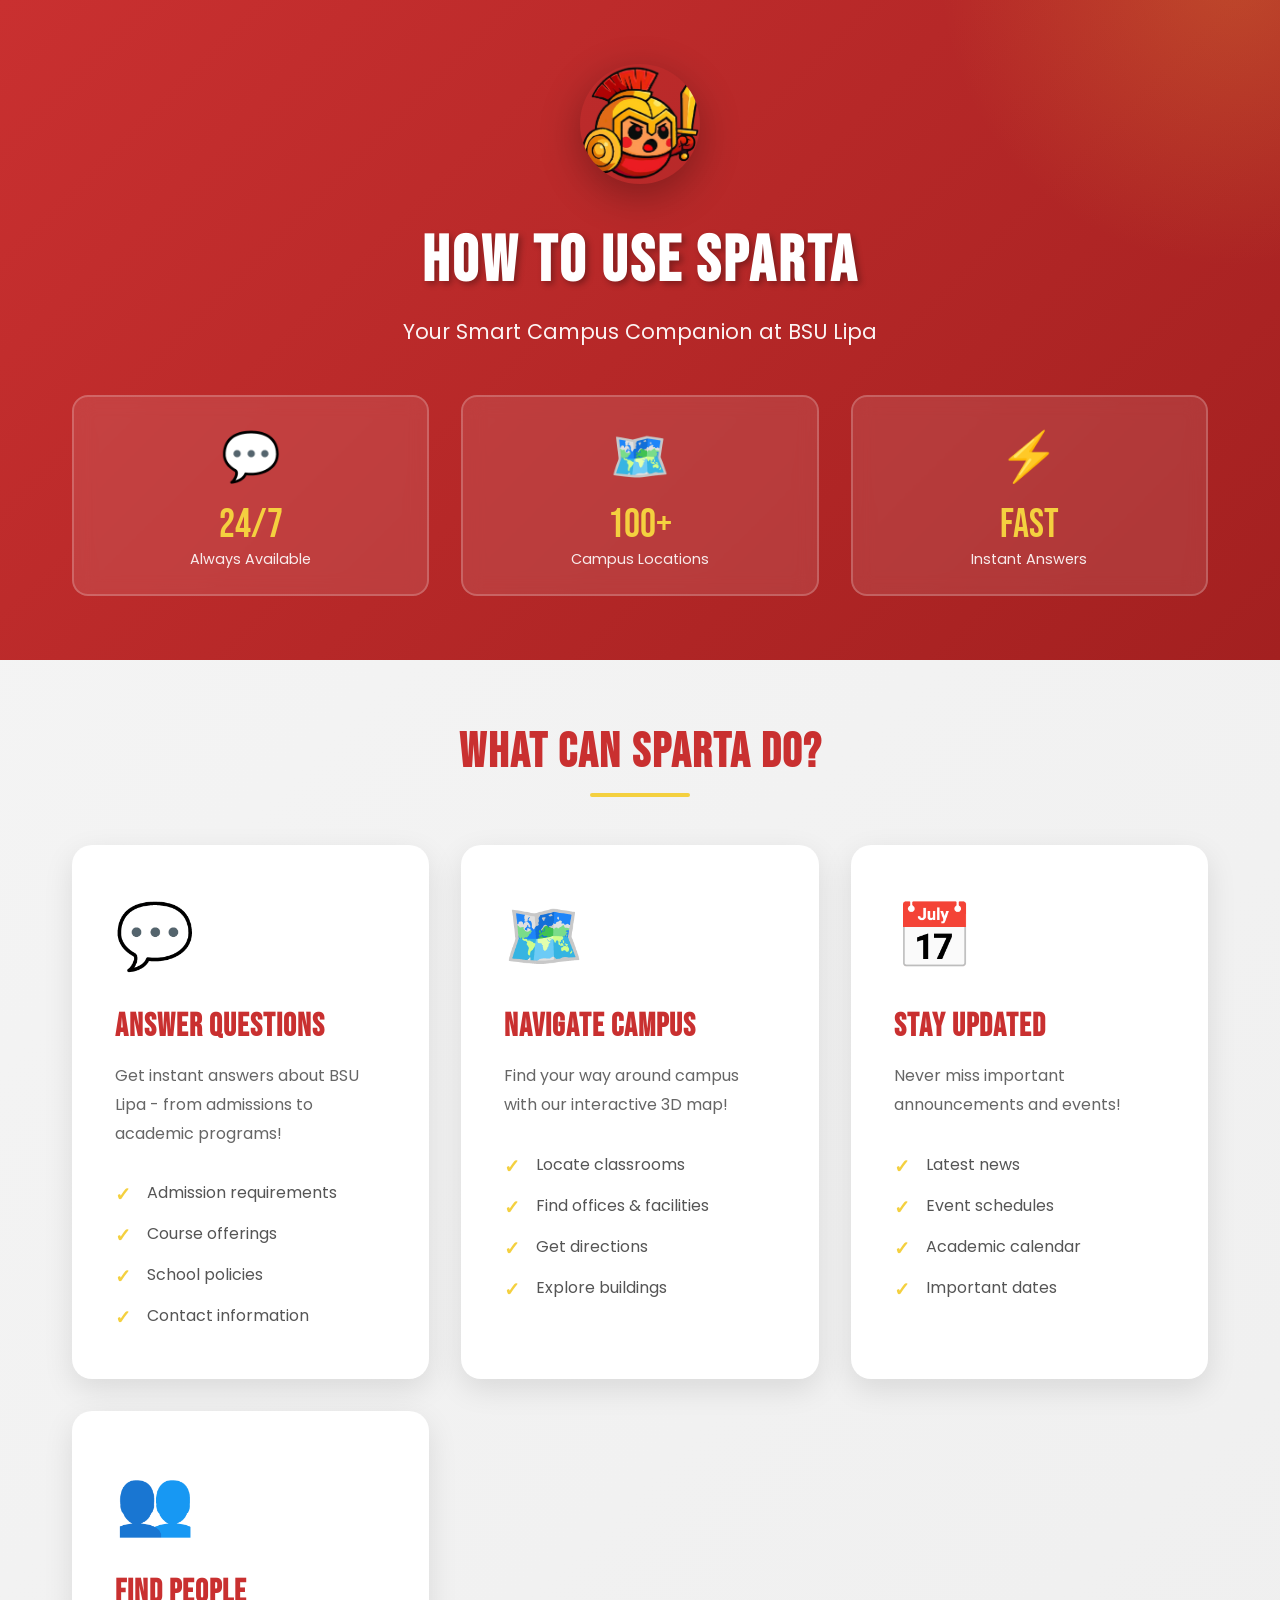
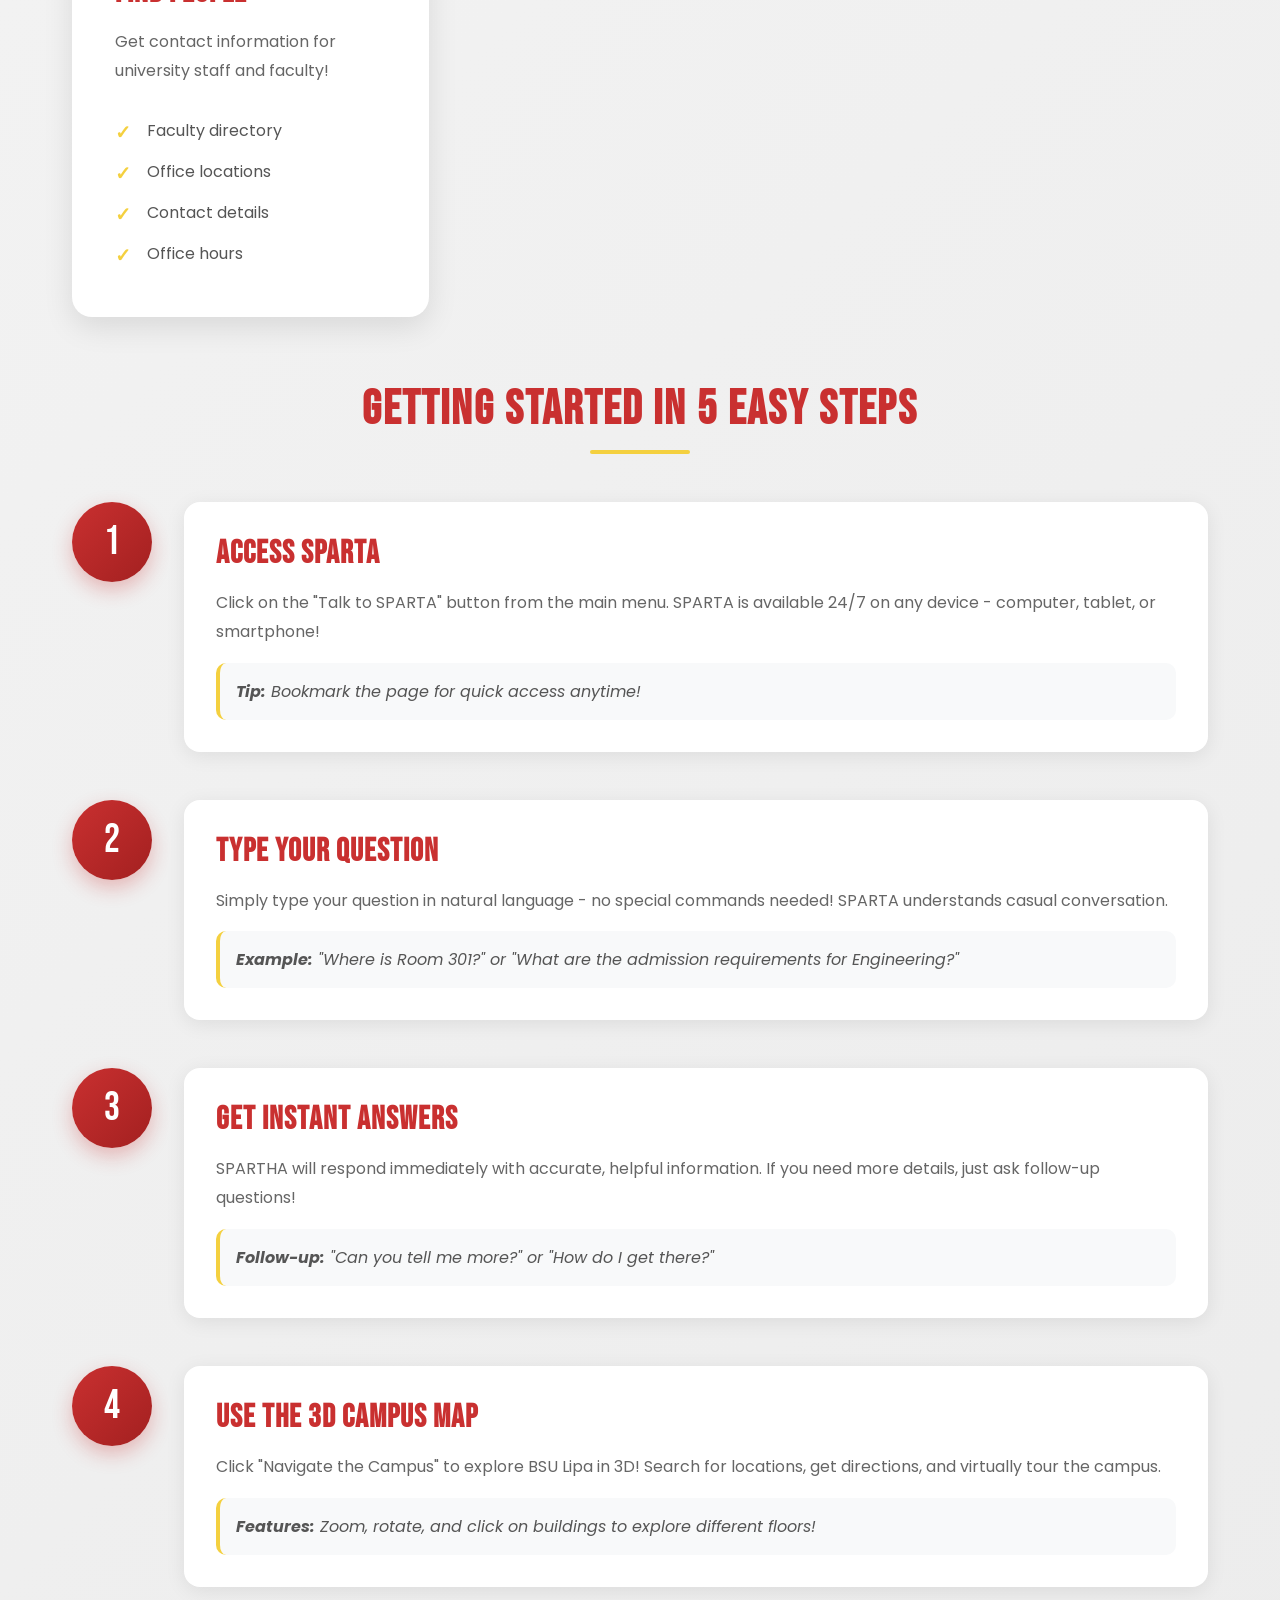
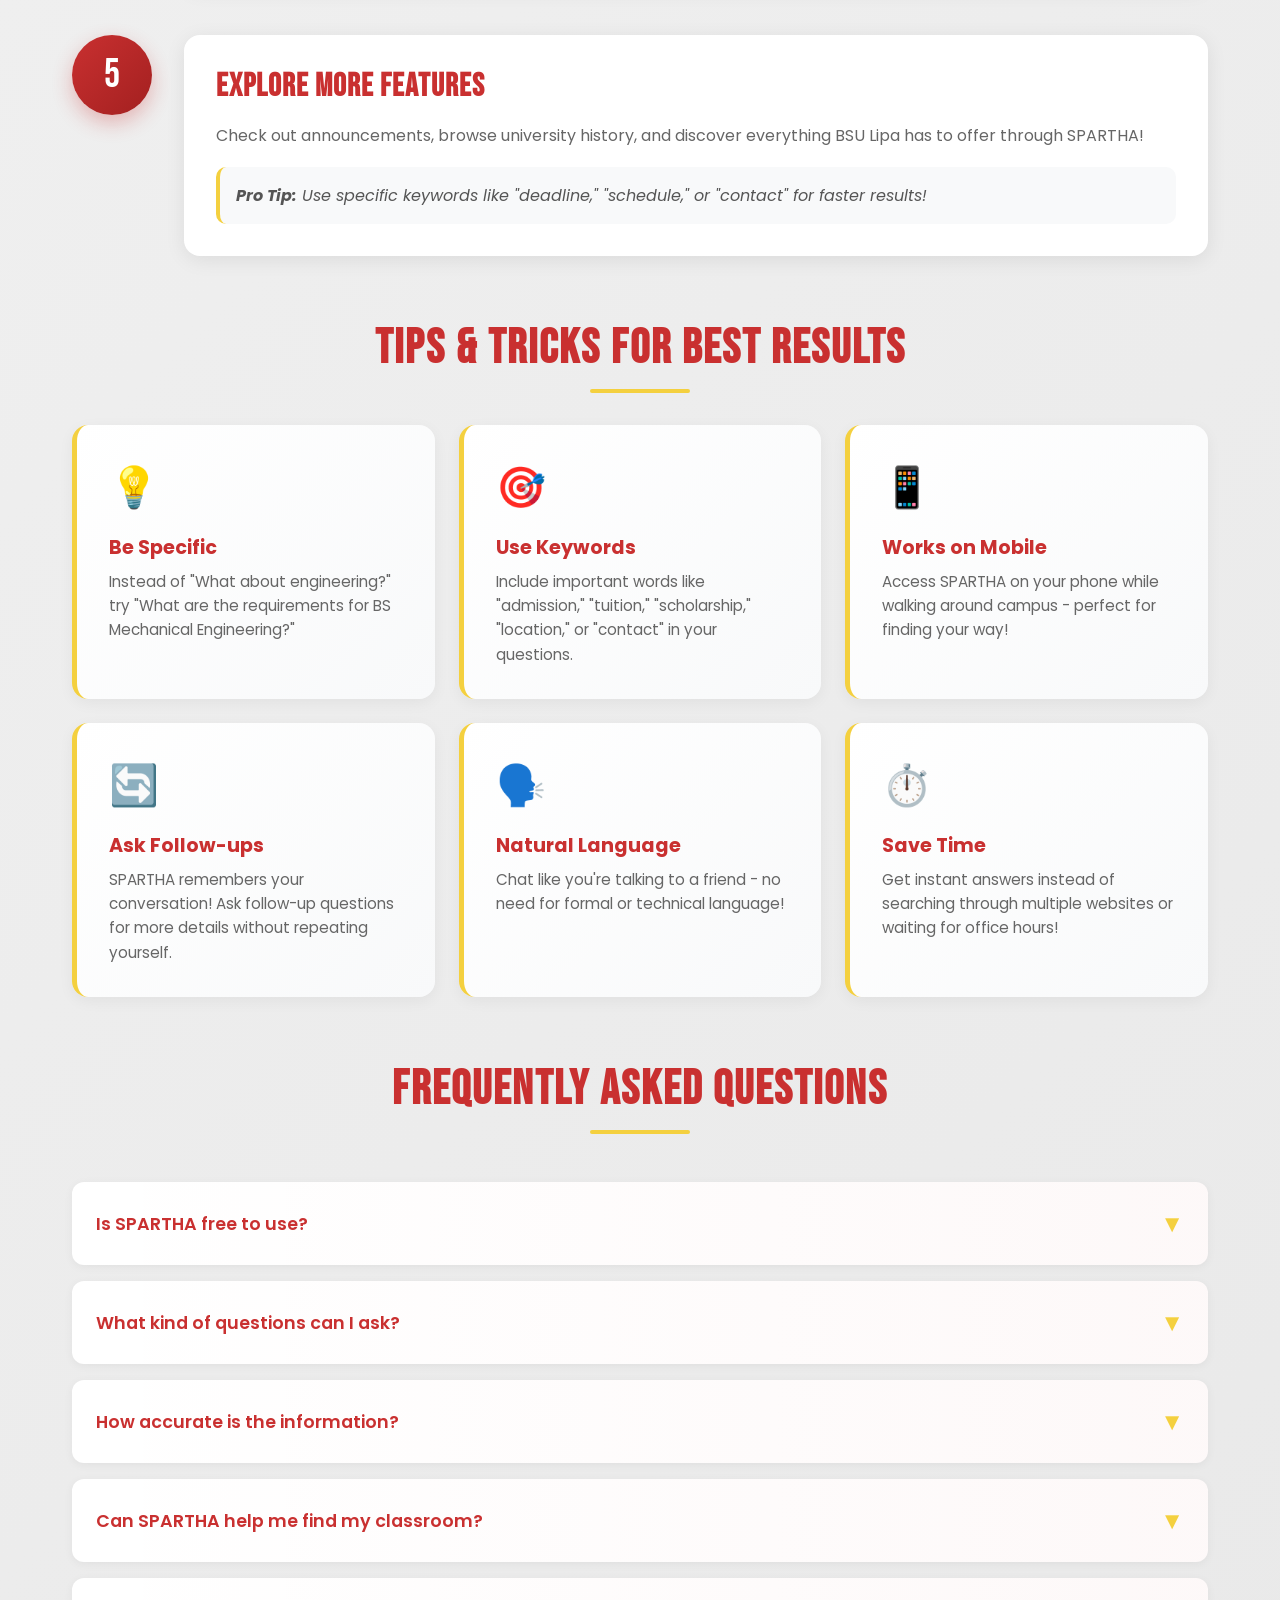
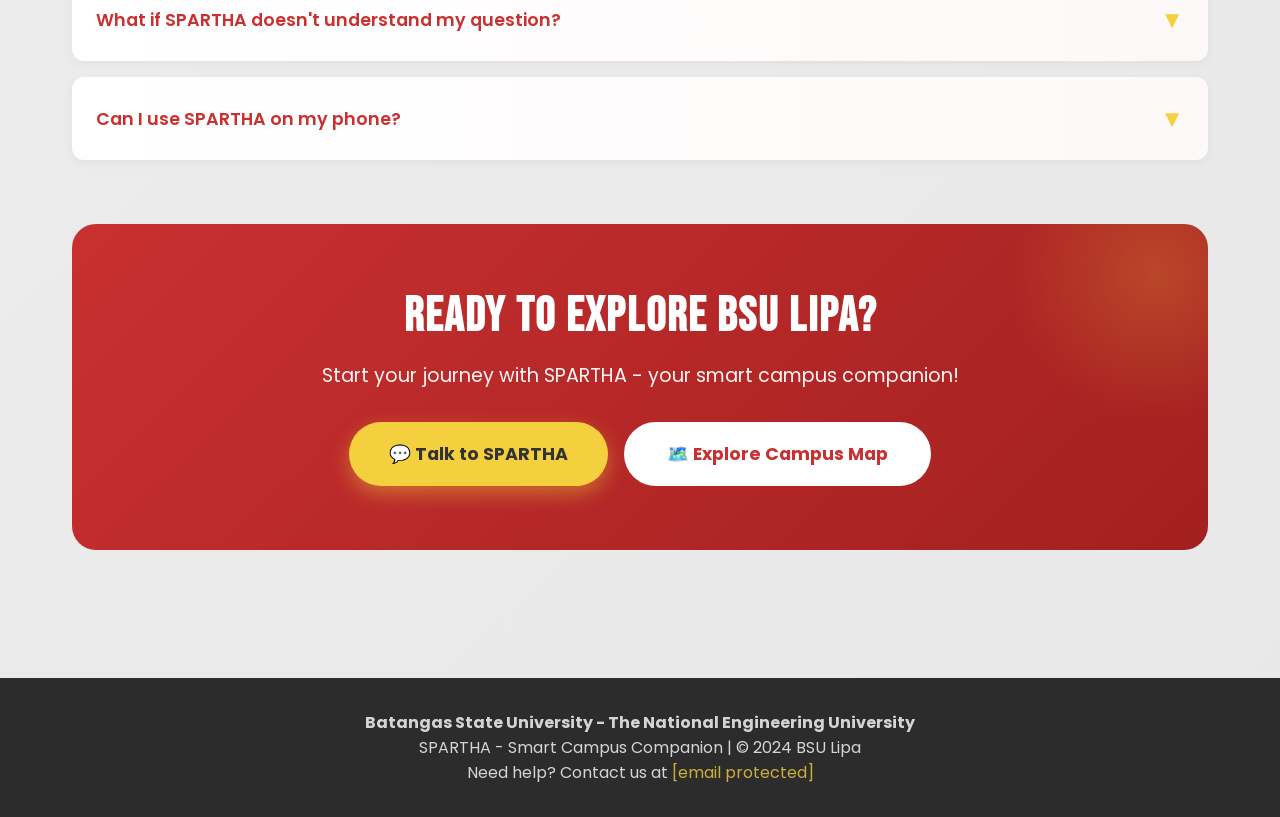
==== frontend/how_to_use.html @ 50ba56aa "Initial SPARTHA commit" ====
<!DOCTYPE html>
<html lang="en">
<head>
    <meta charset="UTF-8">
    <meta name="viewport" content="width=device-width, initial-scale=1.0">
    <title>How to Use SPARTA - Your Smart Campus Companion</title>
    <link href="https://fonts.googleapis.com/css2?family=Bebas+Neue&family=Poppins:wght@400;500;600;700;800&display=swap" rel="stylesheet">
    <style>
        :root {
            --spartha-red: #C93030;
            --spartha-dark-red: #A32020;
            --spartha-gold: #F4D03F;
            --spartha-dark-gold: #D4B030;
        }

        * {
            margin: 0;
            padding: 0;
            box-sizing: border-box;
        }

        body {
            font-family: 'Poppins', sans-serif;
            background: linear-gradient(135deg, #f5f5f5 0%, #e8e8e8 100%);
            color: #333;
            overflow-x: hidden;
        }

        /* Hero Section */
        .hero {
            background: linear-gradient(135deg, var(--spartha-red) 0%, var(--spartha-dark-red) 100%);
            color: white;
            padding: 4rem 2rem;
            text-align: center;
            position: relative;
            overflow: hidden;
        }

        .hero::before {
            content: '';
            position: absolute;
            top: -50%;
            right: -20%;
            width: 600px;
            height: 600px;
            background: radial-gradient(circle, rgba(244, 208, 63, 0.2) 0%, transparent 70%);
            border-radius: 50%;
            animation: float 6s ease-in-out infinite;
        }

        @keyframes float {
            0%, 100% { transform: translate(0, 0); }
            50% { transform: translate(-30px, -30px); }
        }

        .hero-content {
            position: relative;
            z-index: 1;
            max-width: 800px;
            margin: 0 auto;
        }

        .logo-hero {
            width: 120px;
            height: 120px;
            margin: 0 auto 2rem;
            border-radius: 50%;
            box-shadow: 0 12px 40px rgba(0, 0, 0, 0.3);
            animation: pulse 2s ease-in-out infinite;
        }

        .hero h1 {
            font-family: 'Bebas Neue', sans-serif;
            font-size: 4rem;
            letter-spacing: 3px;
            margin-bottom: 1rem;
            text-shadow: 3px 3px 6px rgba(0, 0, 0, 0.3);
            animation: slideDown 0.8s ease-out;
        }

        .hero p {
            font-size: 1.3rem;
            opacity: 0.95;
            margin-bottom: 2rem;
            animation: slideUp 0.8s ease-out;
        }

        @keyframes slideDown {
            from { opacity: 0; transform: translateY(-30px); }
            to { opacity: 1; transform: translateY(0); }
        }

        @keyframes slideUp {
            from { opacity: 0; transform: translateY(30px); }
            to { opacity: 1; transform: translateY(0); }
        }

        .quick-stats {
            display: grid;
            grid-template-columns: repeat(auto-fit, minmax(200px, 1fr));
            gap: 2rem;
            max-width: 1200px;
            margin: 3rem auto 0;
            padding: 0 2rem;
        }

        .stat-card {
            background: rgba(255, 255, 255, 0.1);
            backdrop-filter: blur(10px);
            padding: 1.5rem;
            border-radius: 16px;
            border: 2px solid rgba(255, 255, 255, 0.2);
            text-align: center;
            transition: all 0.3s ease;
        }

        .stat-card:hover {
            transform: translateY(-5px);
            background: rgba(255, 255, 255, 0.15);
        }

        .stat-icon {
            font-size: 3rem;
            margin-bottom: 0.5rem;
        }

        .stat-number {
            font-family: 'Bebas Neue', sans-serif;
            font-size: 2.5rem;
            color: var(--spartha-gold);
        }

        .stat-label {
            font-size: 0.9rem;
            opacity: 0.9;
        }

        /* Main Content */
        .container {
            max-width: 1200px;
            margin: 0 auto;
            padding: 4rem 2rem;
        }

        .section {
            margin-bottom: 4rem;
        }

        .section-title {
            font-family: 'Bebas Neue', sans-serif;
            font-size: 3rem;
            color: var(--spartha-red);
            margin-bottom: 2rem;
            text-align: center;
            letter-spacing: 2px;
            position: relative;
            padding-bottom: 1rem;
        }

        .section-title::after {
            content: '';
            position: absolute;
            bottom: 0;
            left: 50%;
            transform: translateX(-50%);
            width: 100px;
            height: 4px;
            background: var(--spartha-gold);
            border-radius: 2px;
        }

        /* Feature Cards */
        .features-grid {
            display: grid;
            grid-template-columns: repeat(auto-fit, minmax(300px, 1fr));
            gap: 2rem;
            margin-top: 3rem;
        }

        .feature-card {
            background: white;
            border-radius: 20px;
            padding: 2.5rem;
            box-shadow: 0 10px 30px rgba(0, 0, 0, 0.1);
            transition: all 0.4s cubic-bezier(0.4, 0, 0.2, 1);
            border: 3px solid transparent;
            position: relative;
            overflow: hidden;
        }

        .feature-card::before {
            content: '';
            position: absolute;
            top: 0;
            left: 0;
            width: 100%;
            height: 6px;
            background: linear-gradient(90deg, var(--spartha-red), var(--spartha-gold));
            transform: scaleX(0);
            transform-origin: left;
            transition: transform 0.4s ease;
        }

        .feature-card:hover::before {
            transform: scaleX(1);
        }

        .feature-card:hover {
            transform: translateY(-10px) scale(1.02);
            box-shadow: 0 20px 50px rgba(201, 48, 48, 0.2);
            border-color: var(--spartha-red);
        }

        .feature-icon {
            font-size: 4rem;
            margin-bottom: 1.5rem;
            display: inline-block;
            animation: bounce 2s ease-in-out infinite;
        }

        @keyframes bounce {
            0%, 100% { transform: translateY(0); }
            50% { transform: translateY(-10px); }
        }

        .feature-card h3 {
            font-family: 'Bebas Neue', sans-serif;
            font-size: 2rem;
            color: var(--spartha-red);
            margin-bottom: 1rem;
            letter-spacing: 1px;
        }

        .feature-card p {
            color: #666;
            line-height: 1.8;
            margin-bottom: 1.5rem;
        }

        .feature-card ul {
            list-style: none;
            margin-top: 1rem;
        }

        .feature-card li {
            padding: 0.5rem 0;
            padding-left: 2rem;
            position: relative;
            color: #555;
        }

        .feature-card li::before {
            content: '✓';
            position: absolute;
            left: 0;
            color: var(--spartha-gold);
            font-weight: bold;
            font-size: 1.2rem;
        }

        /* Step-by-Step Guide */
        .steps-container {
            margin-top: 3rem;
        }

        .step {
            display: flex;
            gap: 2rem;
            margin-bottom: 3rem;
            opacity: 0;
            animation: fadeInLeft 0.8s ease-out forwards;
        }

        .step:nth-child(1) { animation-delay: 0.1s; }
        .step:nth-child(2) { animation-delay: 0.2s; }
        .step:nth-child(3) { animation-delay: 0.3s; }
        .step:nth-child(4) { animation-delay: 0.4s; }
        .step:nth-child(5) { animation-delay: 0.5s; }

        @keyframes fadeInLeft {
            from { opacity: 0; transform: translateX(-50px); }
            to { opacity: 1; transform: translateX(0); }
        }

        .step-number {
            flex-shrink: 0;
            width: 80px;
            height: 80px;
            background: linear-gradient(135deg, var(--spartha-red), var(--spartha-dark-red));
            color: white;
            border-radius: 50%;
            display: flex;
            align-items: center;
            justify-content: center;
            font-family: 'Bebas Neue', sans-serif;
            font-size: 2.5rem;
            box-shadow: 0 8px 20px rgba(201, 48, 48, 0.3);
            position: relative;
        }

        .step-number::after {
            content: '';
            position: absolute;
            width: 120%;
            height: 120%;
            border: 3px solid var(--spartha-gold);
            border-radius: 50%;
            opacity: 0;
            animation: ripple 2s ease-out infinite;
        }

        @keyframes ripple {
            0% { transform: scale(0.8); opacity: 1; }
            100% { transform: scale(1.2); opacity: 0; }
        }

        .step-content {
            flex: 1;
            background: white;
            padding: 2rem;
            border-radius: 16px;
            box-shadow: 0 4px 20px rgba(0, 0, 0, 0.08);
        }

        .step-content h3 {
            font-family: 'Bebas Neue', sans-serif;
            font-size: 2rem;
            color: var(--spartha-red);
            margin-bottom: 1rem;
            letter-spacing: 1px;
        }

        .step-content p {
            color: #666;
            line-height: 1.8;
            margin-bottom: 1rem;
        }

        .step-example {
            background: #f8f9fa;
            padding: 1rem;
            border-radius: 10px;
            border-left: 4px solid var(--spartha-gold);
            margin-top: 1rem;
            font-style: italic;
            color: #555;
        }

        /* Tips Section */
        .tips-grid {
            display: grid;
            grid-template-columns: repeat(auto-fit, minmax(280px, 1fr));
            gap: 1.5rem;
            margin-top: 2rem;
        }

        .tip-card {
            background: linear-gradient(135deg, #fff 0%, #f8f9fa 100%);
            padding: 2rem;
            border-radius: 16px;
            border-left: 5px solid var(--spartha-gold);
            box-shadow: 0 4px 15px rgba(0, 0, 0, 0.05);
            transition: all 0.3s ease;
        }

        .tip-card:hover {
            transform: translateX(10px);
            box-shadow: 0 8px 25px rgba(201, 48, 48, 0.15);
        }

        .tip-icon {
            font-size: 2.5rem;
            margin-bottom: 1rem;
        }

        .tip-card h4 {
            color: var(--spartha-red);
            font-weight: 700;
            margin-bottom: 0.5rem;
            font-size: 1.2rem;
        }

        .tip-card p {
            color: #666;
            line-height: 1.6;
            font-size: 0.95rem;
        }

        /* CTA Section */
        .cta-section {
            background: linear-gradient(135deg, var(--spartha-red) 0%, var(--spartha-dark-red) 100%);
            color: white;
            padding: 4rem 2rem;
            border-radius: 24px;
            text-align: center;
            margin-top: 4rem;
            position: relative;
            overflow: hidden;
        }

        .cta-section::before {
            content: '';
            position: absolute;
            top: -100px;
            right: -100px;
            width: 300px;
            height: 300px;
            background: radial-gradient(circle, rgba(244, 208, 63, 0.2) 0%, transparent 70%);
            border-radius: 50%;
        }

        .cta-section h2 {
            font-family: 'Bebas Neue', sans-serif;
            font-size: 3rem;
            margin-bottom: 1rem;
            letter-spacing: 2px;
            position: relative;
            z-index: 1;
        }

        .cta-section p {
            font-size: 1.2rem;
            margin-bottom: 2rem;
            opacity: 0.95;
            position: relative;
            z-index: 1;
        }

        .cta-buttons {
            display: flex;
            gap: 1rem;
            justify-content: center;
            flex-wrap: wrap;
            position: relative;
            z-index: 1;
        }

        .btn {
            padding: 1rem 2.5rem;
            border-radius: 50px;
            font-weight: 700;
            font-size: 1.1rem;
            text-decoration: none;
            transition: all 0.3s ease;
            display: inline-flex;
            align-items: center;
            gap: 0.5rem;
            cursor: pointer;
            border: none;
            font-family: 'Poppins', sans-serif;
        }

        .btn-primary {
            background: var(--spartha-gold);
            color: #333;
            box-shadow: 0 8px 20px rgba(244, 208, 63, 0.4);
        }

        .btn-primary:hover {
            transform: translateY(-3px);
            box-shadow: 0 12px 30px rgba(244, 208, 63, 0.6);
            background: var(--spartha-dark-gold);
        }

        .btn-secondary {
            background: white;
            color: var(--spartha-red);
            border: 3px solid white;
        }

        .btn-secondary:hover {
            background: transparent;
            color: white;
            transform: translateY(-3px);
        }

        /* FAQ Section */
        .faq-container {
            margin-top: 3rem;
        }

        .faq-item {
            background: white;
            border-radius: 12px;
            margin-bottom: 1rem;
            overflow: hidden;
            box-shadow: 0 2px 10px rgba(0, 0, 0, 0.05);
            transition: all 0.3s ease;
        }

        .faq-item:hover {
            box-shadow: 0 4px 20px rgba(201, 48, 48, 0.1);
        }

        .faq-question {
            padding: 1.5rem;
            cursor: pointer;
            display: flex;
            justify-content: space-between;
            align-items: center;
            background: linear-gradient(90deg, transparent, rgba(201, 48, 48, 0.03));
            transition: background 0.3s ease;
        }

        .faq-question:hover {
            background: rgba(201, 48, 48, 0.05);
        }

        .faq-question h4 {
            color: var(--spartha-red);
            font-weight: 600;
            font-size: 1.1rem;
        }

        .faq-icon {
            font-size: 1.5rem;
            color: var(--spartha-gold);
            transition: transform 0.3s ease;
        }

        .faq-item.active .faq-icon {
            transform: rotate(180deg);
        }

        .faq-answer {
            max-height: 0;
            overflow: hidden;
            transition: max-height 0.3s ease, padding 0.3s ease;
            padding: 0 1.5rem;
        }

        .faq-item.active .faq-answer {
            max-height: 500px;
            padding: 0 1.5rem 1.5rem;
        }

        .faq-answer p {
            color: #666;
            line-height: 1.8;
        }

        /* Footer */
        .footer {
            background: #2c2c2c;
            color: white;
            padding: 2rem;
            text-align: center;
            margin-top: 4rem;
        }

        .footer p {
            opacity: 0.8;
        }

        .footer a {
            color: var(--spartha-gold);
            text-decoration: none;
        }

        /* Responsive */
        @media (max-width: 768px) {
            .hero h1 {
                font-size: 2.5rem;
            }

            .hero p {
                font-size: 1.1rem;
            }

            .section-title {
                font-size: 2rem;
            }

            .step {
                flex-direction: column;
                align-items: center;
                text-align: center;
            }

            .step-number {
                margin-bottom: 1rem;
            }

            .cta-section h2 {
                font-size: 2rem;
            }

            .cta-buttons {
                flex-direction: column;
            }

            .btn {
                width: 100%;
                justify-content: center;
            }
        }
    </style>
</head>
<body>
    <!-- Hero Section -->
    <div class="hero">
        <div class="hero-content">
            <img src="/images/logo.png" alt="SPARTHA Logo" class="logo-hero">
            <h1>HOW TO USE SPARTA</h1>
            <p>Your Smart Campus Companion at BSU Lipa</p>
        </div>

        <div class="quick-stats">
            <div class="stat-card">
                <div class="stat-icon">💬</div>
                <div class="stat-number">24/7</div>
                <div class="stat-label">Always Available</div>
            </div>
            <div class="stat-card">
                <div class="stat-icon">🗺️</div>
                <div class="stat-number">100+</div>
                <div class="stat-label">Campus Locations</div>
            </div>
            <div class="stat-card">
                <div class="stat-icon">⚡</div>
                <div class="stat-number">Fast</div>
                <div class="stat-label">Instant Answers</div>
            </div>
        </div>
    </div>

    <!-- Main Content -->
    <div class="container">
        <!-- What Can SPARTHA Do? -->
        <section class="section">
            <h2 class="section-title">What Can SPARTA Do?</h2>
            
            <div class="features-grid">
                <div class="feature-card">
                    <div class="feature-icon">💬</div>
                    <h3>Answer Questions</h3>
                    <p>Get instant answers about BSU Lipa - from admissions to academic programs!</p>
                    <ul>
                        <li>Admission requirements</li>
                        <li>Course offerings</li>
                        <li>School policies</li>
                        <li>Contact information</li>
                    </ul>
                </div>

                <div class="feature-card">
                    <div class="feature-icon">🗺️</div>
                    <h3>Navigate Campus</h3>
                    <p>Find your way around campus with our interactive 3D map!</p>
                    <ul>
                        <li>Locate classrooms</li>
                        <li>Find offices & facilities</li>
                        <li>Get directions</li>
                        <li>Explore buildings</li>
                    </ul>
                </div>

                <div class="feature-card">
                    <div class="feature-icon">📅</div>
                    <h3>Stay Updated</h3>
                    <p>Never miss important announcements and events!</p>
                    <ul>
                        <li>Latest news</li>
                        <li>Event schedules</li>
                        <li>Academic calendar</li>
                        <li>Important dates</li>
                    </ul>
                </div>

                <div class="feature-card">
                    <div class="feature-icon">👥</div>
                    <h3>Find People</h3>
                    <p>Get contact information for university staff and faculty!</p>
                    <ul>
                        <li>Faculty directory</li>
                        <li>Office locations</li>
                        <li>Contact details</li>
                        <li>Office hours</li>
                    </ul>
                </div>
            </div>
        </section>

        <!-- Step-by-Step Guide -->
        <section class="section">
            <h2 class="section-title">Getting Started in 5 Easy Steps</h2>
            
            <div class="steps-container">
                <div class="step">
                    <div class="step-number">1</div>
                    <div class="step-content">
                        <h3>Access SPARTA</h3>
                        <p>Click on the "Talk to SPARTA" button from the main menu. SPARTA is available 24/7 on any device - computer, tablet, or smartphone!</p>
                        <div class="step-example">
                            <strong>Tip:</strong> Bookmark the page for quick access anytime!
                        </div>
                    </div>
                </div>

                <div class="step">
                    <div class="step-number">2</div>
                    <div class="step-content">
                        <h3>Type Your Question</h3>
                        <p>Simply type your question in natural language - no special commands needed! SPARTA understands casual conversation.</p>
                        <div class="step-example">
                            <strong>Example:</strong> "Where is Room 301?" or "What are the admission requirements for Engineering?"
                        </div>
                    </div>
                </div>

                <div class="step">
                    <div class="step-number">3</div>
                    <div class="step-content">
                        <h3>Get Instant Answers</h3>
                        <p>SPARTHA will respond immediately with accurate, helpful information. If you need more details, just ask follow-up questions!</p>
                        <div class="step-example">
                            <strong>Follow-up:</strong> "Can you tell me more?" or "How do I get there?"
                        </div>
                    </div>
                </div>

                <div class="step">
                    <div class="step-number">4</div>
                    <div class="step-content">
                        <h3>Use the 3D Campus Map</h3>
                        <p>Click "Navigate the Campus" to explore BSU Lipa in 3D! Search for locations, get directions, and virtually tour the campus.</p>
                        <div class="step-example">
                            <strong>Features:</strong> Zoom, rotate, and click on buildings to explore different floors!
                        </div>
                    </div>
                </div>

                <div class="step">
                    <div class="step-number">5</div>
                    <div class="step-content">
                        <h3>Explore More Features</h3>
                        <p>Check out announcements, browse university history, and discover everything BSU Lipa has to offer through SPARTHA!</p>
                        <div class="step-example">
                            <strong>Pro Tip:</strong> Use specific keywords like "deadline," "schedule," or "contact" for faster results!
                        </div>
                    </div>
                </div>
            </div>
        </section>

        <!-- Tips & Tricks -->
        <section class="section">
            <h2 class="section-title">Tips & Tricks for Best Results</h2>
            
            <div class="tips-grid">
                <div class="tip-card">
                    <div class="tip-icon">💡</div>
                    <h4>Be Specific</h4>
                    <p>Instead of "What about engineering?" try "What are the requirements for BS Mechanical Engineering?"</p>
                </div>

                <div class="tip-card">
                    <div class="tip-icon">🎯</div>
                    <h4>Use Keywords</h4>
                    <p>Include important words like "admission," "tuition," "scholarship," "location," or "contact" in your questions.</p>
                </div>

                <div class="tip-card">
                    <div class="tip-icon">📱</div>
                    <h4>Works on Mobile</h4>
                    <p>Access SPARTHA on your phone while walking around campus - perfect for finding your way!</p>
                </div>

                <div class="tip-card">
                    <div class="tip-icon">🔄</div>
                    <h4>Ask Follow-ups</h4>
                    <p>SPARTHA remembers your conversation! Ask follow-up questions for more details without repeating yourself.</p>
                </div>

                <div class="tip-card">
                    <div class="tip-icon">🗣️</div>
                    <h4>Natural Language</h4>
                    <p>Chat like you're talking to a friend - no need for formal or technical language!</p>
                </div>

                <div class="tip-card">
                    <div class="tip-icon">⏱️</div>
                    <h4>Save Time</h4>
                    <p>Get instant answers instead of searching through multiple websites or waiting for office hours!</p>
                </div>
            </div>
        </section>

        <!-- FAQ Section -->
        <section class="section">
            <h2 class="section-title">Frequently Asked Questions</h2>
            
            <div class="faq-container">
                <div class="faq-item" onclick="toggleFAQ(this)">
                    <div class="faq-question">
                        <h4>Is SPARTHA free to use?</h4>
                        <span class="faq-icon">▼</span>
                    </div>
                    <div class="faq-answer">
                        <p>Yes! SPARTHA is completely free for all BSU Lipa students, faculty, staff, and visitors. No registration or login required!</p>
                    </div>
                </div>

                <div class="faq-item" onclick="toggleFAQ(this)">
                    <div class="faq-question">
                        <h4>What kind of questions can I ask?</h4>
                        <span class="faq-icon">▼</span>
                    </div>
                    <div class="faq-answer">
                        <p>You can ask about admissions, academic programs, campus locations, faculty contacts, events, schedules, university history, facilities, and much more! If it's related to BSU Lipa, SPARTHA can help!</p>
                    </div>
                </div>

                <div class="faq-item" onclick="toggleFAQ(this)">
                    <div class="faq-question">
                        <h4>How accurate is the information?</h4>
                        <span class="faq-icon">▼</span>
                    </div>
                    <div class="faq-answer">
                        <p>SPARTHA's information is regularly updated by university administrators to ensure accuracy. However, for official transactions, always verify with the relevant office.</p>
                    </div>
                </div>

                <div class="faq-item" onclick="toggleFAQ(this)">
                    <div class="faq-question">
                        <h4>Can SPARTHA help me find my classroom?</h4>
                        <span class="faq-icon">▼</span>
                    </div>
                    <div class="faq-answer">
                        <p>Absolutely! Use the "Navigate the Campus" feature to search for any room, building, or facility. The 3D map will show you exactly where it is and how to get there!</p>
                    </div>
                </div>

                <div class="faq-item" onclick="toggleFAQ(this)">
                    <div class="faq-question">
                        <h4>What if SPARTHA doesn't understand my question?</h4>
                        <span class="faq-icon">▼</span>
                    </div>
                    <div class="faq-answer">
                        <p>Try rephrasing your question or being more specific. If SPARTHA still can't help, you can contact the university directly - SPARTHA can provide you with the right contact information!</p>
                    </div>
                </div>

                <div class="faq-item" onclick="toggleFAQ(this)">
                    <div class="faq-question">
                        <h4>Can I use SPARTHA on my phone?</h4>
                        <span class="faq-icon">▼</span>
                    </div>
                    <div class="faq-answer">
                        <p>Yes! SPARTHA works perfectly on smartphones, tablets, and computers. The interface automatically adapts to your screen size for the best experience.</p>
                    </div>
                </div>
            </div>
        </section>

        <!-- CTA Section -->
        <div class="cta-section">
            <h2>Ready to Explore BSU Lipa?</h2>
            <p>Start your journey with SPARTHA - your smart campus companion!</p>
            <div class="cta-buttons">
                <a href="chatbot.html" class="btn btn-primary">
                    💬 Talk to SPARTHA
                </a>
                <a href="campus-navigator.html" class="btn btn-secondary">
                    🗺️ Explore Campus Map
                </a>
            </div>
        </div>
    </div>

    <!-- Footer -->
    <div class="footer">
        <p><strong>Batangas State University - The National Engineering University</strong></p>
        <p>SPARTHA - Smart Campus Companion | © 2024 BSU Lipa</p>
        <p>Need help? Contact us at <a href="/cdn-cgi/l/email-protection#a3d0d3c2d1d7cbc2e3c1d0d68dc6c7d68dd3cb"><span class="__cf_email__" data-cfemail="89faf9e8fbfde1e8c9ebfafca7ecedfca7f9e1">[email&#160;protected]</span></a></p>
    </div>

    <script data-cfasync="false" src="/cdn-cgi/scripts/5c5dd728/cloudflare-static/email-decode.min.js"></script><script>
        function toggleFAQ(element) {
            // Close all other FAQs
            document.querySelectorAll('.faq-item').forEach(item => {
                if (item !== element && item.classList.contains('active')) {
                    item.classList.remove('active');
                }
            });
            
            // Toggle current FAQ
            element.classList.toggle('active');
        }

        // Scroll animations
        const observerOptions = {
            threshold: 0.1,
            rootMargin: '0px 0px -100px 0px'
        };

        const observer = new IntersectionObserver((entries) => {
            entries.forEach(entry => {
                if (entry.isIntersecting) {
                    entry.target.style.opacity = '1';
                    entry.target.style.transform = 'translateY(0)';
                }
            });
        }, observerOptions);

        document.querySelectorAll('.feature-card, .tip-card').forEach(card => {
            card.style.opacity = '0';
            card.style.transform = 'translateY(30px)';
            observer.observe(card);
        });
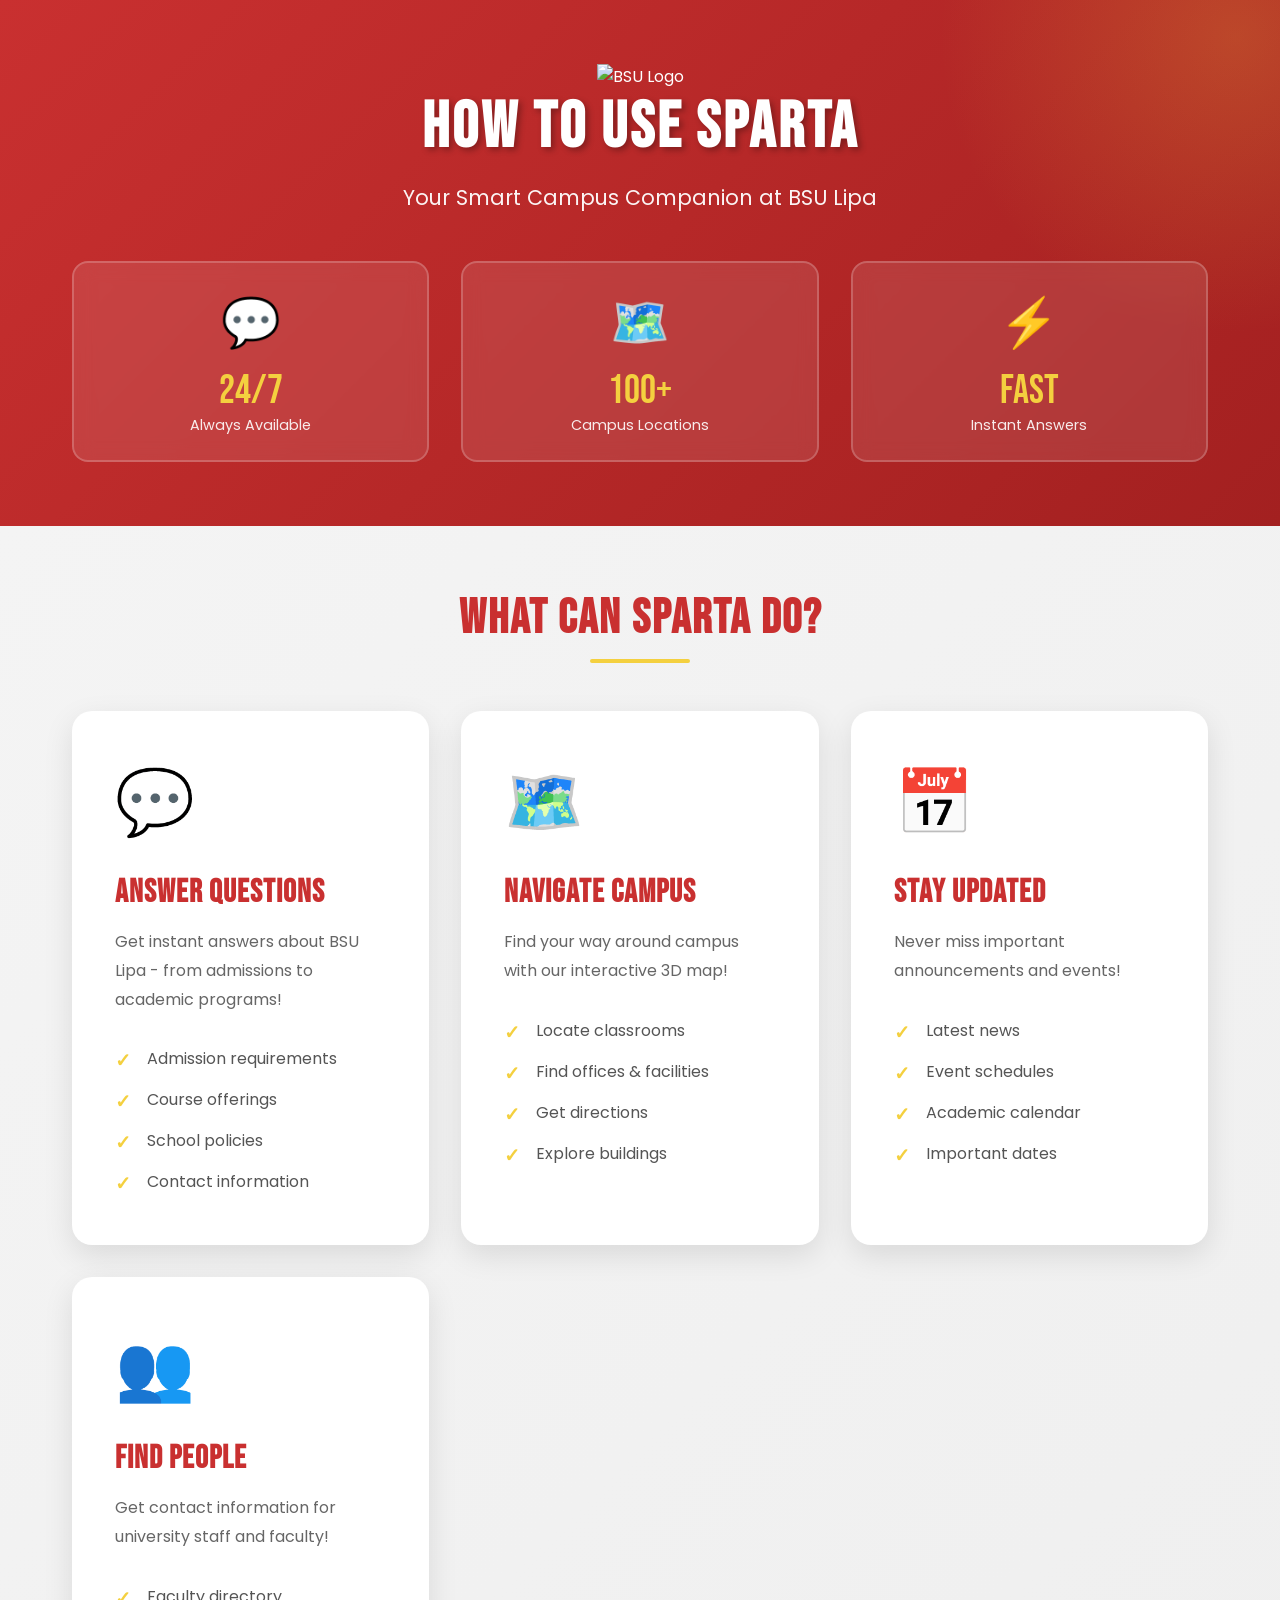
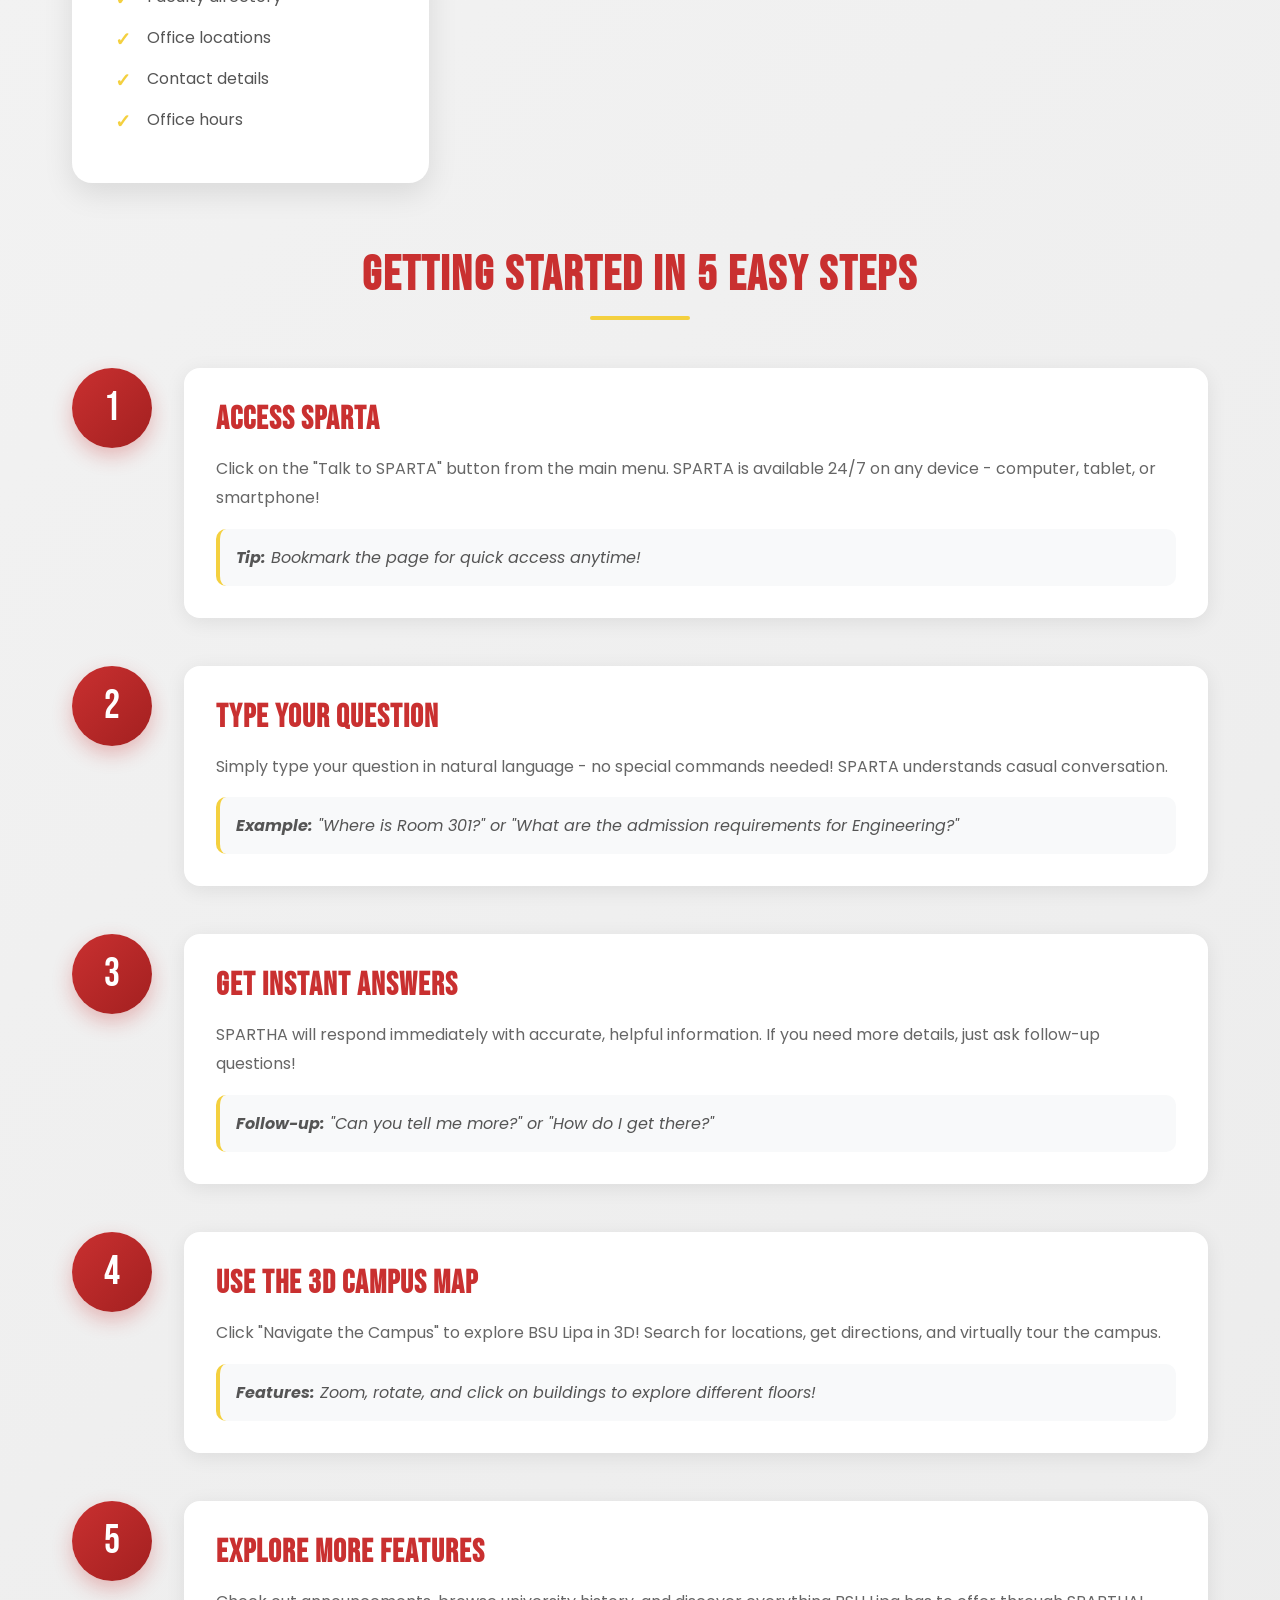
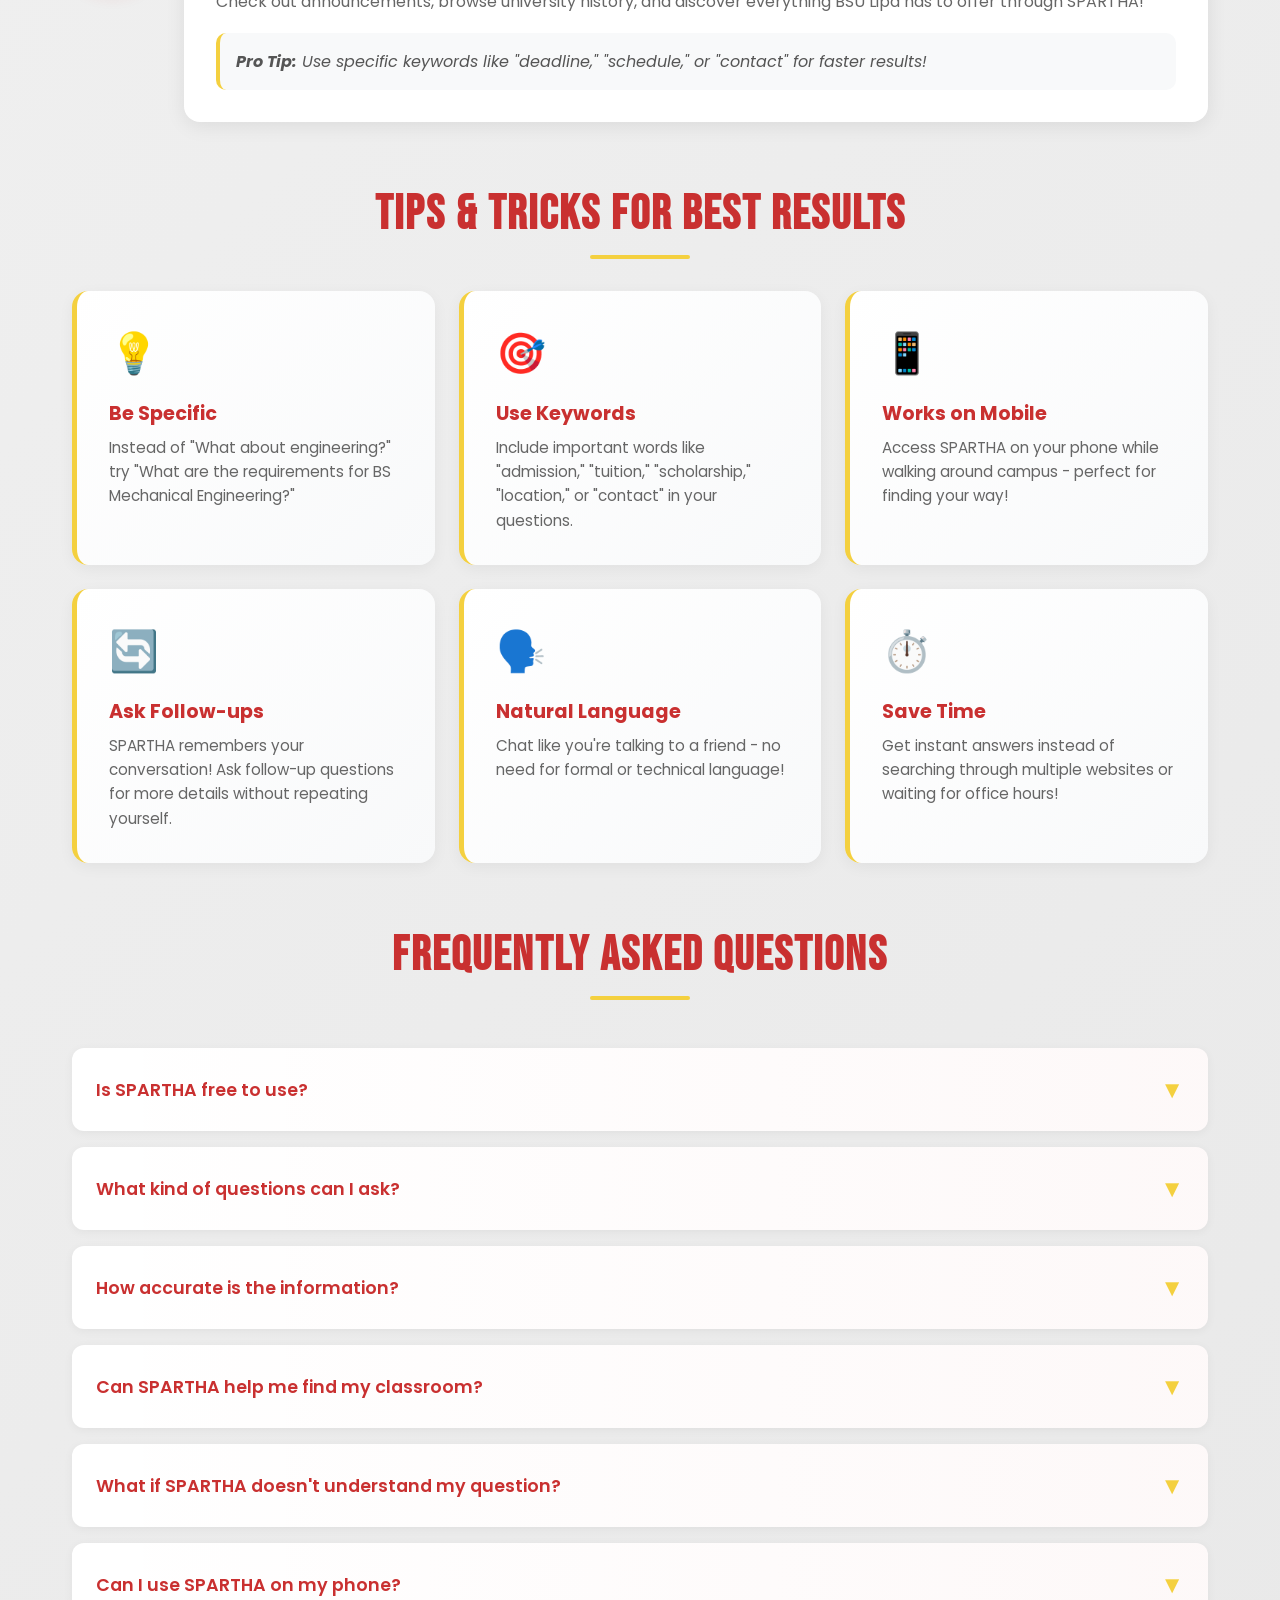
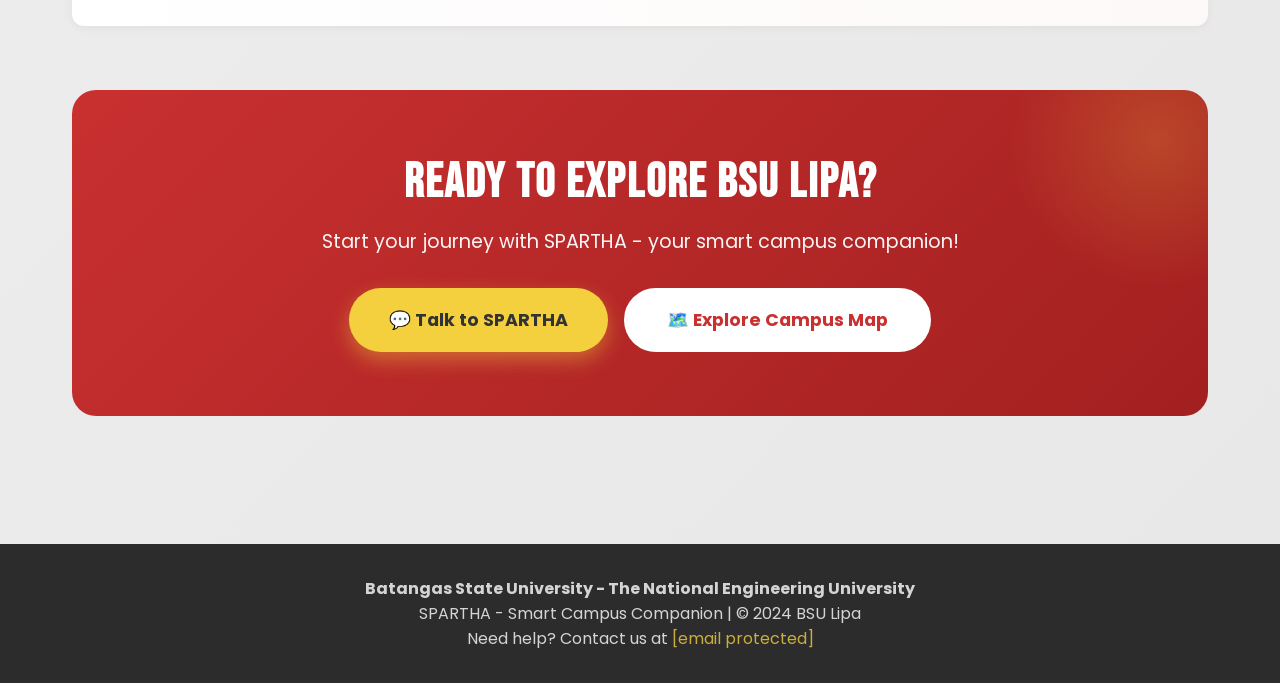
==== commit 286fe3ef: "fix: use Railway URL for background image" ====
--- a/frontend/how_to_use.html
+++ b/frontend/how_to_use.html
@@ -600,7 +600,7 @@
     <!-- Hero Section -->
     <div class="hero">
         <div class="hero-content">
-            <img src="/images/logo.png" alt="SPARTHA Logo" class="logo-hero">
+            <img src="https://sparta-production-0acb.up.railway.app/images/logo.png" alt="BSU Logo">
             <h1>HOW TO USE SPARTA</h1>
             <p>Your Smart Campus Companion at BSU Lipa</p>
         </div>
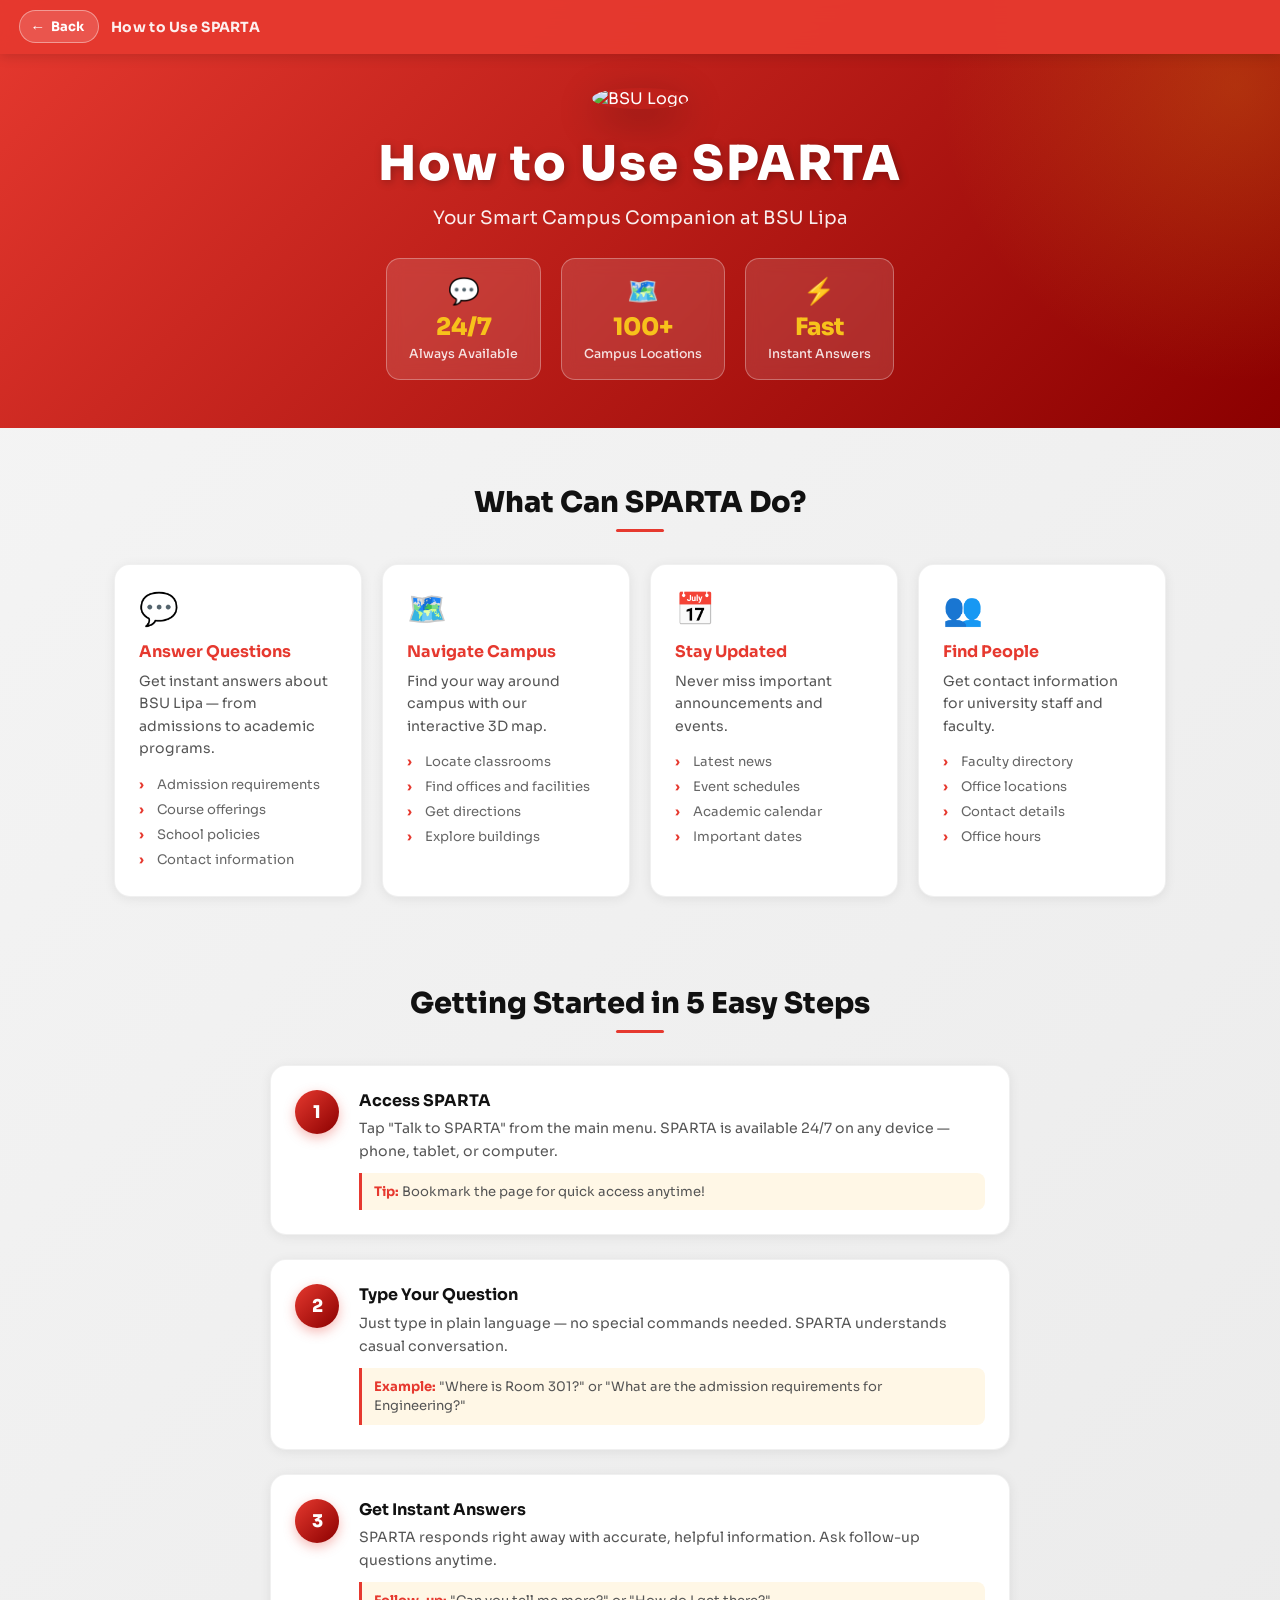
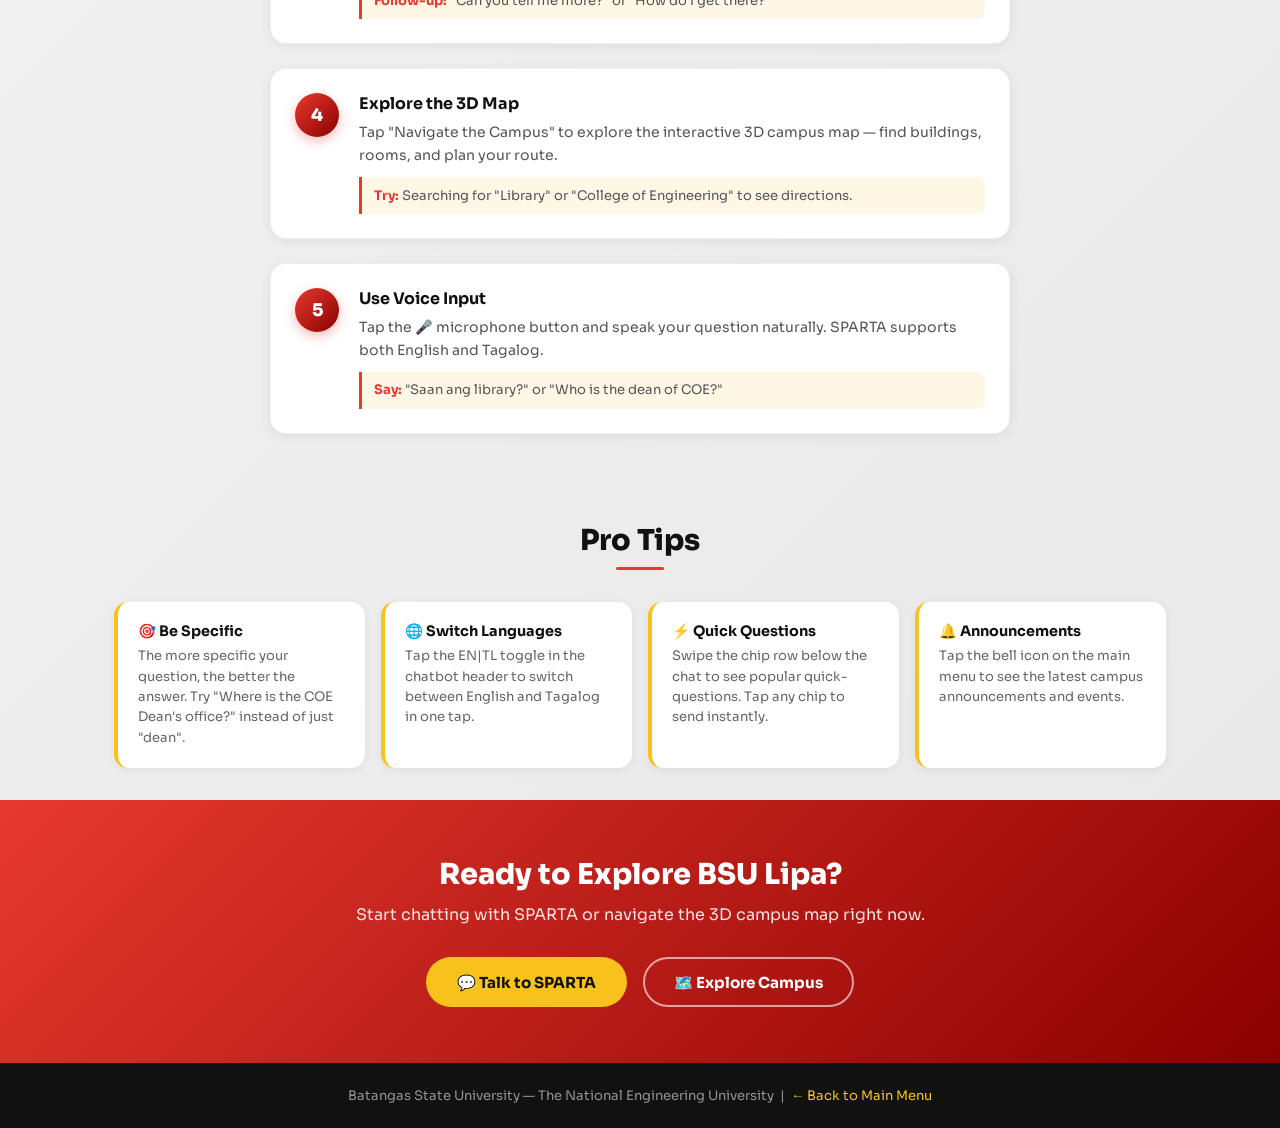
==== commit a1693084: "ui improvements" ====
--- a/frontend/how_to_use.html
+++ b/frontend/how_to_use.html
@@ -3,34 +3,79 @@
 <head>
     <meta charset="UTF-8">
     <meta name="viewport" content="width=device-width, initial-scale=1.0">
-    <title>How to Use SPARTA - Your Smart Campus Companion</title>
-    <link href="https://fonts.googleapis.com/css2?family=Bebas+Neue&family=Poppins:wght@400;500;600;700;800&display=swap" rel="stylesheet">
+    <title>How to Use SPARTA - BSU Lipa</title>
+    <link rel="icon" type="image/png" href="https://sparta-production-0acb.up.railway.app/images/logo.png">
+    <link rel="apple-touch-icon" href="https://sparta-production-0acb.up.railway.app/images/logo.png">
+    <link href="https://fonts.googleapis.com/css2?family=Sora:wght@400;500;600;700;800&display=swap" rel="stylesheet">
     <style>
         :root {
-            --spartha-red: #C93030;
-            --spartha-dark-red: #A32020;
-            --spartha-gold: #F4D03F;
-            --spartha-dark-gold: #D4B030;
-        }
-
-        * {
-            margin: 0;
-            padding: 0;
-            box-sizing: border-box;
-        }
+            --sparta-red:      #E6392F;
+            --sparta-deep-red: #8B0000;
+            --sparta-gold:     #F7C21B;
+            --sparta-cream:    #FFF7E6;
+            --sparta-black:    #111111;
+            --sparta-success:  #2ECC71;
+        }
+
+        * { margin: 0; padding: 0; box-sizing: border-box; }
+
+        html { opacity: 0; transition: opacity 0.22s ease; }
+        html.page-ready { opacity: 1; }
 
         body {
-            font-family: 'Poppins', sans-serif;
+            font-family: 'Sora', sans-serif;
             background: linear-gradient(135deg, #f5f5f5 0%, #e8e8e8 100%);
-            color: #333;
+            color: var(--sparta-black);
             overflow-x: hidden;
         }
 
-        /* Hero Section */
+        /* ── Back button ── */
+        .back-bar {
+            position: fixed;
+            top: 0; left: 0; right: 0;
+            z-index: 100;
+            padding: 0.65rem 1.2rem;
+            padding-top: max(0.65rem, env(safe-area-inset-top, 0px));
+            background: rgba(230,57,47,0.97);
+            backdrop-filter: blur(12px);
+            -webkit-backdrop-filter: blur(12px);
+            display: flex;
+            align-items: center;
+            gap: 0.75rem;
+            box-shadow: 0 2px 12px rgba(0,0,0,0.15);
+        }
+
+        .back-btn {
+            display: inline-flex;
+            align-items: center;
+            gap: 6px;
+            padding: 6px 14px 6px 10px;
+            background: rgba(255,255,255,0.15);
+            border: 1.5px solid rgba(255,255,255,0.4);
+            border-radius: 50px;
+            text-decoration: none;
+            color: #fff;
+            font-size: 13px;
+            font-weight: 700;
+            font-family: 'Sora', sans-serif;
+            transition: background 0.18s, transform 0.18s;
+            cursor: pointer;
+        }
+        .back-btn:hover { background: rgba(255,255,255,0.25); transform: translateX(-2px); }
+        .back-btn-arrow { font-size: 15px; }
+
+        .back-bar-title {
+            font-size: 14px;
+            font-weight: 700;
+            color: rgba(255,255,255,0.92);
+            letter-spacing: 0.02em;
+        }
+
+        /* ── Hero ── */
         .hero {
-            background: linear-gradient(135deg, var(--spartha-red) 0%, var(--spartha-dark-red) 100%);
+            background: linear-gradient(135deg, var(--sparta-red) 0%, var(--sparta-deep-red) 100%);
             color: white;
-            padding: 4rem 2rem;
+            padding: 5.5rem 2rem 3rem;
             text-align: center;
             position: relative;
             overflow: hidden;
@@ -39,602 +84,316 @@
         .hero::before {
             content: '';
             position: absolute;
-            top: -50%;
-            right: -20%;
-            width: 600px;
-            height: 600px;
-            background: radial-gradient(circle, rgba(244, 208, 63, 0.2) 0%, transparent 70%);
+            top: -50%; right: -20%;
+            width: 600px; height: 600px;
+            background: radial-gradient(circle, rgba(247,194,27,0.2) 0%, transparent 70%);
             border-radius: 50%;
             animation: float 6s ease-in-out infinite;
         }
-
-        @keyframes float {
-            0%, 100% { transform: translate(0, 0); }
-            50% { transform: translate(-30px, -30px); }
-        }
-
-        .hero-content {
-            position: relative;
-            z-index: 1;
-            max-width: 800px;
-            margin: 0 auto;
-        }
+        @keyframes float { 0%,100%{transform:translate(0,0)} 50%{transform:translate(-24px,-24px)} }
+
+        .hero-content { position: relative; z-index: 1; max-width: 760px; margin: 0 auto; }
 
         .logo-hero {
-            width: 120px;
-            height: 120px;
-            margin: 0 auto 2rem;
+            width: 110px; height: 110px;
+            margin: 0 auto 1.5rem;
             border-radius: 50%;
-            box-shadow: 0 12px 40px rgba(0, 0, 0, 0.3);
-            animation: pulse 2s ease-in-out infinite;
-        }
+            box-shadow: 0 12px 40px rgba(0,0,0,0.3);
+            animation: pulseLogo 2s ease-in-out infinite;
+        }
+        @keyframes pulseLogo { 0%,100%{transform:scale(1)} 50%{transform:scale(1.04)} }
 
         .hero h1 {
-            font-family: 'Bebas Neue', sans-serif;
-            font-size: 4rem;
-            letter-spacing: 3px;
-            margin-bottom: 1rem;
-            text-shadow: 3px 3px 6px rgba(0, 0, 0, 0.3);
-            animation: slideDown 0.8s ease-out;
-        }
-
-        .hero p {
-            font-size: 1.3rem;
-            opacity: 0.95;
-            margin-bottom: 2rem;
-            animation: slideUp 0.8s ease-out;
-        }
-
-        @keyframes slideDown {
-            from { opacity: 0; transform: translateY(-30px); }
-            to { opacity: 1; transform: translateY(0); }
-        }
-
-        @keyframes slideUp {
-            from { opacity: 0; transform: translateY(30px); }
-            to { opacity: 1; transform: translateY(0); }
-        }
-
+            font-family: 'Sora', sans-serif;
+            font-size: 3rem;
+            font-weight: 800;
+            letter-spacing: 0.04em;
+            margin-bottom: 0.75rem;
+            text-shadow: 2px 2px 8px rgba(0,0,0,0.25);
+            animation: slideDown 0.7s ease-out;
+        }
+        @keyframes slideDown { from{opacity:0;transform:translateY(-24px)} to{opacity:1;transform:translateY(0)} }
+
+        .hero p { font-size: 1.15rem; font-weight: 400; opacity: 0.92; margin-bottom: 1.8rem; animation: slideUp2 0.7s ease-out; }
+        @keyframes slideUp2 { from{opacity:0;transform:translateY(24px)} to{opacity:1;transform:translateY(0)} }
+
+        /* ── Stats row ── */
         .quick-stats {
-            display: grid;
-            grid-template-columns: repeat(auto-fit, minmax(200px, 1fr));
-            gap: 2rem;
-            max-width: 1200px;
-            margin: 3rem auto 0;
-            padding: 0 2rem;
+            display: flex;
+            justify-content: center;
+            gap: 1.2rem;
+            flex-wrap: wrap;
+            margin-top: 0;
         }
 
         .stat-card {
-            background: rgba(255, 255, 255, 0.1);
-            backdrop-filter: blur(10px);
-            padding: 1.5rem;
-            border-radius: 16px;
-            border: 2px solid rgba(255, 255, 255, 0.2);
+            background: rgba(255,255,255,0.12);
+            border: 1.5px solid rgba(255,255,255,0.3);
+            border-radius: 14px;
+            padding: 1rem 1.4rem;
+            backdrop-filter: blur(8px);
             text-align: center;
-            transition: all 0.3s ease;
-        }
-
-        .stat-card:hover {
-            transform: translateY(-5px);
-            background: rgba(255, 255, 255, 0.15);
-        }
-
-        .stat-icon {
-            font-size: 3rem;
-            margin-bottom: 0.5rem;
-        }
-
-        .stat-number {
-            font-family: 'Bebas Neue', sans-serif;
-            font-size: 2.5rem;
-            color: var(--spartha-gold);
-        }
-
-        .stat-label {
-            font-size: 0.9rem;
-            opacity: 0.9;
-        }
-
-        /* Main Content */
-        .container {
-            max-width: 1200px;
-            margin: 0 auto;
-            padding: 4rem 2rem;
-        }
+            min-width: 110px;
+        }
+        .stat-icon  { font-size: 1.6rem; margin-bottom: 0.3rem; }
+        .stat-number { font-size: 1.5rem; font-weight: 800; display: block; color: var(--sparta-gold); }
+        .stat-label  { font-size: 0.78rem; font-weight: 500; opacity: 0.85; }
+
+        /* ── Content sections ── */
+        .container { max-width: 1100px; margin: 0 auto; padding: 0 1.5rem; }
 
         .section {
-            margin-bottom: 4rem;
+            padding: 3.5rem 0 2rem;
         }
 
         .section-title {
-            font-family: 'Bebas Neue', sans-serif;
-            font-size: 3rem;
-            color: var(--spartha-red);
+            font-family: 'Sora', sans-serif;
+            font-size: 1.8rem;
+            font-weight: 800;
+            color: var(--sparta-black);
             margin-bottom: 2rem;
             text-align: center;
-            letter-spacing: 2px;
             position: relative;
-            padding-bottom: 1rem;
-        }
-
+            padding-bottom: 0.75rem;
+        }
         .section-title::after {
             content: '';
             position: absolute;
-            bottom: 0;
-            left: 50%;
+            bottom: 0; left: 50%;
             transform: translateX(-50%);
-            width: 100px;
-            height: 4px;
-            background: var(--spartha-gold);
-            border-radius: 2px;
-        }
-
-        /* Feature Cards */
+            width: 48px; height: 3px;
+            background: var(--sparta-red);
+            border-radius: 99px;
+        }
+
+        /* ── Features grid ── */
         .features-grid {
             display: grid;
-            grid-template-columns: repeat(auto-fit, minmax(300px, 1fr));
-            gap: 2rem;
-            margin-top: 3rem;
+            grid-template-columns: repeat(auto-fit, minmax(220px, 1fr));
+            gap: 1.25rem;
         }
 
         .feature-card {
             background: white;
-            border-radius: 20px;
-            padding: 2.5rem;
-            box-shadow: 0 10px 30px rgba(0, 0, 0, 0.1);
-            transition: all 0.4s cubic-bezier(0.4, 0, 0.2, 1);
-            border: 3px solid transparent;
+            border-radius: 16px;
+            padding: 1.5rem;
+            box-shadow: 0 2px 12px rgba(0,0,0,0.07);
+            border: 1px solid rgba(0,0,0,0.06);
+            transition: transform 0.22s, box-shadow 0.22s;
+        }
+        .feature-card:hover { transform: translateY(-4px); box-shadow: 0 8px 28px rgba(0,0,0,0.12); }
+
+        .feature-icon { font-size: 2rem; margin-bottom: 0.75rem; display: block; }
+        .feature-card h3 { font-size: 1rem; font-weight: 700; color: var(--sparta-red); margin-bottom: 0.5rem; }
+        .feature-card p  { font-size: 0.88rem; color: #555; line-height: 1.6; margin-bottom: 0.75rem; }
+        .feature-card ul { list-style: none; }
+        .feature-card ul li {
+            font-size: 0.82rem;
+            color: #666;
+            padding: 4px 0;
+            padding-left: 18px;
             position: relative;
-            overflow: hidden;
-        }
-
-        .feature-card::before {
-            content: '';
-            position: absolute;
-            top: 0;
-            left: 0;
-            width: 100%;
-            height: 6px;
-            background: linear-gradient(90deg, var(--spartha-red), var(--spartha-gold));
-            transform: scaleX(0);
-            transform-origin: left;
-            transition: transform 0.4s ease;
-        }
-
-        .feature-card:hover::before {
-            transform: scaleX(1);
-        }
-
-        .feature-card:hover {
-            transform: translateY(-10px) scale(1.02);
-            box-shadow: 0 20px 50px rgba(201, 48, 48, 0.2);
-            border-color: var(--spartha-red);
-        }
-
-        .feature-icon {
-            font-size: 4rem;
-            margin-bottom: 1.5rem;
-            display: inline-block;
-            animation: bounce 2s ease-in-out infinite;
-        }
-
-        @keyframes bounce {
-            0%, 100% { transform: translateY(0); }
-            50% { transform: translateY(-10px); }
-        }
-
-        .feature-card h3 {
-            font-family: 'Bebas Neue', sans-serif;
-            font-size: 2rem;
-            color: var(--spartha-red);
-            margin-bottom: 1rem;
-            letter-spacing: 1px;
-        }
-
-        .feature-card p {
-            color: #666;
-            line-height: 1.8;
-            margin-bottom: 1.5rem;
-        }
-
-        .feature-card ul {
-            list-style: none;
-            margin-top: 1rem;
-        }
-
-        .feature-card li {
-            padding: 0.5rem 0;
-            padding-left: 2rem;
-            position: relative;
-            color: #555;
-        }
-
-        .feature-card li::before {
-            content: '✓';
-            position: absolute;
-            left: 0;
-            color: var(--spartha-gold);
-            font-weight: bold;
-            font-size: 1.2rem;
-        }
-
-        /* Step-by-Step Guide */
-        .steps-container {
-            margin-top: 3rem;
-        }
+        }
+        .feature-card ul li::before { content:'›'; position:absolute; left:0; color:var(--sparta-red); font-weight:700; }
+
+        /* ── Steps ── */
+        .steps-container { display: flex; flex-direction: column; gap: 1.5rem; max-width: 740px; margin: 0 auto; }
 
         .step {
             display: flex;
-            gap: 2rem;
-            margin-bottom: 3rem;
-            opacity: 0;
-            animation: fadeInLeft 0.8s ease-out forwards;
-        }
-
-        .step:nth-child(1) { animation-delay: 0.1s; }
-        .step:nth-child(2) { animation-delay: 0.2s; }
-        .step:nth-child(3) { animation-delay: 0.3s; }
-        .step:nth-child(4) { animation-delay: 0.4s; }
-        .step:nth-child(5) { animation-delay: 0.5s; }
-
-        @keyframes fadeInLeft {
-            from { opacity: 0; transform: translateX(-50px); }
-            to { opacity: 1; transform: translateX(0); }
+            align-items: flex-start;
+            gap: 1.25rem;
+            background: white;
+            border-radius: 16px;
+            padding: 1.5rem;
+            box-shadow: 0 2px 12px rgba(0,0,0,0.07);
+            border: 1px solid rgba(0,0,0,0.06);
         }
 
         .step-number {
-            flex-shrink: 0;
-            width: 80px;
-            height: 80px;
-            background: linear-gradient(135deg, var(--spartha-red), var(--spartha-dark-red));
+            width: 44px; height: 44px;
+            border-radius: 50%;
+            background: linear-gradient(135deg, var(--sparta-red), var(--sparta-deep-red));
             color: white;
-            border-radius: 50%;
+            font-size: 1.1rem;
+            font-weight: 800;
             display: flex;
             align-items: center;
             justify-content: center;
-            font-family: 'Bebas Neue', sans-serif;
-            font-size: 2.5rem;
-            box-shadow: 0 8px 20px rgba(201, 48, 48, 0.3);
-            position: relative;
-        }
-
-        .step-number::after {
-            content: '';
-            position: absolute;
-            width: 120%;
-            height: 120%;
-            border: 3px solid var(--spartha-gold);
-            border-radius: 50%;
-            opacity: 0;
-            animation: ripple 2s ease-out infinite;
-        }
-
-        @keyframes ripple {
-            0% { transform: scale(0.8); opacity: 1; }
-            100% { transform: scale(1.2); opacity: 0; }
-        }
-
-        .step-content {
-            flex: 1;
-            background: white;
-            padding: 2rem;
-            border-radius: 16px;
-            box-shadow: 0 4px 20px rgba(0, 0, 0, 0.08);
-        }
-
-        .step-content h3 {
-            font-family: 'Bebas Neue', sans-serif;
-            font-size: 2rem;
-            color: var(--spartha-red);
-            margin-bottom: 1rem;
-            letter-spacing: 1px;
-        }
-
-        .step-content p {
-            color: #666;
-            line-height: 1.8;
-            margin-bottom: 1rem;
-        }
+            flex-shrink: 0;
+            box-shadow: 0 4px 12px rgba(230,57,47,0.35);
+        }
+
+        .step-content h3 { font-size: 1rem; font-weight: 700; color: var(--sparta-black); margin-bottom: 0.4rem; }
+        .step-content p  { font-size: 0.88rem; color: #555; line-height: 1.65; }
 
         .step-example {
-            background: #f8f9fa;
-            padding: 1rem;
-            border-radius: 10px;
-            border-left: 4px solid var(--spartha-gold);
-            margin-top: 1rem;
-            font-style: italic;
+            margin-top: 0.6rem;
+            background: var(--sparta-cream);
+            border-left: 3px solid var(--sparta-red);
+            border-radius: 0 8px 8px 0;
+            padding: 0.55rem 0.75rem;
+            font-size: 0.82rem;
             color: #555;
-        }
-
-        /* Tips Section */
+            line-height: 1.5;
+        }
+        .step-example strong { color: var(--sparta-red); }
+
+        /* ── Tips section ── */
         .tips-grid {
             display: grid;
-            grid-template-columns: repeat(auto-fit, minmax(280px, 1fr));
-            gap: 1.5rem;
-            margin-top: 2rem;
+            grid-template-columns: repeat(auto-fit, minmax(200px, 1fr));
+            gap: 1rem;
         }
 
         .tip-card {
-            background: linear-gradient(135deg, #fff 0%, #f8f9fa 100%);
-            padding: 2rem;
-            border-radius: 16px;
-            border-left: 5px solid var(--spartha-gold);
-            box-shadow: 0 4px 15px rgba(0, 0, 0, 0.05);
-            transition: all 0.3s ease;
-        }
-
-        .tip-card:hover {
-            transform: translateX(10px);
-            box-shadow: 0 8px 25px rgba(201, 48, 48, 0.15);
-        }
-
-        .tip-icon {
-            font-size: 2.5rem;
-            margin-bottom: 1rem;
-        }
-
-        .tip-card h4 {
-            color: var(--spartha-red);
-            font-weight: 700;
-            margin-bottom: 0.5rem;
-            font-size: 1.2rem;
-        }
-
-        .tip-card p {
-            color: #666;
-            line-height: 1.6;
-            font-size: 0.95rem;
-        }
-
-        /* CTA Section */
+            background: white;
+            border-radius: 14px;
+            padding: 1.25rem;
+            border-left: 4px solid var(--sparta-gold);
+            box-shadow: 0 2px 10px rgba(0,0,0,0.06);
+        }
+        .tip-card h4 { font-size: 0.9rem; font-weight: 700; color: var(--sparta-black); margin-bottom: 0.4rem; }
+        .tip-card p  { font-size: 0.82rem; color: #666; line-height: 1.55; }
+
+        /* ── CTA ── */
         .cta-section {
-            background: linear-gradient(135deg, var(--spartha-red) 0%, var(--spartha-dark-red) 100%);
+            background: linear-gradient(135deg, var(--sparta-red), var(--sparta-deep-red));
             color: white;
-            padding: 4rem 2rem;
-            border-radius: 24px;
+            padding: 3.5rem 2rem;
             text-align: center;
-            margin-top: 4rem;
-            position: relative;
-            overflow: hidden;
-        }
-
-        .cta-section::before {
-            content: '';
-            position: absolute;
-            top: -100px;
-            right: -100px;
-            width: 300px;
-            height: 300px;
-            background: radial-gradient(circle, rgba(244, 208, 63, 0.2) 0%, transparent 70%);
-            border-radius: 50%;
-        }
-
-        .cta-section h2 {
-            font-family: 'Bebas Neue', sans-serif;
-            font-size: 3rem;
-            margin-bottom: 1rem;
-            letter-spacing: 2px;
-            position: relative;
-            z-index: 1;
-        }
-
-        .cta-section p {
-            font-size: 1.2rem;
-            margin-bottom: 2rem;
-            opacity: 0.95;
-            position: relative;
-            z-index: 1;
-        }
-
-        .cta-buttons {
-            display: flex;
-            gap: 1rem;
-            justify-content: center;
-            flex-wrap: wrap;
-            position: relative;
-            z-index: 1;
-        }
+        }
+        .cta-section h2 { font-size: 1.8rem; font-weight: 800; margin-bottom: 0.75rem; }
+        .cta-section p  { font-size: 1rem; opacity: 0.88; margin-bottom: 2rem; }
+
+        .cta-buttons { display: flex; gap: 1rem; justify-content: center; flex-wrap: wrap; }
 
         .btn {
-            padding: 1rem 2.5rem;
-            border-radius: 50px;
-            font-weight: 700;
-            font-size: 1.1rem;
-            text-decoration: none;
-            transition: all 0.3s ease;
             display: inline-flex;
             align-items: center;
-            gap: 0.5rem;
+            gap: 8px;
+            padding: 0.85rem 1.8rem;
+            border-radius: 50px;
+            font-size: 0.95rem;
+            font-weight: 700;
+            font-family: 'Sora', sans-serif;
+            text-decoration: none;
             cursor: pointer;
-            border: none;
-            font-family: 'Poppins', sans-serif;
-        }
-
-        .btn-primary {
-            background: var(--spartha-gold);
-            color: #333;
-            box-shadow: 0 8px 20px rgba(244, 208, 63, 0.4);
-        }
-
-        .btn-primary:hover {
-            transform: translateY(-3px);
-            box-shadow: 0 12px 30px rgba(244, 208, 63, 0.6);
-            background: var(--spartha-dark-gold);
-        }
-
-        .btn-secondary {
-            background: white;
-            color: var(--spartha-red);
-            border: 3px solid white;
-        }
-
-        .btn-secondary:hover {
-            background: transparent;
-            color: white;
-            transform: translateY(-3px);
-        }
-
-        /* FAQ Section */
-        .faq-container {
-            margin-top: 3rem;
-        }
-
-        .faq-item {
-            background: white;
-            border-radius: 12px;
-            margin-bottom: 1rem;
-            overflow: hidden;
-            box-shadow: 0 2px 10px rgba(0, 0, 0, 0.05);
-            transition: all 0.3s ease;
-        }
-
-        .faq-item:hover {
-            box-shadow: 0 4px 20px rgba(201, 48, 48, 0.1);
-        }
-
-        .faq-question {
+            border: 2px solid transparent;
+            transition: all 0.22s ease;
+        }
+        .btn-primary { background: var(--sparta-gold); color: var(--sparta-black); }
+        .btn-primary:hover { background: #ffe040; transform: translateY(-2px); box-shadow: 0 6px 20px rgba(247,194,27,0.4); }
+        .btn-secondary { background: transparent; color: white; border-color: rgba(255,255,255,0.6); }
+        .btn-secondary:hover { background: rgba(255,255,255,0.15); border-color: white; }
+
+        /* ── Footer ── */
+        .page-footer {
+            background: var(--sparta-black);
+            color: rgba(255,255,255,0.55);
+            text-align: center;
             padding: 1.5rem;
-            cursor: pointer;
-            display: flex;
-            justify-content: space-between;
-            align-items: center;
-            background: linear-gradient(90deg, transparent, rgba(201, 48, 48, 0.03));
-            transition: background 0.3s ease;
-        }
-
-        .faq-question:hover {
-            background: rgba(201, 48, 48, 0.05);
-        }
-
-        .faq-question h4 {
-            color: var(--spartha-red);
-            font-weight: 600;
-            font-size: 1.1rem;
-        }
-
-        .faq-icon {
-            font-size: 1.5rem;
-            color: var(--spartha-gold);
-            transition: transform 0.3s ease;
-        }
-
-        .faq-item.active .faq-icon {
-            transform: rotate(180deg);
-        }
-
-        .faq-answer {
-            max-height: 0;
-            overflow: hidden;
-            transition: max-height 0.3s ease, padding 0.3s ease;
-            padding: 0 1.5rem;
-        }
-
-        .faq-item.active .faq-answer {
-            max-height: 500px;
-            padding: 0 1.5rem 1.5rem;
-        }
-
-        .faq-answer p {
-            color: #666;
-            line-height: 1.8;
-        }
-
-        /* Footer */
-        .footer {
-            background: #2c2c2c;
-            color: white;
-            padding: 2rem;
-            text-align: center;
-            margin-top: 4rem;
-        }
-
-        .footer p {
-            opacity: 0.8;
-        }
-
-        .footer a {
-            color: var(--spartha-gold);
-            text-decoration: none;
-        }
-
-        /* Responsive */
+            font-size: 0.82rem;
+        }
+        .page-footer a { color: var(--sparta-gold); text-decoration: none; }
+
+        /* ── Responsive: tablet ── */
         @media (max-width: 768px) {
-            .hero h1 {
-                font-size: 2.5rem;
-            }
-
-            .hero p {
-                font-size: 1.1rem;
-            }
-
-            .section-title {
-                font-size: 2rem;
-            }
-
-            .step {
-                flex-direction: column;
-                align-items: center;
-                text-align: center;
-            }
-
-            .step-number {
-                margin-bottom: 1rem;
-            }
-
-            .cta-section h2 {
-                font-size: 2rem;
-            }
-
-            .cta-buttons {
-                flex-direction: column;
-            }
-
-            .btn {
-                width: 100%;
-                justify-content: center;
-            }
+            .hero { padding: 5rem 1.25rem 2.5rem; }
+            .hero h1 { font-size: 2.2rem; }
+            .hero p  { font-size: 1rem; }
+            .section-title { font-size: 1.5rem; }
+            .section { padding: 2.5rem 0 1.5rem; }
+            .quick-stats { gap: 0.85rem; }
+            .stat-card { padding: 0.8rem 1rem; min-width: 90px; }
+            .stat-number { font-size: 1.25rem; }
+            .cta-section h2 { font-size: 1.5rem; }
+            .cta-buttons { flex-direction: column; align-items: center; }
+            .btn { width: 100%; max-width: 300px; justify-content: center; }
+        }
+
+        /* ── Responsive: large phone ── */
+        @media (max-width: 480px) {
+            .hero { padding: 4.5rem 1rem 2rem; }
+            .hero h1 { font-size: 1.8rem; letter-spacing: 0.02em; }
+            .hero p  { font-size: 0.92rem; }
+            .logo-hero { width: 88px; height: 88px; }
+            .stat-card { padding: 0.7rem 0.85rem; min-width: 80px; }
+            .stat-number { font-size: 1.1rem; }
+            .stat-label  { font-size: 0.7rem; }
+            .step { flex-direction: column; align-items: flex-start; }
+            .step-number { width: 38px; height: 38px; font-size: 1rem; }
+            .features-grid { grid-template-columns: 1fr; }
+            .tips-grid { grid-template-columns: 1fr; }
+            .back-btn { font-size: 12px; padding: 5px 11px 5px 8px; }
+            .back-bar-title { font-size: 13px; }
+            .section { padding: 2rem 0 1rem; }
+            .section-title { font-size: 1.3rem; }
+            .feature-card { padding: 1.2rem; }
+        }
+
+        /* ── Responsive: small phone ── */
+        @media (max-width: 360px) {
+            .hero h1 { font-size: 1.5rem; }
+            .logo-hero { width: 76px; height: 76px; }
+            .quick-stats { gap: 0.6rem; }
+            .stat-card { min-width: 70px; padding: 0.6rem 0.75rem; }
+            .section-title { font-size: 1.2rem; }
+            .step-content h3 { font-size: 0.92rem; }
+            .step-content p  { font-size: 0.82rem; }
+            .btn { font-size: 0.88rem; padding: 0.75rem 1.4rem; }
+            .back-bar { padding: 0.5rem 0.9rem; }
         }
     </style>
 </head>
 <body>
-    <!-- Hero Section -->
+
+    <!-- Fixed back bar -->
+    <div class="back-bar">
+        <a href="sparta_main_menu.html" class="back-btn" id="backBtn">
+            <span class="back-btn-arrow">←</span>
+            <span>Back</span>
+        </a>
+        <span class="back-bar-title">How to Use SPARTA</span>
+    </div>
+
+    <!-- Hero -->
     <div class="hero">
         <div class="hero-content">
-            <img src="https://sparta-production-0acb.up.railway.app/images/logo.png" alt="BSU Logo">
-            <h1>HOW TO USE SPARTA</h1>
+            <img src="https://sparta-production-0acb.up.railway.app/images/logo.png" alt="BSU Logo" class="logo-hero">
+            <h1>How to Use SPARTA</h1>
             <p>Your Smart Campus Companion at BSU Lipa</p>
         </div>
-
         <div class="quick-stats">
             <div class="stat-card">
                 <div class="stat-icon">💬</div>
-                <div class="stat-number">24/7</div>
-                <div class="stat-label">Always Available</div>
+                <span class="stat-number">24/7</span>
+                <span class="stat-label">Always Available</span>
             </div>
             <div class="stat-card">
                 <div class="stat-icon">🗺️</div>
-                <div class="stat-number">100+</div>
-                <div class="stat-label">Campus Locations</div>
+                <span class="stat-number">100+</span>
+                <span class="stat-label">Campus Locations</span>
             </div>
             <div class="stat-card">
                 <div class="stat-icon">⚡</div>
-                <div class="stat-number">Fast</div>
-                <div class="stat-label">Instant Answers</div>
+                <span class="stat-number">Fast</span>
+                <span class="stat-label">Instant Answers</span>
             </div>
         </div>
     </div>
 
     <!-- Main Content -->
     <div class="container">
-        <!-- What Can SPARTHA Do? -->
+
+        <!-- What Can SPARTA Do? -->
         <section class="section">
             <h2 class="section-title">What Can SPARTA Do?</h2>
-            
             <div class="features-grid">
                 <div class="feature-card">
-                    <div class="feature-icon">💬</div>
+                    <span class="feature-icon">💬</span>
                     <h3>Answer Questions</h3>
-                    <p>Get instant answers about BSU Lipa - from admissions to academic programs!</p>
+                    <p>Get instant answers about BSU Lipa — from admissions to academic programs.</p>
                     <ul>
                         <li>Admission requirements</li>
                         <li>Course offerings</li>
@@ -642,23 +401,21 @@
                         <li>Contact information</li>
                     </ul>
                 </div>
-
                 <div class="feature-card">
-                    <div class="feature-icon">🗺️</div>
+                    <span class="feature-icon">🗺️</span>
                     <h3>Navigate Campus</h3>
-                    <p>Find your way around campus with our interactive 3D map!</p>
+                    <p>Find your way around campus with our interactive 3D map.</p>
                     <ul>
                         <li>Locate classrooms</li>
-                        <li>Find offices & facilities</li>
+                        <li>Find offices and facilities</li>
                         <li>Get directions</li>
                         <li>Explore buildings</li>
                     </ul>
                 </div>
-
                 <div class="feature-card">
-                    <div class="feature-icon">📅</div>
+                    <span class="feature-icon">📅</span>
                     <h3>Stay Updated</h3>
-                    <p>Never miss important announcements and events!</p>
+                    <p>Never miss important announcements and events.</p>
                     <ul>
                         <li>Latest news</li>
                         <li>Event schedules</li>
@@ -666,11 +423,10 @@
                         <li>Important dates</li>
                     </ul>
                 </div>
-
                 <div class="feature-card">
-                    <div class="feature-icon">👥</div>
+                    <span class="feature-icon">👥</span>
                     <h3>Find People</h3>
-                    <p>Get contact information for university staff and faculty!</p>
+                    <p>Get contact information for university staff and faculty.</p>
                     <ul>
                         <li>Faculty directory</li>
                         <li>Office locations</li>
@@ -684,227 +440,106 @@
         <!-- Step-by-Step Guide -->
         <section class="section">
             <h2 class="section-title">Getting Started in 5 Easy Steps</h2>
-            
             <div class="steps-container">
                 <div class="step">
                     <div class="step-number">1</div>
                     <div class="step-content">
                         <h3>Access SPARTA</h3>
-                        <p>Click on the "Talk to SPARTA" button from the main menu. SPARTA is available 24/7 on any device - computer, tablet, or smartphone!</p>
-                        <div class="step-example">
-                            <strong>Tip:</strong> Bookmark the page for quick access anytime!
-                        </div>
+                        <p>Tap "Talk to SPARTA" from the main menu. SPARTA is available 24/7 on any device — phone, tablet, or computer.</p>
+                        <div class="step-example"><strong>Tip:</strong> Bookmark the page for quick access anytime!</div>
                     </div>
                 </div>
-
                 <div class="step">
                     <div class="step-number">2</div>
                     <div class="step-content">
                         <h3>Type Your Question</h3>
-                        <p>Simply type your question in natural language - no special commands needed! SPARTA understands casual conversation.</p>
-                        <div class="step-example">
-                            <strong>Example:</strong> "Where is Room 301?" or "What are the admission requirements for Engineering?"
-                        </div>
+                        <p>Just type in plain language — no special commands needed. SPARTA understands casual conversation.</p>
+                        <div class="step-example"><strong>Example:</strong> "Where is Room 301?" or "What are the admission requirements for Engineering?"</div>
                     </div>
                 </div>
-
                 <div class="step">
                     <div class="step-number">3</div>
                     <div class="step-content">
                         <h3>Get Instant Answers</h3>
-                        <p>SPARTHA will respond immediately with accurate, helpful information. If you need more details, just ask follow-up questions!</p>
-                        <div class="step-example">
-                            <strong>Follow-up:</strong> "Can you tell me more?" or "How do I get there?"
-                        </div>
+                        <p>SPARTA responds right away with accurate, helpful information. Ask follow-up questions anytime.</p>
+                        <div class="step-example"><strong>Follow-up:</strong> "Can you tell me more?" or "How do I get there?"</div>
                     </div>
                 </div>
-
                 <div class="step">
                     <div class="step-number">4</div>
                     <div class="step-content">
-                        <h3>Use the 3D Campus Map</h3>
-                        <p>Click "Navigate the Campus" to explore BSU Lipa in 3D! Search for locations, get directions, and virtually tour the campus.</p>
-                        <div class="step-example">
-                            <strong>Features:</strong> Zoom, rotate, and click on buildings to explore different floors!
-                        </div>
+                        <h3>Explore the 3D Map</h3>
+                        <p>Tap "Navigate the Campus" to explore the interactive 3D campus map — find buildings, rooms, and plan your route.</p>
+                        <div class="step-example"><strong>Try:</strong> Searching for "Library" or "College of Engineering" to see directions.</div>
                     </div>
                 </div>
-
                 <div class="step">
                     <div class="step-number">5</div>
                     <div class="step-content">
-                        <h3>Explore More Features</h3>
-                        <p>Check out announcements, browse university history, and discover everything BSU Lipa has to offer through SPARTHA!</p>
-                        <div class="step-example">
-                            <strong>Pro Tip:</strong> Use specific keywords like "deadline," "schedule," or "contact" for faster results!
-                        </div>
+                        <h3>Use Voice Input</h3>
+                        <p>Tap the 🎤 microphone button and speak your question naturally. SPARTA supports both English and Tagalog.</p>
+                        <div class="step-example"><strong>Say:</strong> "Saan ang library?" or "Who is the dean of COE?"</div>
                     </div>
                 </div>
             </div>
         </section>
 
-        <!-- Tips & Tricks -->
+        <!-- Pro Tips -->
         <section class="section">
-            <h2 class="section-title">Tips & Tricks for Best Results</h2>
-            
+            <h2 class="section-title">Pro Tips</h2>
             <div class="tips-grid">
                 <div class="tip-card">
-                    <div class="tip-icon">💡</div>
-                    <h4>Be Specific</h4>
-                    <p>Instead of "What about engineering?" try "What are the requirements for BS Mechanical Engineering?"</p>
-                </div>
-
+                    <h4>🎯 Be Specific</h4>
+                    <p>The more specific your question, the better the answer. Try "Where is the COE Dean's office?" instead of just "dean".</p>
+                </div>
                 <div class="tip-card">
-                    <div class="tip-icon">🎯</div>
-                    <h4>Use Keywords</h4>
-                    <p>Include important words like "admission," "tuition," "scholarship," "location," or "contact" in your questions.</p>
-                </div>
-
+                    <h4>🌐 Switch Languages</h4>
+                    <p>Tap the EN|TL toggle in the chatbot header to switch between English and Tagalog in one tap.</p>
+                </div>
                 <div class="tip-card">
-                    <div class="tip-icon">📱</div>
-                    <h4>Works on Mobile</h4>
-                    <p>Access SPARTHA on your phone while walking around campus - perfect for finding your way!</p>
-                </div>
-
+                    <h4>⚡ Quick Questions</h4>
+                    <p>Swipe the chip row below the chat to see popular quick-questions. Tap any chip to send instantly.</p>
+                </div>
                 <div class="tip-card">
-                    <div class="tip-icon">🔄</div>
-                    <h4>Ask Follow-ups</h4>
-                    <p>SPARTHA remembers your conversation! Ask follow-up questions for more details without repeating yourself.</p>
-                </div>
-
-                <div class="tip-card">
-                    <div class="tip-icon">🗣️</div>
-                    <h4>Natural Language</h4>
-                    <p>Chat like you're talking to a friend - no need for formal or technical language!</p>
-                </div>
-
-                <div class="tip-card">
-                    <div class="tip-icon">⏱️</div>
-                    <h4>Save Time</h4>
-                    <p>Get instant answers instead of searching through multiple websites or waiting for office hours!</p>
+                    <h4>🔔 Announcements</h4>
+                    <p>Tap the bell icon on the main menu to see the latest campus announcements and events.</p>
                 </div>
             </div>
         </section>
 
-        <!-- FAQ Section -->
-        <section class="section">
-            <h2 class="section-title">Frequently Asked Questions</h2>
-            
-            <div class="faq-container">
-                <div class="faq-item" onclick="toggleFAQ(this)">
-                    <div class="faq-question">
-                        <h4>Is SPARTHA free to use?</h4>
-                        <span class="faq-icon">▼</span>
-                    </div>
-                    <div class="faq-answer">
-                        <p>Yes! SPARTHA is completely free for all BSU Lipa students, faculty, staff, and visitors. No registration or login required!</p>
-                    </div>
-                </div>
-
-                <div class="faq-item" onclick="toggleFAQ(this)">
-                    <div class="faq-question">
-                        <h4>What kind of questions can I ask?</h4>
-                        <span class="faq-icon">▼</span>
-                    </div>
-                    <div class="faq-answer">
-                        <p>You can ask about admissions, academic programs, campus locations, faculty contacts, events, schedules, university history, facilities, and much more! If it's related to BSU Lipa, SPARTHA can help!</p>
-                    </div>
-                </div>
-
-                <div class="faq-item" onclick="toggleFAQ(this)">
-                    <div class="faq-question">
-                        <h4>How accurate is the information?</h4>
-                        <span class="faq-icon">▼</span>
-                    </div>
-                    <div class="faq-answer">
-                        <p>SPARTHA's information is regularly updated by university administrators to ensure accuracy. However, for official transactions, always verify with the relevant office.</p>
-                    </div>
-                </div>
-
-                <div class="faq-item" onclick="toggleFAQ(this)">
-                    <div class="faq-question">
-                        <h4>Can SPARTHA help me find my classroom?</h4>
-                        <span class="faq-icon">▼</span>
-                    </div>
-                    <div class="faq-answer">
-                        <p>Absolutely! Use the "Navigate the Campus" feature to search for any room, building, or facility. The 3D map will show you exactly where it is and how to get there!</p>
-                    </div>
-                </div>
-
-                <div class="faq-item" onclick="toggleFAQ(this)">
-                    <div class="faq-question">
-                        <h4>What if SPARTHA doesn't understand my question?</h4>
-                        <span class="faq-icon">▼</span>
-                    </div>
-                    <div class="faq-answer">
-                        <p>Try rephrasing your question or being more specific. If SPARTHA still can't help, you can contact the university directly - SPARTHA can provide you with the right contact information!</p>
-                    </div>
-                </div>
-
-                <div class="faq-item" onclick="toggleFAQ(this)">
-                    <div class="faq-question">
-                        <h4>Can I use SPARTHA on my phone?</h4>
-                        <span class="faq-icon">▼</span>
-                    </div>
-                    <div class="faq-answer">
-                        <p>Yes! SPARTHA works perfectly on smartphones, tablets, and computers. The interface automatically adapts to your screen size for the best experience.</p>
-                    </div>
-                </div>
-            </div>
-        </section>
-
-        <!-- CTA Section -->
-        <div class="cta-section">
-            <h2>Ready to Explore BSU Lipa?</h2>
-            <p>Start your journey with SPARTHA - your smart campus companion!</p>
-            <div class="cta-buttons">
-                <a href="chatbot.html" class="btn btn-primary">
-                    💬 Talk to SPARTHA
-                </a>
-                <a href="campus-navigator.html" class="btn btn-secondary">
-                    🗺️ Explore Campus Map
-                </a>
-            </div>
+    </div>
+
+    <!-- CTA -->
+    <div class="cta-section">
+        <h2>Ready to Explore BSU Lipa?</h2>
+        <p>Start chatting with SPARTA or navigate the 3D campus map right now.</p>
+        <div class="cta-buttons">
+            <a href="sparta_chatbot.html" class="btn btn-primary">💬 Talk to SPARTA</a>
+            <a href="sparta_campus-navigator.html" class="btn btn-secondary">🗺️ Explore Campus</a>
         </div>
     </div>
 
-    <!-- Footer -->
-    <div class="footer">
-        <p><strong>Batangas State University - The National Engineering University</strong></p>
-        <p>SPARTHA - Smart Campus Companion | © 2024 BSU Lipa</p>
-        <p>Need help? Contact us at <a href="/cdn-cgi/l/email-protection#a3d0d3c2d1d7cbc2e3c1d0d68dc6c7d68dd3cb"><span class="__cf_email__" data-cfemail="89faf9e8fbfde1e8c9ebfafca7ecedfca7f9e1">[email&#160;protected]</span></a></p>
+    <div class="page-footer">
+        Batangas State University — The National Engineering University &nbsp;|&nbsp;
+        <a href="sparta_main_menu.html">← Back to Main Menu</a>
     </div>
 
-    <script data-cfasync="false" src="/cdn-cgi/scripts/5c5dd728/cloudflare-static/email-decode.min.js"></script><script>
-        function toggleFAQ(element) {
-            // Close all other FAQs
-            document.querySelectorAll('.faq-item').forEach(item => {
-                if (item !== element && item.classList.contains('active')) {
-                    item.classList.remove('active');
+    <script>
+        // Page transition
+        (function(){
+            window.addEventListener('DOMContentLoaded', function(){
+                document.documentElement.classList.add('page-ready');
+            });
+            document.addEventListener('click', function(e){
+                var a = e.target.closest('a[href]');
+                if(a && !a.target && !e.ctrlKey && !e.metaKey && a.hostname === location.hostname){
+                    e.preventDefault();
+                    var href = a.href;
+                    document.documentElement.style.opacity = '0';
+                    setTimeout(function(){ location.href = href; }, 220);
                 }
             });
-            
-            // Toggle current FAQ
-            element.classList.toggle('active');
-        }
-
-        // Scroll animations
-        const observerOptions = {
-            threshold: 0.1,
-            rootMargin: '0px 0px -100px 0px'
-        };
-
-        const observer = new IntersectionObserver((entries) => {
-            entries.forEach(entry => {
-                if (entry.isIntersecting) {
-                    entry.target.style.opacity = '1';
-                    entry.target.style.transform = 'translateY(0)';
-                }
-            });
-        }, observerOptions);
-
-        document.querySelectorAll('.feature-card, .tip-card').forEach(card => {
-            card.style.opacity = '0';
-            card.style.transform = 'translateY(30px)';
-            observer.observe(card);
-        });+        })();
+    </script>
+</body>
+</html>
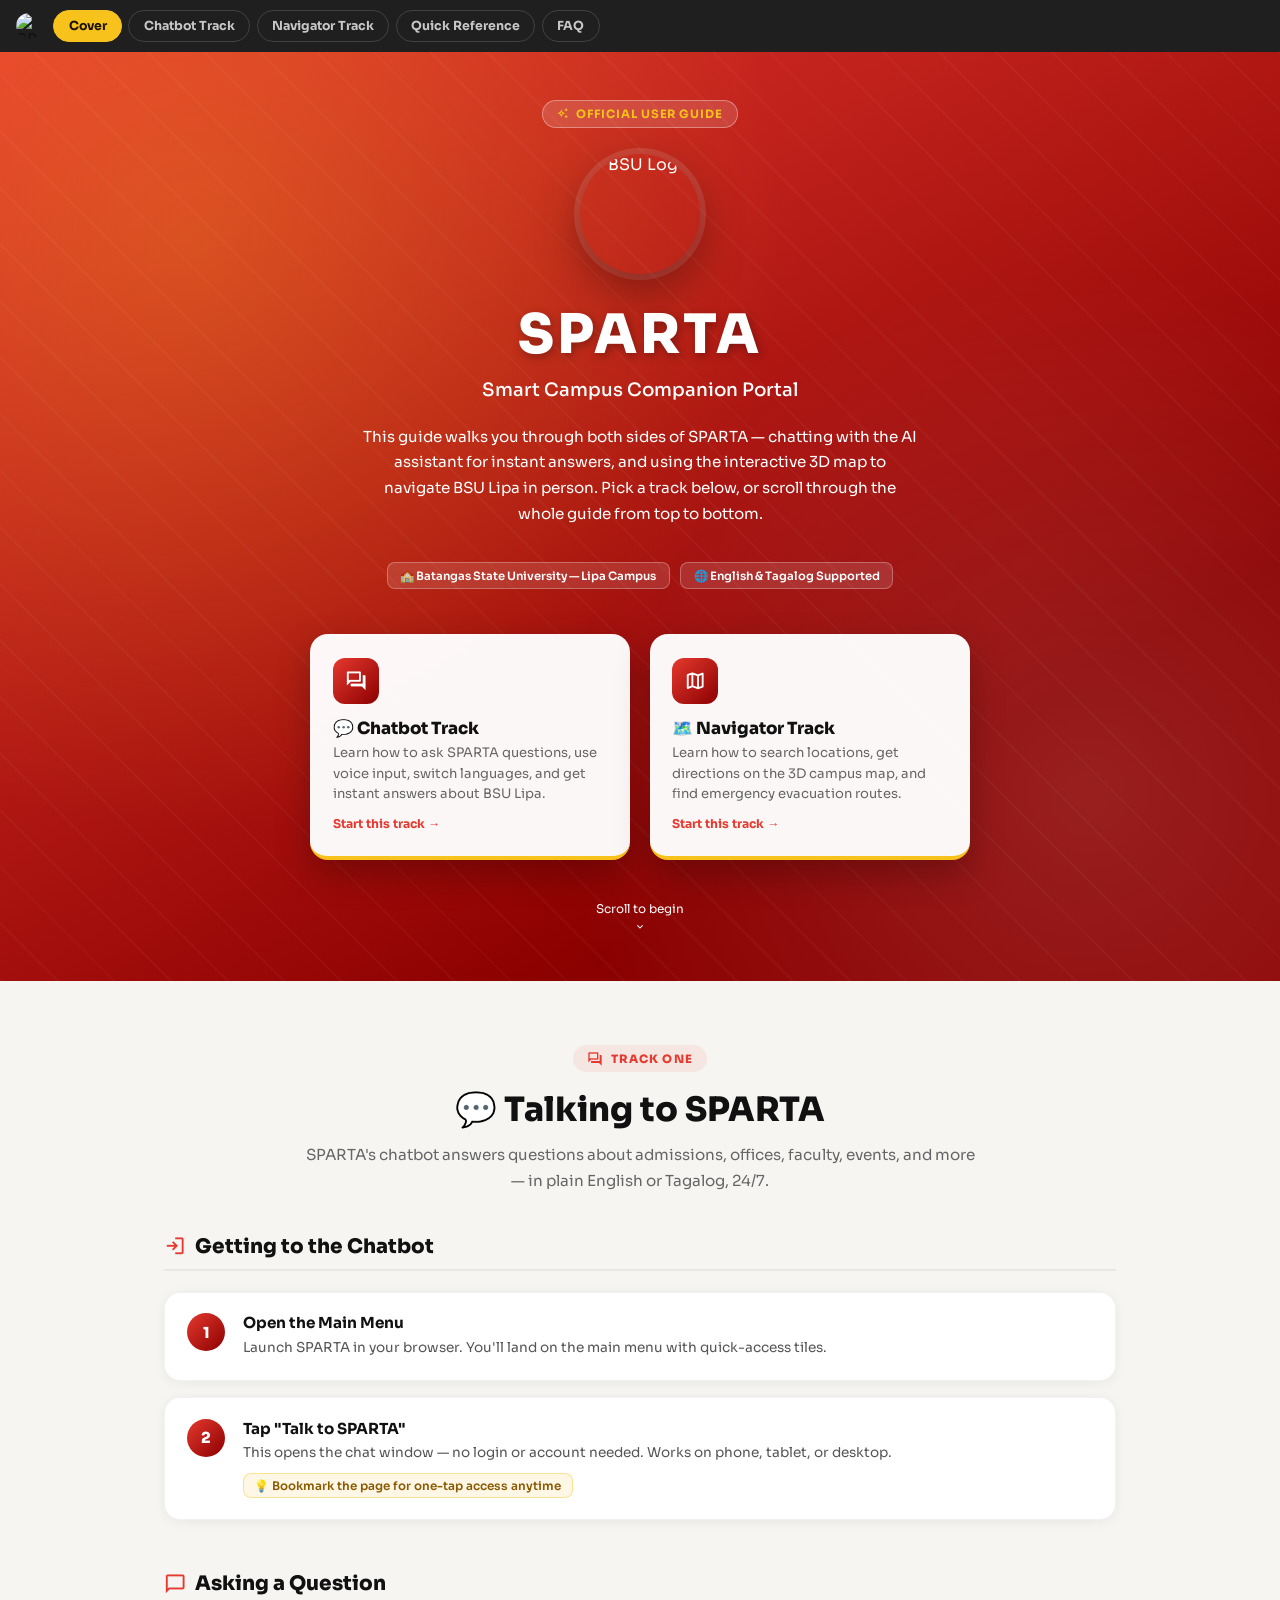
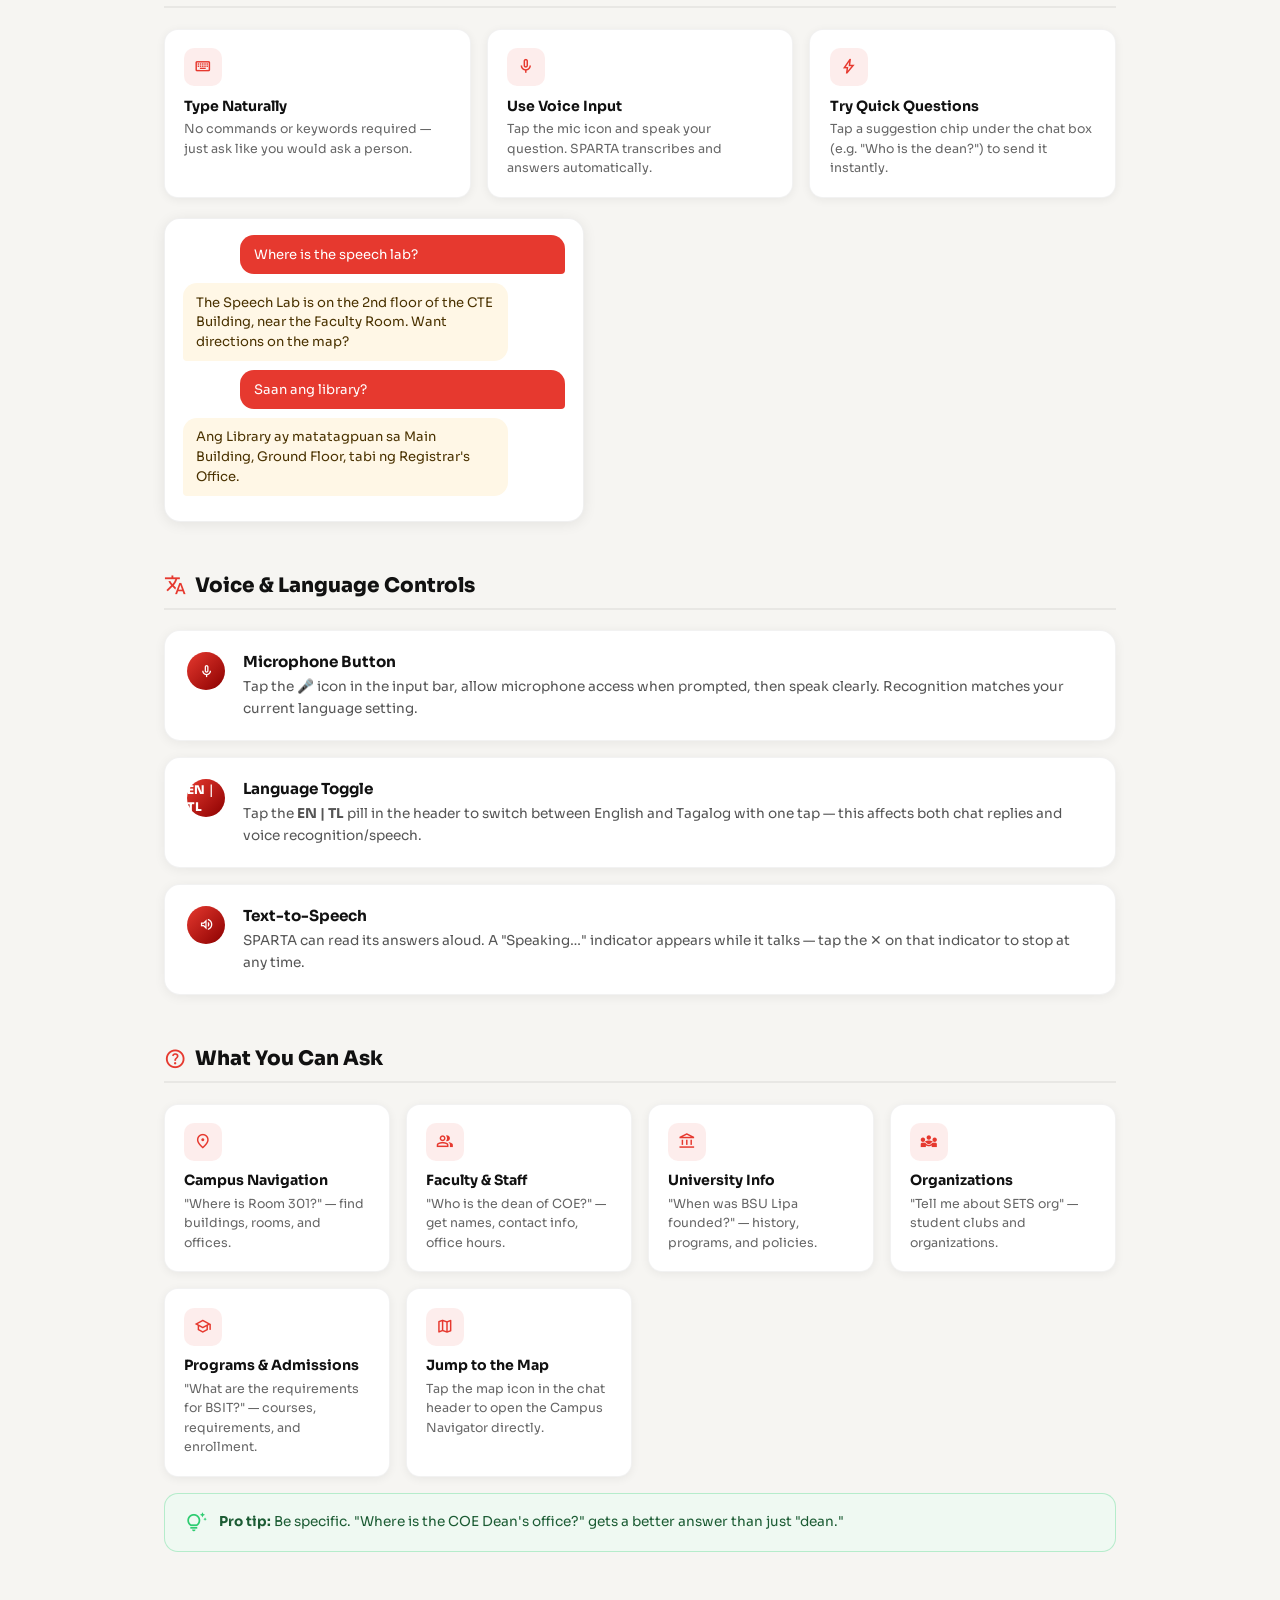
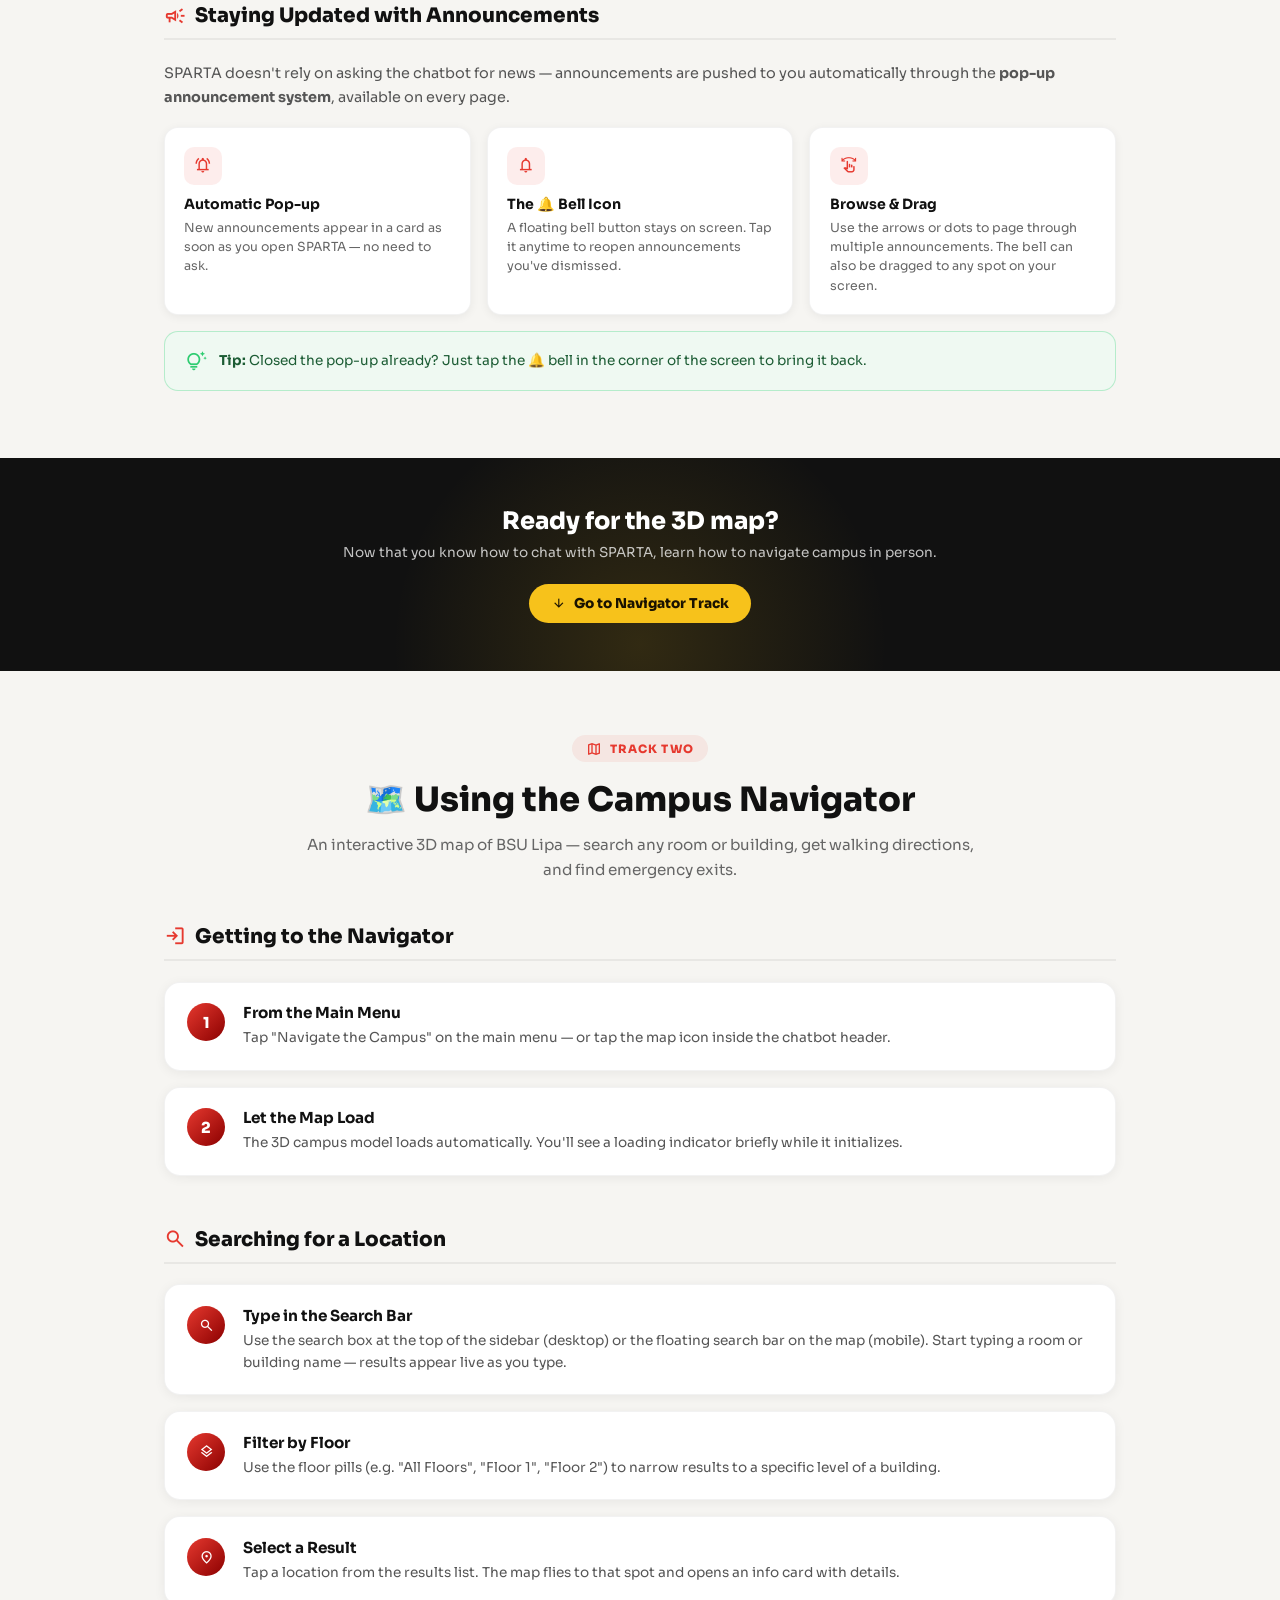
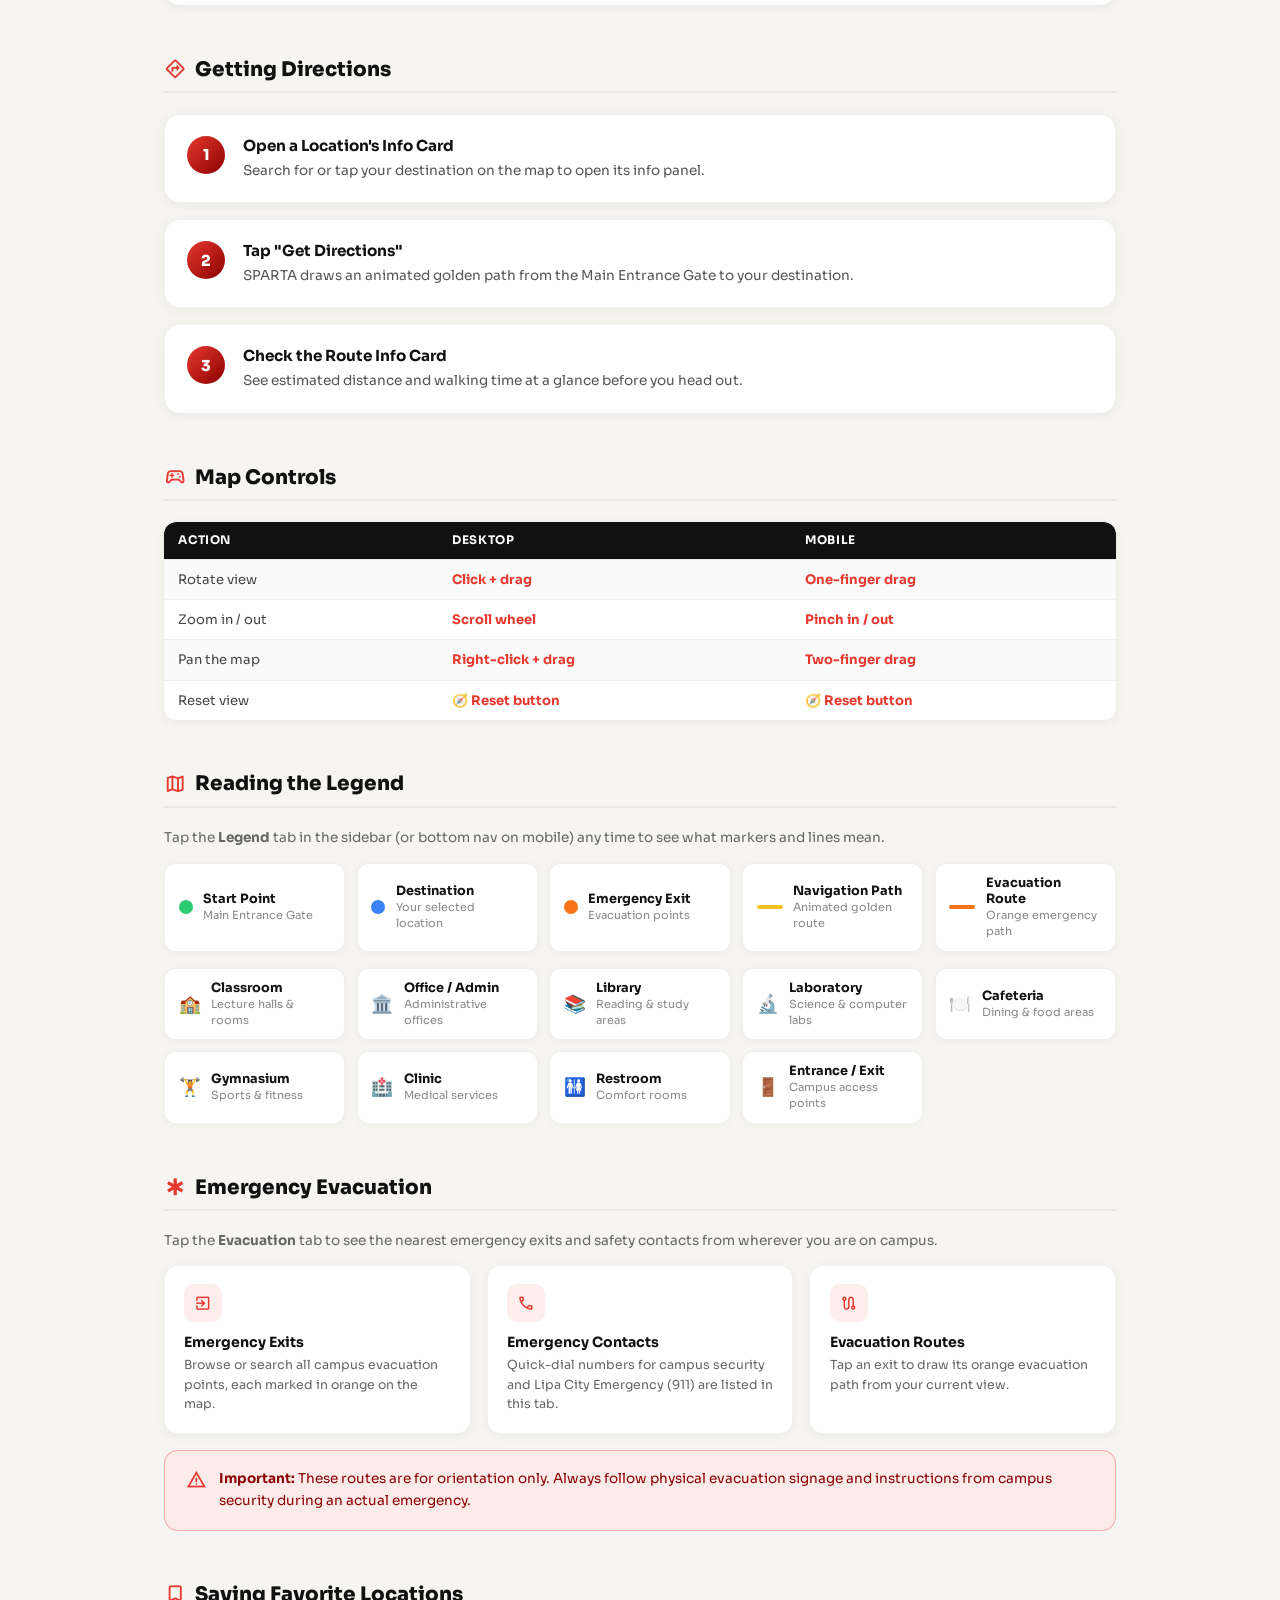
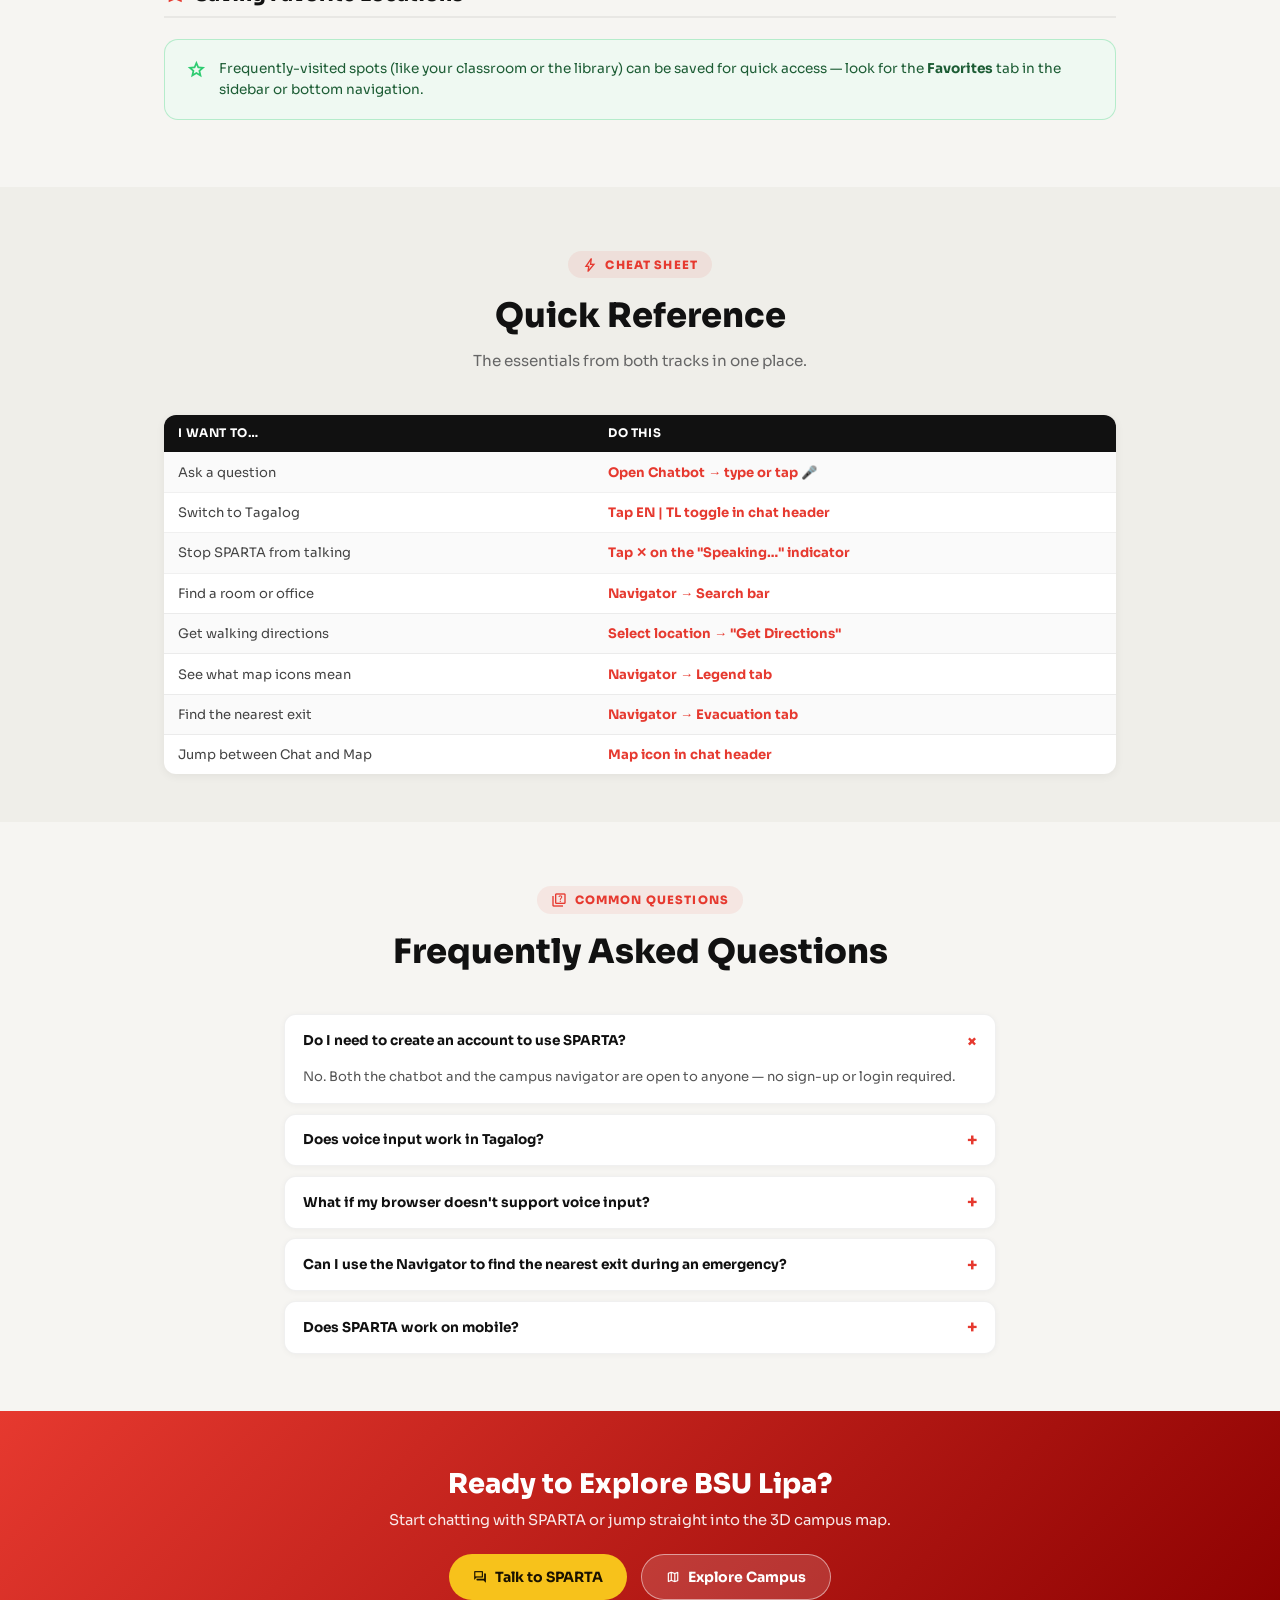
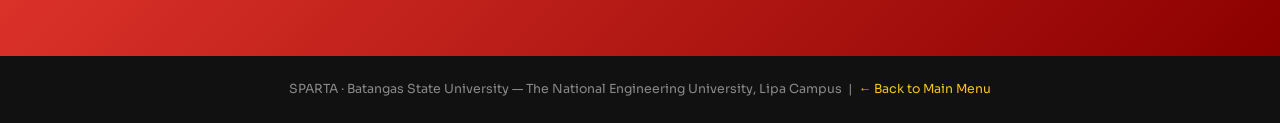
==== commit 167b7a71: "fic nav, admin scr, remove render yml" ====
--- a/frontend/how_to_use.html
+++ b/frontend/how_to_use.html
@@ -1,545 +1,849 @@
 <!DOCTYPE html>
 <html lang="en">
 <head>
-    <meta charset="UTF-8">
-    <meta name="viewport" content="width=device-width, initial-scale=1.0">
-    <title>How to Use SPARTA - BSU Lipa</title>
-    <link rel="icon" type="image/png" href="https://sparta-production-0acb.up.railway.app/images/logo.png">
-    <link rel="apple-touch-icon" href="https://sparta-production-0acb.up.railway.app/images/logo.png">
-    <link href="https://fonts.googleapis.com/css2?family=Sora:wght@400;500;600;700;800&display=swap" rel="stylesheet">
-    <style>
-        :root {
-            --sparta-red:      #E6392F;
-            --sparta-deep-red: #8B0000;
-            --sparta-gold:     #F7C21B;
-            --sparta-cream:    #FFF7E6;
-            --sparta-black:    #111111;
-            --sparta-success:  #2ECC71;
-        }
-
-        * { margin: 0; padding: 0; box-sizing: border-box; }
-
-        html { opacity: 0; transition: opacity 0.22s ease; }
-        html.page-ready { opacity: 1; }
-
-        body {
-            font-family: 'Sora', sans-serif;
-            background: linear-gradient(135deg, #f5f5f5 0%, #e8e8e8 100%);
-            color: var(--sparta-black);
-            overflow-x: hidden;
-        }
-
-        /* ── Back button ── */
-        .back-bar {
-            position: fixed;
-            top: 0; left: 0; right: 0;
-            z-index: 100;
-            padding: 0.65rem 1.2rem;
-            padding-top: max(0.65rem, env(safe-area-inset-top, 0px));
-            background: rgba(230,57,47,0.97);
-            backdrop-filter: blur(12px);
-            -webkit-backdrop-filter: blur(12px);
-            display: flex;
-            align-items: center;
-            gap: 0.75rem;
-            box-shadow: 0 2px 12px rgba(0,0,0,0.15);
-        }
-
-        .back-btn {
-            display: inline-flex;
-            align-items: center;
-            gap: 6px;
-            padding: 6px 14px 6px 10px;
-            background: rgba(255,255,255,0.15);
-            border: 1.5px solid rgba(255,255,255,0.4);
-            border-radius: 50px;
-            text-decoration: none;
-            color: #fff;
-            font-size: 13px;
-            font-weight: 700;
-            font-family: 'Sora', sans-serif;
-            transition: background 0.18s, transform 0.18s;
-            cursor: pointer;
-        }
-        .back-btn:hover { background: rgba(255,255,255,0.25); transform: translateX(-2px); }
-        .back-btn-arrow { font-size: 15px; }
-
-        .back-bar-title {
-            font-size: 14px;
-            font-weight: 700;
-            color: rgba(255,255,255,0.92);
-            letter-spacing: 0.02em;
-        }
-
-        /* ── Hero ── */
-        .hero {
-            background: linear-gradient(135deg, var(--sparta-red) 0%, var(--sparta-deep-red) 100%);
-            color: white;
-            padding: 5.5rem 2rem 3rem;
-            text-align: center;
-            position: relative;
-            overflow: hidden;
-        }
-
-        .hero::before {
-            content: '';
-            position: absolute;
-            top: -50%; right: -20%;
-            width: 600px; height: 600px;
-            background: radial-gradient(circle, rgba(247,194,27,0.2) 0%, transparent 70%);
-            border-radius: 50%;
-            animation: float 6s ease-in-out infinite;
-        }
-        @keyframes float { 0%,100%{transform:translate(0,0)} 50%{transform:translate(-24px,-24px)} }
-
-        .hero-content { position: relative; z-index: 1; max-width: 760px; margin: 0 auto; }
-
-        .logo-hero {
-            width: 110px; height: 110px;
-            margin: 0 auto 1.5rem;
-            border-radius: 50%;
-            box-shadow: 0 12px 40px rgba(0,0,0,0.3);
-            animation: pulseLogo 2s ease-in-out infinite;
-        }
-        @keyframes pulseLogo { 0%,100%{transform:scale(1)} 50%{transform:scale(1.04)} }
-
-        .hero h1 {
-            font-family: 'Sora', sans-serif;
-            font-size: 3rem;
-            font-weight: 800;
-            letter-spacing: 0.04em;
-            margin-bottom: 0.75rem;
-            text-shadow: 2px 2px 8px rgba(0,0,0,0.25);
-            animation: slideDown 0.7s ease-out;
-        }
-        @keyframes slideDown { from{opacity:0;transform:translateY(-24px)} to{opacity:1;transform:translateY(0)} }
-
-        .hero p { font-size: 1.15rem; font-weight: 400; opacity: 0.92; margin-bottom: 1.8rem; animation: slideUp2 0.7s ease-out; }
-        @keyframes slideUp2 { from{opacity:0;transform:translateY(24px)} to{opacity:1;transform:translateY(0)} }
-
-        /* ── Stats row ── */
-        .quick-stats {
-            display: flex;
-            justify-content: center;
-            gap: 1.2rem;
-            flex-wrap: wrap;
-            margin-top: 0;
-        }
-
-        .stat-card {
-            background: rgba(255,255,255,0.12);
-            border: 1.5px solid rgba(255,255,255,0.3);
-            border-radius: 14px;
-            padding: 1rem 1.4rem;
-            backdrop-filter: blur(8px);
-            text-align: center;
-            min-width: 110px;
-        }
-        .stat-icon  { font-size: 1.6rem; margin-bottom: 0.3rem; }
-        .stat-number { font-size: 1.5rem; font-weight: 800; display: block; color: var(--sparta-gold); }
-        .stat-label  { font-size: 0.78rem; font-weight: 500; opacity: 0.85; }
-
-        /* ── Content sections ── */
-        .container { max-width: 1100px; margin: 0 auto; padding: 0 1.5rem; }
-
-        .section {
-            padding: 3.5rem 0 2rem;
-        }
-
-        .section-title {
-            font-family: 'Sora', sans-serif;
-            font-size: 1.8rem;
-            font-weight: 800;
-            color: var(--sparta-black);
-            margin-bottom: 2rem;
-            text-align: center;
-            position: relative;
-            padding-bottom: 0.75rem;
-        }
-        .section-title::after {
-            content: '';
-            position: absolute;
-            bottom: 0; left: 50%;
-            transform: translateX(-50%);
-            width: 48px; height: 3px;
-            background: var(--sparta-red);
-            border-radius: 99px;
-        }
-
-        /* ── Features grid ── */
-        .features-grid {
-            display: grid;
-            grid-template-columns: repeat(auto-fit, minmax(220px, 1fr));
-            gap: 1.25rem;
-        }
-
-        .feature-card {
-            background: white;
-            border-radius: 16px;
-            padding: 1.5rem;
-            box-shadow: 0 2px 12px rgba(0,0,0,0.07);
-            border: 1px solid rgba(0,0,0,0.06);
-            transition: transform 0.22s, box-shadow 0.22s;
-        }
-        .feature-card:hover { transform: translateY(-4px); box-shadow: 0 8px 28px rgba(0,0,0,0.12); }
-
-        .feature-icon { font-size: 2rem; margin-bottom: 0.75rem; display: block; }
-        .feature-card h3 { font-size: 1rem; font-weight: 700; color: var(--sparta-red); margin-bottom: 0.5rem; }
-        .feature-card p  { font-size: 0.88rem; color: #555; line-height: 1.6; margin-bottom: 0.75rem; }
-        .feature-card ul { list-style: none; }
-        .feature-card ul li {
-            font-size: 0.82rem;
-            color: #666;
-            padding: 4px 0;
-            padding-left: 18px;
-            position: relative;
-        }
-        .feature-card ul li::before { content:'›'; position:absolute; left:0; color:var(--sparta-red); font-weight:700; }
-
-        /* ── Steps ── */
-        .steps-container { display: flex; flex-direction: column; gap: 1.5rem; max-width: 740px; margin: 0 auto; }
-
-        .step {
-            display: flex;
-            align-items: flex-start;
-            gap: 1.25rem;
-            background: white;
-            border-radius: 16px;
-            padding: 1.5rem;
-            box-shadow: 0 2px 12px rgba(0,0,0,0.07);
-            border: 1px solid rgba(0,0,0,0.06);
-        }
-
-        .step-number {
-            width: 44px; height: 44px;
-            border-radius: 50%;
-            background: linear-gradient(135deg, var(--sparta-red), var(--sparta-deep-red));
-            color: white;
-            font-size: 1.1rem;
-            font-weight: 800;
-            display: flex;
-            align-items: center;
-            justify-content: center;
-            flex-shrink: 0;
-            box-shadow: 0 4px 12px rgba(230,57,47,0.35);
-        }
-
-        .step-content h3 { font-size: 1rem; font-weight: 700; color: var(--sparta-black); margin-bottom: 0.4rem; }
-        .step-content p  { font-size: 0.88rem; color: #555; line-height: 1.65; }
-
-        .step-example {
-            margin-top: 0.6rem;
-            background: var(--sparta-cream);
-            border-left: 3px solid var(--sparta-red);
-            border-radius: 0 8px 8px 0;
-            padding: 0.55rem 0.75rem;
-            font-size: 0.82rem;
-            color: #555;
-            line-height: 1.5;
-        }
-        .step-example strong { color: var(--sparta-red); }
-
-        /* ── Tips section ── */
-        .tips-grid {
-            display: grid;
-            grid-template-columns: repeat(auto-fit, minmax(200px, 1fr));
-            gap: 1rem;
-        }
-
-        .tip-card {
-            background: white;
-            border-radius: 14px;
-            padding: 1.25rem;
-            border-left: 4px solid var(--sparta-gold);
-            box-shadow: 0 2px 10px rgba(0,0,0,0.06);
-        }
-        .tip-card h4 { font-size: 0.9rem; font-weight: 700; color: var(--sparta-black); margin-bottom: 0.4rem; }
-        .tip-card p  { font-size: 0.82rem; color: #666; line-height: 1.55; }
-
-        /* ── CTA ── */
-        .cta-section {
-            background: linear-gradient(135deg, var(--sparta-red), var(--sparta-deep-red));
-            color: white;
-            padding: 3.5rem 2rem;
-            text-align: center;
-        }
-        .cta-section h2 { font-size: 1.8rem; font-weight: 800; margin-bottom: 0.75rem; }
-        .cta-section p  { font-size: 1rem; opacity: 0.88; margin-bottom: 2rem; }
-
-        .cta-buttons { display: flex; gap: 1rem; justify-content: center; flex-wrap: wrap; }
-
-        .btn {
-            display: inline-flex;
-            align-items: center;
-            gap: 8px;
-            padding: 0.85rem 1.8rem;
-            border-radius: 50px;
-            font-size: 0.95rem;
-            font-weight: 700;
-            font-family: 'Sora', sans-serif;
-            text-decoration: none;
-            cursor: pointer;
-            border: 2px solid transparent;
-            transition: all 0.22s ease;
-        }
-        .btn-primary { background: var(--sparta-gold); color: var(--sparta-black); }
-        .btn-primary:hover { background: #ffe040; transform: translateY(-2px); box-shadow: 0 6px 20px rgba(247,194,27,0.4); }
-        .btn-secondary { background: transparent; color: white; border-color: rgba(255,255,255,0.6); }
-        .btn-secondary:hover { background: rgba(255,255,255,0.15); border-color: white; }
-
-        /* ── Footer ── */
-        .page-footer {
-            background: var(--sparta-black);
-            color: rgba(255,255,255,0.55);
-            text-align: center;
-            padding: 1.5rem;
-            font-size: 0.82rem;
-        }
-        .page-footer a { color: var(--sparta-gold); text-decoration: none; }
-
-        /* ── Responsive: tablet ── */
-        @media (max-width: 768px) {
-            .hero { padding: 5rem 1.25rem 2.5rem; }
-            .hero h1 { font-size: 2.2rem; }
-            .hero p  { font-size: 1rem; }
-            .section-title { font-size: 1.5rem; }
-            .section { padding: 2.5rem 0 1.5rem; }
-            .quick-stats { gap: 0.85rem; }
-            .stat-card { padding: 0.8rem 1rem; min-width: 90px; }
-            .stat-number { font-size: 1.25rem; }
-            .cta-section h2 { font-size: 1.5rem; }
-            .cta-buttons { flex-direction: column; align-items: center; }
-            .btn { width: 100%; max-width: 300px; justify-content: center; }
-        }
-
-        /* ── Responsive: large phone ── */
-        @media (max-width: 480px) {
-            .hero { padding: 4.5rem 1rem 2rem; }
-            .hero h1 { font-size: 1.8rem; letter-spacing: 0.02em; }
-            .hero p  { font-size: 0.92rem; }
-            .logo-hero { width: 88px; height: 88px; }
-            .stat-card { padding: 0.7rem 0.85rem; min-width: 80px; }
-            .stat-number { font-size: 1.1rem; }
-            .stat-label  { font-size: 0.7rem; }
-            .step { flex-direction: column; align-items: flex-start; }
-            .step-number { width: 38px; height: 38px; font-size: 1rem; }
-            .features-grid { grid-template-columns: 1fr; }
-            .tips-grid { grid-template-columns: 1fr; }
-            .back-btn { font-size: 12px; padding: 5px 11px 5px 8px; }
-            .back-bar-title { font-size: 13px; }
-            .section { padding: 2rem 0 1rem; }
-            .section-title { font-size: 1.3rem; }
-            .feature-card { padding: 1.2rem; }
-        }
-
-        /* ── Responsive: small phone ── */
-        @media (max-width: 360px) {
-            .hero h1 { font-size: 1.5rem; }
-            .logo-hero { width: 76px; height: 76px; }
-            .quick-stats { gap: 0.6rem; }
-            .stat-card { min-width: 70px; padding: 0.6rem 0.75rem; }
-            .section-title { font-size: 1.2rem; }
-            .step-content h3 { font-size: 0.92rem; }
-            .step-content p  { font-size: 0.82rem; }
-            .btn { font-size: 0.88rem; padding: 0.75rem 1.4rem; }
-            .back-bar { padding: 0.5rem 0.9rem; }
-        }
-    </style>
+<meta charset="UTF-8">
+<meta name="viewport" content="width=device-width, initial-scale=1.0, viewport-fit=cover">
+<meta name="theme-color" content="#E6392F">
+<title>SPARTA User Guide - BSU Lipa</title>
+<link rel="icon" type="image/png" href="https://sparta-production-0acb.up.railway.app/images/logo.png">
+<link rel="apple-touch-icon" href="https://sparta-production-0acb.up.railway.app/images/logo.png">
+<link href="https://fonts.googleapis.com/css2?family=Sora:wght@400;500;600;700;800&display=swap" rel="stylesheet">
+<link href="https://fonts.googleapis.com/css2?family=Material+Symbols+Outlined:opsz,wght,FILL,GRAD@24,300,0,0" rel="stylesheet">
+<style>
+:root{
+  --sparta-red:#E6392F;
+  --sparta-deep-red:#8B0000;
+  --sparta-gold:#F7C21B;
+  --sparta-cream:#FFF7E6;
+  --sparta-black:#111111;
+  --ink:#3a3a3a;
+}
+*{margin:0;padding:0;box-sizing:border-box;}
+html{scroll-behavior:smooth;}
+body{font-family:'Sora',sans-serif;color:var(--sparta-black);background:#f6f5f2;overflow-x:hidden;}
+.ms{font-family:"Material Symbols Outlined";font-variation-settings:'FILL' 0,'wght' 400,'GRAD' 0,'opsz' 24;vertical-align:-4px;line-height:1;display:inline-block;}
+
+/* ============ TOP NAV (sticky, jump between tracks) ============ */
+.guide-nav{
+  position:sticky; top:0; z-index:200;
+  background:rgba(17,17,17,0.94);
+  backdrop-filter:blur(10px);
+  display:flex; align-items:center; gap:.4rem;
+  padding:.6rem 1rem;
+  overflow-x:auto;
+  scrollbar-width:none;
+}
+.guide-nav::-webkit-scrollbar{display:none;}
+.guide-nav a{
+  flex-shrink:0;
+  color:rgba(255,255,255,0.75);
+  text-decoration:none;
+  font-size:.78rem; font-weight:700;
+  padding:.45rem .9rem;
+  border-radius:99px;
+  border:1px solid rgba(255,255,255,0.15);
+  transition:.18s;
+  white-space:nowrap;
+}
+.guide-nav a:hover, .guide-nav a.active{
+  background:var(--sparta-gold); color:#1a1200; border-color:var(--sparta-gold);
+}
+.guide-nav .gn-logo{
+  width:26px;height:26px;border-radius:50%;flex-shrink:0;margin-right:.3rem;
+}
+
+/* ============ COVER ============ */
+.cover{
+  position:relative;
+  min-height:92vh;
+  display:flex; flex-direction:column; align-items:center; justify-content:center;
+  text-align:center;
+  background:
+    radial-gradient(circle at 15% 20%, rgba(247,194,27,0.25) 0%, transparent 45%),
+    radial-gradient(circle at 85% 80%, rgba(255,255,255,0.12) 0%, transparent 40%),
+    linear-gradient(150deg, var(--sparta-red) 0%, var(--sparta-deep-red) 75%);
+  color:#fff;
+  padding:3rem 1.5rem;
+  overflow:hidden;
+}
+.cover::before{
+  content:'';
+  position:absolute; inset:0;
+  background-image:
+    repeating-linear-gradient(45deg, rgba(255,255,255,0.03) 0 2px, transparent 2px 40px);
+  pointer-events:none;
+}
+.cover-badge{
+  display:inline-flex; align-items:center; gap:.4rem;
+  background:rgba(255,255,255,0.14); border:1px solid rgba(255,255,255,0.35);
+  padding:.4rem .9rem; border-radius:99px;
+  font-size:.72rem; font-weight:700; letter-spacing:.08em; text-transform:uppercase;
+  margin-bottom:1.6rem; color:var(--sparta-gold);
+  animation:fadeDown .6s ease;
+}
+.cover-logo{
+  width:120px;height:120px;border-radius:50%;
+  box-shadow:0 16px 46px rgba(0,0,0,0.35), 0 0 0 6px rgba(255,255,255,0.12);
+  margin-bottom:1.6rem;
+  animation:pulseLogo 2.6s ease-in-out infinite;
+}
+@keyframes pulseLogo{0%,100%{transform:scale(1)}50%{transform:scale(1.045)}}
+@keyframes fadeDown{from{opacity:0;transform:translateY(-14px)}to{opacity:1;transform:none}}
+@keyframes fadeUp{from{opacity:0;transform:translateY(18px)}to{opacity:1;transform:none}}
+
+.cover h1{
+  font-size:3.4rem; font-weight:800; letter-spacing:.06em;
+  text-shadow:2px 3px 10px rgba(0,0,0,0.3);
+  animation:fadeUp .7s ease .1s both;
+}
+.cover .subtitle{
+  font-size:1.15rem; font-weight:500; opacity:.94; margin-top:.6rem;
+  animation:fadeUp .7s ease .2s both;
+}
+.cover .desc{
+  max-width:560px; margin:1.4rem auto 0; font-size:.95rem; line-height:1.7; opacity:.88;
+  animation:fadeUp .7s ease .3s both;
+}
+.cover-meta{
+  margin-top:2.2rem; display:flex; gap:.6rem; flex-wrap:wrap; justify-content:center;
+  animation:fadeUp .7s ease .4s both;
+}
+.cover-meta span{
+  background:rgba(255,255,255,0.12); border:1px solid rgba(255,255,255,0.28);
+  padding:.35rem .8rem; border-radius:8px; font-size:.72rem; font-weight:600;
+}
+
+/* Track picker cards */
+.track-picker{
+  position:relative; z-index:1;
+  display:flex; gap:1.2rem; flex-wrap:wrap; justify-content:center;
+  margin-top:2.8rem; max-width:780px;
+  animation:fadeUp .7s ease .5s both;
+}
+.track-card{
+  background:rgba(255,255,255,0.97); color:var(--sparta-black);
+  border-radius:18px; padding:1.5rem 1.4rem;
+  width:320px; text-align:left;
+  text-decoration:none;
+  box-shadow:0 14px 34px rgba(0,0,0,0.25);
+  border-bottom:4px solid var(--sparta-gold);
+  transition:transform .2s, box-shadow .2s;
+  display:block;
+}
+.track-card:hover{transform:translateY(-5px); box-shadow:0 20px 44px rgba(0,0,0,0.3);}
+.track-card .tc-icon{
+  width:46px;height:46px;border-radius:12px;
+  background:linear-gradient(135deg,var(--sparta-red),var(--sparta-deep-red));
+  display:flex;align-items:center;justify-content:center;color:#fff;font-size:1.4rem;
+  margin-bottom:.85rem;
+}
+.track-card h3{font-size:1.05rem;font-weight:800;margin-bottom:.3rem;}
+.track-card p{font-size:.82rem;color:#666;line-height:1.55;}
+.track-card .tc-go{margin-top:.7rem;font-size:.76rem;font-weight:700;color:var(--sparta-red);}
+
+.scroll-hint{
+  position:relative; z-index:1;
+  margin-top:2.6rem; font-size:.75rem; opacity:.75;
+  display:flex; flex-direction:column; align-items:center; gap:.3rem;
+  animation:fadeUp .7s ease .6s both;
+}
+.scroll-hint .arrow{animation:bounce 1.6s infinite;}
+@keyframes bounce{0%,100%{transform:translateY(0)}50%{transform:translateY(6px)}}
+
+/* ============ SECTION SCAFFOLDING ============ */
+.track{padding:4rem 0 1rem;}
+.track-header{
+  text-align:center; max-width:720px; margin:0 auto 2.6rem; padding:0 1.5rem;
+}
+.track-eyebrow{
+  display:inline-flex; align-items:center; gap:.4rem;
+  font-size:.72rem; font-weight:800; letter-spacing:.1em; text-transform:uppercase;
+  color:var(--sparta-red); background:rgba(230,57,47,0.08);
+  padding:.35rem .85rem; border-radius:99px; margin-bottom:1rem;
+}
+.track-header h2{font-size:2.1rem; font-weight:800; margin-bottom:.7rem;}
+.track-header p{font-size:.95rem; color:#666; line-height:1.65;}
+
+.container{max-width:1000px; margin:0 auto; padding:0 1.5rem;}
+
+.section-block{margin-bottom:3.2rem;}
+.section-block h3.blk-title{
+  font-size:1.25rem; font-weight:800; margin-bottom:1.3rem;
+  display:flex; align-items:center; gap:.55rem;
+  padding-bottom:.6rem;
+  border-bottom:2px solid rgba(0,0,0,0.06);
+}
+.section-block h3.blk-title .ms{color:var(--sparta-red); font-size:1.4rem;}
+
+/* Step list */
+.steps{display:flex; flex-direction:column; gap:1rem;}
+.step{
+  display:flex; gap:1.1rem; background:#fff; border-radius:16px; padding:1.3rem 1.4rem;
+  box-shadow:0 2px 12px rgba(0,0,0,0.06); border:1px solid rgba(0,0,0,0.05);
+}
+.step-num{
+  flex-shrink:0; width:38px;height:38px;border-radius:50%;
+  background:linear-gradient(135deg,var(--sparta-red),var(--sparta-deep-red));
+  color:#fff; display:flex; align-items:center; justify-content:center;
+  font-weight:800; font-size:.95rem;
+}
+.step-body h4{font-size:.95rem; font-weight:700; margin-bottom:.3rem;}
+.step-body p{font-size:.85rem; color:#555; line-height:1.6;}
+.step-tag{
+  display:inline-block; margin-top:.55rem; font-size:.74rem; font-weight:600;
+  background:var(--sparta-cream); color:#8a5a00; padding:.3rem .65rem; border-radius:8px;
+  border:1px solid rgba(247,194,27,0.4);
+}
+
+/* Feature grid */
+.feat-grid{display:grid; grid-template-columns:repeat(auto-fit,minmax(210px,1fr)); gap:1rem;}
+.feat-card{
+  background:#fff; border-radius:14px; padding:1.15rem 1.2rem;
+  box-shadow:0 2px 10px rgba(0,0,0,0.06); border:1px solid rgba(0,0,0,0.05);
+}
+.feat-card .fc-icon{
+  width:38px;height:38px;border-radius:10px; margin-bottom:.65rem;
+  background:rgba(230,57,47,0.09); color:var(--sparta-red);
+  display:flex; align-items:center; justify-content:center; font-size:1.1rem;
+}
+.feat-card h4{font-size:.88rem; font-weight:700; margin-bottom:.35rem;}
+.feat-card p{font-size:.78rem; color:#666; line-height:1.55;}
+
+/* Legend swatches (navigator) */
+.legend-grid{display:grid; grid-template-columns:repeat(auto-fit,minmax(180px,1fr)); gap:.7rem;}
+.legend-item{
+  display:flex; align-items:center; gap:.65rem;
+  background:#fff; border-radius:12px; padding:.7rem .85rem;
+  border:1px solid rgba(0,0,0,0.06); box-shadow:0 1px 6px rgba(0,0,0,0.04);
+  font-size:.8rem;
+}
+.dot{width:14px;height:14px;border-radius:50%; flex-shrink:0;}
+.dot.green{background:#2ECC71;}
+.dot.blue{background:#3B82F6;}
+.dot.evac{background:#F97316;}
+.line-swatch{width:26px;height:4px;border-radius:2px; flex-shrink:0;}
+.line-swatch.gold{background:var(--sparta-gold);}
+.line-swatch.evac{background:#F97316;}
+.legend-item strong{display:block; font-size:.8rem;}
+.legend-item span.ldesc{font-size:.7rem; color:#888;}
+
+/* Callout boxes */
+.callout{
+  border-radius:14px; padding:1.1rem 1.3rem; font-size:.85rem; line-height:1.6;
+  display:flex; gap:.75rem; align-items:flex-start; margin-top:1rem;
+}
+.callout .ms{font-size:1.3rem; flex-shrink:0; margin-top:.1rem;}
+.callout.tip{background:#EFF9F2; border:1px solid rgba(46,204,113,0.3); color:#1c5c34;}
+.callout.tip .ms{color:#2ECC71;}
+.callout.warn{background:#FFF4E5; border:1px solid rgba(247,194,27,0.5); color:#7a5200;}
+.callout.warn .ms{color:#C98A00;}
+.callout.danger{background:#FDEBEA; border:1px solid rgba(230,57,47,0.35); color:#8B0000;}
+.callout.danger .ms{color:var(--sparta-red);}
+
+/* Mini device mock for chatbot examples */
+.chat-mock{
+  background:#fff; border-radius:16px; padding:1rem 1.1rem; max-width:420px;
+  box-shadow:0 2px 14px rgba(0,0,0,0.08); border:1px solid rgba(0,0,0,0.06);
+}
+.chat-bubble{
+  border-radius:14px; padding:.6rem .85rem; font-size:.82rem; line-height:1.5; margin-bottom:.55rem;
+  max-width:85%;
+}
+.chat-bubble.bot{background:var(--sparta-cream); color:#4a3200; border-bottom-left-radius:4px;}
+.chat-bubble.user{background:var(--sparta-red); color:#fff; margin-left:auto; border-bottom-right-radius:4px;}
+
+/* FAQ accordion */
+.faq{background:#fff; border-radius:12px; border:1px solid rgba(0,0,0,0.06); overflow:hidden; margin-bottom:.6rem; box-shadow:0 1px 6px rgba(0,0,0,0.04);}
+.faq summary{
+  list-style:none; cursor:pointer; padding:.9rem 1.1rem; font-size:.85rem; font-weight:700;
+  display:flex; justify-content:space-between; align-items:center; gap:1rem;
+}
+.faq summary::-webkit-details-marker{display:none;}
+.faq summary .plus{color:var(--sparta-red); font-size:1.1rem; transition:transform .2s;}
+.faq[open] summary .plus{transform:rotate(45deg);}
+.faq .faq-a{padding:0 1.1rem 1rem; font-size:.82rem; color:#555; line-height:1.6;}
+
+/* Divider between tracks */
+.track-divider{
+  background:var(--sparta-black); color:#fff; text-align:center; padding:3rem 1.5rem;
+  position:relative; overflow:hidden;
+}
+.track-divider::before{
+  content:''; position:absolute; top:-30%; left:50%; transform:translateX(-50%);
+  width:500px;height:500px; background:radial-gradient(circle,rgba(247,194,27,0.14) 0%, transparent 70%);
+}
+.track-divider h3{position:relative; font-size:1.5rem; font-weight:800; margin-bottom:.5rem;}
+.track-divider p{position:relative; font-size:.85rem; opacity:.75; margin-bottom:1.4rem;}
+.divider-btn{
+  position:relative; display:inline-flex; align-items:center; gap:.5rem;
+  background:var(--sparta-gold); color:#1a1200; text-decoration:none;
+  font-weight:800; font-size:.85rem; padding:.7rem 1.4rem; border-radius:99px;
+  transition:transform .18s;
+}
+.divider-btn:hover{transform:translateY(-2px);}
+
+/* Table (quick reference) */
+.ref-table{width:100%; border-collapse:collapse; background:#fff; border-radius:12px; overflow:hidden; box-shadow:0 2px 10px rgba(0,0,0,0.06);}
+.ref-table th{background:var(--sparta-black); color:#fff; text-align:left; font-size:.74rem; text-transform:uppercase; letter-spacing:.05em; padding:.7rem .9rem;}
+.ref-table td{padding:.7rem .9rem; font-size:.82rem; border-top:1px solid rgba(0,0,0,0.06); color:#444;}
+.ref-table tr:nth-child(even) td{background:#fafafa;}
+.ref-table td.kbd{font-weight:700; color:var(--sparta-red); white-space:nowrap;}
+
+/* CTA + footer */
+.cta-section{
+  background:linear-gradient(135deg,var(--sparta-red),var(--sparta-deep-red));
+  color:#fff; text-align:center; padding:3.5rem 1.5rem; margin-top:2rem;
+}
+.cta-section h2{font-size:1.7rem; font-weight:800; margin-bottom:.6rem;}
+.cta-section p{opacity:.9; margin-bottom:1.6rem; font-size:.92rem;}
+.cta-buttons{display:flex; gap:.9rem; justify-content:center; flex-wrap:wrap;}
+.btn{
+  display:inline-flex; align-items:center; gap:.5rem; padding:.8rem 1.5rem; border-radius:99px;
+  text-decoration:none; font-weight:700; font-size:.88rem; transition:.18s;
+}
+.btn-primary{background:var(--sparta-gold); color:#1a1200;}
+.btn-primary:hover{transform:translateY(-2px); box-shadow:0 8px 20px rgba(0,0,0,0.25);}
+.btn-secondary{background:rgba(255,255,255,0.14); color:#fff; border:1.5px solid rgba(255,255,255,0.5);}
+.btn-secondary:hover{background:rgba(255,255,255,0.24);}
+
+.page-footer{background:var(--sparta-black); color:rgba(255,255,255,0.5); text-align:center; padding:1.6rem; font-size:.78rem;}
+.page-footer a{color:var(--sparta-gold); text-decoration:none;}
+
+/* ============ MOBILE RESPONSIVENESS ============ */
+@media (max-width:900px){
+  .feat-grid{grid-template-columns:repeat(auto-fit,minmax(160px,1fr));}
+  .legend-grid{grid-template-columns:repeat(auto-fit,minmax(150px,1fr));}
+}
+
+@media (max-width:640px){
+  body{font-size:15px;}
+  .guide-nav{padding:.5rem .7rem; gap:.3rem;}
+  .guide-nav a{font-size:.72rem; padding:.4rem .7rem;}
+  .guide-nav .gn-logo{width:22px;height:22px;}
+
+  .cover{min-height:auto; padding:4.5rem 1.1rem 2.5rem;}
+  .cover-logo{width:88px;height:88px;}
+  .cover h1{font-size:2.2rem;}
+  .cover .subtitle{font-size:1rem;}
+  .cover .desc{font-size:.88rem;}
+  .cover-meta span{font-size:.68rem;}
+  .track-picker{gap:.9rem;}
+  .track-card{width:100%; padding:1.25rem 1.1rem;}
+
+  .track{padding:2.6rem 0 .5rem;}
+  .track-header{margin-bottom:1.8rem;}
+  .track-header h2{font-size:1.5rem;}
+  .track-header p{font-size:.88rem;}
+
+  .container{padding:0 1.1rem;}
+  .section-block{margin-bottom:2.4rem;}
+  .section-block h3.blk-title{font-size:1.08rem;}
+
+  .step{padding:1rem 1rem; gap:.85rem;}
+  .step-num{width:32px;height:32px;font-size:.85rem;}
+  .step-body h4{font-size:.9rem;}
+  .step-body p{font-size:.82rem;}
+
+  .feat-grid{grid-template-columns:1fr 1fr; gap:.75rem;}
+  .feat-card{padding:.95rem 1rem;}
+
+  .chat-mock{max-width:100%;}
+  .chat-bubble{max-width:92%; font-size:.8rem;}
+
+  .legend-grid{grid-template-columns:1fr 1fr; gap:.6rem;}
+
+  /* Tables scroll horizontally instead of squeezing */
+  .ref-table{display:block; overflow-x:auto; white-space:nowrap; -webkit-overflow-scrolling:touch;}
+  .ref-table th, .ref-table td{white-space:nowrap;}
+
+  .callout{padding:.9rem 1rem; font-size:.82rem;}
+
+  .track-divider{padding:2.2rem 1.1rem;}
+  .track-divider h3{font-size:1.25rem;}
+
+  .cta-section{padding:2.6rem 1.1rem;}
+  .cta-section h2{font-size:1.35rem;}
+  .cta-buttons{flex-direction:column; align-items:stretch;}
+  .btn{justify-content:center;}
+
+  .faq summary{font-size:.82rem; padding:.8rem 1rem;}
+  .faq .faq-a{font-size:.8rem;}
+}
+
+@media (max-width:380px){
+  .cover h1{font-size:1.9rem;}
+  .feat-grid{grid-template-columns:1fr;}
+  .legend-grid{grid-template-columns:1fr;}
+}
+</style>
 </head>
 <body>
 
-    <!-- Fixed back bar -->
-    <div class="back-bar">
-        <a href="sparta_main_menu.html" class="back-btn" id="backBtn">
-            <span class="back-btn-arrow">←</span>
-            <span>Back</span>
-        </a>
-        <span class="back-bar-title">How to Use SPARTA</span>
-    </div>
-
-    <!-- Hero -->
-    <div class="hero">
-        <div class="hero-content">
-            <img src="https://sparta-production-0acb.up.railway.app/images/logo.png" alt="BSU Logo" class="logo-hero">
-            <h1>How to Use SPARTA</h1>
-            <p>Your Smart Campus Companion at BSU Lipa</p>
-        </div>
-        <div class="quick-stats">
-            <div class="stat-card">
-                <div class="stat-icon">💬</div>
-                <span class="stat-number">24/7</span>
-                <span class="stat-label">Always Available</span>
-            </div>
-            <div class="stat-card">
-                <div class="stat-icon">🗺️</div>
-                <span class="stat-number">100+</span>
-                <span class="stat-label">Campus Locations</span>
-            </div>
-            <div class="stat-card">
-                <div class="stat-icon">⚡</div>
-                <span class="stat-number">Fast</span>
-                <span class="stat-label">Instant Answers</span>
-            </div>
-        </div>
-    </div>
-
-    <!-- Main Content -->
-    <div class="container">
-
-        <!-- What Can SPARTA Do? -->
-        <section class="section">
-            <h2 class="section-title">What Can SPARTA Do?</h2>
-            <div class="features-grid">
-                <div class="feature-card">
-                    <span class="feature-icon">💬</span>
-                    <h3>Answer Questions</h3>
-                    <p>Get instant answers about BSU Lipa — from admissions to academic programs.</p>
-                    <ul>
-                        <li>Admission requirements</li>
-                        <li>Course offerings</li>
-                        <li>School policies</li>
-                        <li>Contact information</li>
-                    </ul>
-                </div>
-                <div class="feature-card">
-                    <span class="feature-icon">🗺️</span>
-                    <h3>Navigate Campus</h3>
-                    <p>Find your way around campus with our interactive 3D map.</p>
-                    <ul>
-                        <li>Locate classrooms</li>
-                        <li>Find offices and facilities</li>
-                        <li>Get directions</li>
-                        <li>Explore buildings</li>
-                    </ul>
-                </div>
-                <div class="feature-card">
-                    <span class="feature-icon">📅</span>
-                    <h3>Stay Updated</h3>
-                    <p>Never miss important announcements and events.</p>
-                    <ul>
-                        <li>Latest news</li>
-                        <li>Event schedules</li>
-                        <li>Academic calendar</li>
-                        <li>Important dates</li>
-                    </ul>
-                </div>
-                <div class="feature-card">
-                    <span class="feature-icon">👥</span>
-                    <h3>Find People</h3>
-                    <p>Get contact information for university staff and faculty.</p>
-                    <ul>
-                        <li>Faculty directory</li>
-                        <li>Office locations</li>
-                        <li>Contact details</li>
-                        <li>Office hours</li>
-                    </ul>
-                </div>
-            </div>
-        </section>
-
-        <!-- Step-by-Step Guide -->
-        <section class="section">
-            <h2 class="section-title">Getting Started in 5 Easy Steps</h2>
-            <div class="steps-container">
-                <div class="step">
-                    <div class="step-number">1</div>
-                    <div class="step-content">
-                        <h3>Access SPARTA</h3>
-                        <p>Tap "Talk to SPARTA" from the main menu. SPARTA is available 24/7 on any device — phone, tablet, or computer.</p>
-                        <div class="step-example"><strong>Tip:</strong> Bookmark the page for quick access anytime!</div>
-                    </div>
-                </div>
-                <div class="step">
-                    <div class="step-number">2</div>
-                    <div class="step-content">
-                        <h3>Type Your Question</h3>
-                        <p>Just type in plain language — no special commands needed. SPARTA understands casual conversation.</p>
-                        <div class="step-example"><strong>Example:</strong> "Where is Room 301?" or "What are the admission requirements for Engineering?"</div>
-                    </div>
-                </div>
-                <div class="step">
-                    <div class="step-number">3</div>
-                    <div class="step-content">
-                        <h3>Get Instant Answers</h3>
-                        <p>SPARTA responds right away with accurate, helpful information. Ask follow-up questions anytime.</p>
-                        <div class="step-example"><strong>Follow-up:</strong> "Can you tell me more?" or "How do I get there?"</div>
-                    </div>
-                </div>
-                <div class="step">
-                    <div class="step-number">4</div>
-                    <div class="step-content">
-                        <h3>Explore the 3D Map</h3>
-                        <p>Tap "Navigate the Campus" to explore the interactive 3D campus map — find buildings, rooms, and plan your route.</p>
-                        <div class="step-example"><strong>Try:</strong> Searching for "Library" or "College of Engineering" to see directions.</div>
-                    </div>
-                </div>
-                <div class="step">
-                    <div class="step-number">5</div>
-                    <div class="step-content">
-                        <h3>Use Voice Input</h3>
-                        <p>Tap the 🎤 microphone button and speak your question naturally. SPARTA supports both English and Tagalog.</p>
-                        <div class="step-example"><strong>Say:</strong> "Saan ang library?" or "Who is the dean of COE?"</div>
-                    </div>
-                </div>
-            </div>
-        </section>
-
-        <!-- Pro Tips -->
-        <section class="section">
-            <h2 class="section-title">Pro Tips</h2>
-            <div class="tips-grid">
-                <div class="tip-card">
-                    <h4>🎯 Be Specific</h4>
-                    <p>The more specific your question, the better the answer. Try "Where is the COE Dean's office?" instead of just "dean".</p>
-                </div>
-                <div class="tip-card">
-                    <h4>🌐 Switch Languages</h4>
-                    <p>Tap the EN|TL toggle in the chatbot header to switch between English and Tagalog in one tap.</p>
-                </div>
-                <div class="tip-card">
-                    <h4>⚡ Quick Questions</h4>
-                    <p>Swipe the chip row below the chat to see popular quick-questions. Tap any chip to send instantly.</p>
-                </div>
-                <div class="tip-card">
-                    <h4>🔔 Announcements</h4>
-                    <p>Tap the bell icon on the main menu to see the latest campus announcements and events.</p>
-                </div>
-            </div>
-        </section>
-
-    </div>
-
-    <!-- CTA -->
-    <div class="cta-section">
-        <h2>Ready to Explore BSU Lipa?</h2>
-        <p>Start chatting with SPARTA or navigate the 3D campus map right now.</p>
-        <div class="cta-buttons">
-            <a href="sparta_chatbot.html" class="btn btn-primary">💬 Talk to SPARTA</a>
-            <a href="sparta_campus-navigator.html" class="btn btn-secondary">🗺️ Explore Campus</a>
-        </div>
-    </div>
-
-    <div class="page-footer">
-        Batangas State University — The National Engineering University &nbsp;|&nbsp;
-        <a href="sparta_main_menu.html">← Back to Main Menu</a>
-    </div>
-
-    <script>
-        // Page transition
-        (function(){
-            window.addEventListener('DOMContentLoaded', function(){
-                document.documentElement.classList.add('page-ready');
-            });
-            document.addEventListener('click', function(e){
-                var a = e.target.closest('a[href]');
-                if(a && !a.target && !e.ctrlKey && !e.metaKey && a.hostname === location.hostname){
-                    e.preventDefault();
-                    var href = a.href;
-                    document.documentElement.style.opacity = '0';
-                    setTimeout(function(){ location.href = href; }, 220);
-                }
-            });
-        })();
-    </script>
+<!-- ============ STICKY GUIDE NAV ============ -->
+<nav class="guide-nav" id="guideNav">
+  <img src="https://sparta-production-0acb.up.railway.app/images/logo.png" alt="SPARTA" class="gn-logo">
+  <a href="#cover">Cover</a>
+  <a href="#chatbot-track">Chatbot Track</a>
+  <a href="#navigator-track">Navigator Track</a>
+  <a href="#quick-ref">Quick Reference</a>
+  <a href="#faq">FAQ</a>
+</nav>
+
+<!-- ============ COVER ============ -->
+<header class="cover" id="cover">
+  <span class="cover-badge"><span class="ms">auto_awesome</span> Official User Guide</span>
+  <img src="https://sparta-production-0acb.up.railway.app/images/logo.png" alt="BSU Logo" class="cover-logo">
+  <h1>SPARTA</h1>
+  <p class="subtitle">Smart Campus Companion Portal</p>
+  <p class="desc">
+    This guide walks you through both sides of SPARTA — chatting with the AI assistant for instant answers,
+    and using the interactive 3D map to navigate BSU Lipa in person. Pick a track below, or scroll through the
+    whole guide from top to bottom.
+  </p>
+  <div class="cover-meta">
+    <span>🏫 Batangas State University — Lipa Campus</span>
+    <span>🌐 English &amp; Tagalog Supported</span>
+  </div>
+
+  <div class="track-picker">
+    <a href="#chatbot-track" class="track-card">
+      <div class="tc-icon"><span class="ms">forum</span></div>
+      <h3>💬 Chatbot Track</h3>
+      <p>Learn how to ask SPARTA questions, use voice input, switch languages, and get instant answers about BSU Lipa.</p>
+      <div class="tc-go">Start this track →</div>
+    </a>
+    <a href="#navigator-track" class="track-card">
+      <div class="tc-icon"><span class="ms">map</span></div>
+      <h3>🗺️ Navigator Track</h3>
+      <p>Learn how to search locations, get directions on the 3D campus map, and find emergency evacuation routes.</p>
+      <div class="tc-go">Start this track →</div>
+    </a>
+  </div>
+
+  <div class="scroll-hint">
+    <span>Scroll to begin</span>
+    <span class="arrow ms">expand_more</span>
+  </div>
+</header>
+
+<!-- ======================================================= -->
+<!-- ============ TRACK 1 — CHATBOT ======================== -->
+<!-- ======================================================= -->
+<section class="track" id="chatbot-track">
+  <div class="track-header">
+    <span class="track-eyebrow"><span class="ms" style="font-size:1rem;">forum</span> Track One</span>
+    <h2>💬 Talking to SPARTA</h2>
+    <p>SPARTA's chatbot answers questions about admissions, offices, faculty, events, and more — in plain English or Tagalog, 24/7.</p>
+  </div>
+
+  <div class="container">
+
+    <!-- Getting there -->
+    <div class="section-block">
+      <h3 class="blk-title"><span class="ms">login</span>Getting to the Chatbot</h3>
+      <div class="steps">
+        <div class="step">
+          <div class="step-num">1</div>
+          <div class="step-body">
+            <h4>Open the Main Menu</h4>
+            <p>Launch SPARTA in your browser. You'll land on the main menu with quick-access tiles.</p>
+          </div>
+        </div>
+        <div class="step">
+          <div class="step-num">2</div>
+          <div class="step-body">
+            <h4>Tap "Talk to SPARTA"</h4>
+            <p>This opens the chat window — no login or account needed. Works on phone, tablet, or desktop.</p>
+            <span class="step-tag">💡 Bookmark the page for one-tap access anytime</span>
+          </div>
+        </div>
+      </div>
+    </div>
+
+    <!-- Asking questions -->
+    <div class="section-block">
+      <h3 class="blk-title"><span class="ms">chat_bubble</span>Asking a Question</h3>
+      <div class="feat-grid" style="margin-bottom:1.3rem;">
+        <div class="feat-card">
+          <div class="fc-icon"><span class="ms">keyboard</span></div>
+          <h4>Type Naturally</h4>
+          <p>No commands or keywords required — just ask like you would ask a person.</p>
+        </div>
+        <div class="feat-card">
+          <div class="fc-icon"><span class="ms">mic</span></div>
+          <h4>Use Voice Input</h4>
+          <p>Tap the mic icon and speak your question. SPARTA transcribes and answers automatically.</p>
+        </div>
+        <div class="feat-card">
+          <div class="fc-icon"><span class="ms">bolt</span></div>
+          <h4>Try Quick Questions</h4>
+          <p>Tap a suggestion chip under the chat box (e.g. "Who is the dean?") to send it instantly.</p>
+        </div>
+      </div>
+
+      <div class="chat-mock">
+        <div class="chat-bubble user">Where is the speech lab?</div>
+        <div class="chat-bubble bot">The Speech Lab is on the 2nd floor of the CTE Building, near the Faculty Room. Want directions on the map?</div>
+        <div class="chat-bubble user">Saan ang library?</div>
+        <div class="chat-bubble bot">Ang Library ay matatagpuan sa Main Building, Ground Floor, tabi ng Registrar's Office.</div>
+      </div>
+    </div>
+
+    <!-- Voice + language -->
+    <div class="section-block">
+      <h3 class="blk-title"><span class="ms">translate</span>Voice &amp; Language Controls</h3>
+      <div class="steps">
+        <div class="step">
+          <div class="step-num"><span class="ms" style="color:#fff;vertical-align:-2px;">mic</span></div>
+          <div class="step-body">
+            <h4>Microphone Button</h4>
+            <p>Tap the 🎤 icon in the input bar, allow microphone access when prompted, then speak clearly. Recognition matches your current language setting.</p>
+          </div>
+        </div>
+        <div class="step">
+          <div class="step-num" style="font-size:.75rem;">EN｜TL</div>
+          <div class="step-body">
+            <h4>Language Toggle</h4>
+            <p>Tap the <strong>EN | TL</strong> pill in the header to switch between English and Tagalog with one tap — this affects both chat replies and voice recognition/speech.</p>
+          </div>
+        </div>
+        <div class="step">
+          <div class="step-num"><span class="ms" style="color:#fff;vertical-align:-2px;">volume_up</span></div>
+          <div class="step-body">
+            <h4>Text-to-Speech</h4>
+            <p>SPARTA can read its answers aloud. A "Speaking…" indicator appears while it talks — tap the ✕ on that indicator to stop at any time.</p>
+          </div>
+        </div>
+      </div>
+    </div>
+
+    <!-- What to ask -->
+    <div class="section-block">
+      <h3 class="blk-title"><span class="ms">help</span>What You Can Ask</h3>
+      <div class="feat-grid">
+        <div class="feat-card">
+          <div class="fc-icon"><span class="ms">location_on</span></div>
+          <h4>Campus Navigation</h4>
+          <p>"Where is Room 301?" — find buildings, rooms, and offices.</p>
+        </div>
+        <div class="feat-card">
+          <div class="fc-icon"><span class="ms">group</span></div>
+          <h4>Faculty &amp; Staff</h4>
+          <p>"Who is the dean of COE?" — get names, contact info, office hours.</p>
+        </div>
+        <div class="feat-card">
+          <div class="fc-icon"><span class="ms">account_balance</span></div>
+          <h4>University Info</h4>
+          <p>"When was BSU Lipa founded?" — history, programs, and policies.</p>
+        </div>
+        <div class="feat-card">
+          <div class="fc-icon"><span class="ms">diversity_3</span></div>
+          <h4>Organizations</h4>
+          <p>"Tell me about SETS org" — student clubs and organizations.</p>
+        </div>
+        <div class="feat-card">
+          <div class="fc-icon"><span class="ms">school</span></div>
+          <h4>Programs &amp; Admissions</h4>
+          <p>"What are the requirements for BSIT?" — courses, requirements, and enrollment.</p>
+        </div>
+        <div class="feat-card">
+          <div class="fc-icon"><span class="ms">map</span></div>
+          <h4>Jump to the Map</h4>
+          <p>Tap the map icon in the chat header to open the Campus Navigator directly.</p>
+        </div>
+      </div>
+      <div class="callout tip">
+        <span class="ms">tips_and_updates</span>
+        <div><strong>Pro tip:</strong> Be specific. "Where is the COE Dean's office?" gets a better answer than just "dean."</div>
+      </div>
+    </div>
+
+    <!-- Popup Announcements -->
+    <div class="section-block">
+      <h3 class="blk-title"><span class="ms">campaign</span>Staying Updated with Announcements</h3>
+      <p style="font-size:.9rem;color:#555;line-height:1.7;margin-bottom:1.1rem;">
+        SPARTA doesn't rely on asking the chatbot for news — announcements are pushed to you automatically through the
+        <strong>pop-up announcement system</strong>, available on every page.
+      </p>
+      <div class="feat-grid">
+        <div class="feat-card">
+          <div class="fc-icon"><span class="ms">notifications_active</span></div>
+          <h4>Automatic Pop-up</h4>
+          <p>New announcements appear in a card as soon as you open SPARTA — no need to ask.</p>
+        </div>
+        <div class="feat-card">
+          <div class="fc-icon"><span class="ms">notifications</span></div>
+          <h4>The 🔔 Bell Icon</h4>
+          <p>A floating bell button stays on screen. Tap it anytime to reopen announcements you've dismissed.</p>
+        </div>
+        <div class="feat-card">
+          <div class="fc-icon"><span class="ms">swipe</span></div>
+          <h4>Browse &amp; Drag</h4>
+          <p>Use the arrows or dots to page through multiple announcements. The bell can also be dragged to any spot on your screen.</p>
+        </div>
+      </div>
+      <div class="callout tip">
+        <span class="ms">tips_and_updates</span>
+        <div><strong>Tip:</strong> Closed the pop-up already? Just tap the 🔔 bell in the corner of the screen to bring it back.</div>
+      </div>
+    </div>
+
+  </div>
+</section>
+
+<div class="track-divider">
+  <h3>Ready for the 3D map?</h3>
+  <p>Now that you know how to chat with SPARTA, learn how to navigate campus in person.</p>
+  <a href="#navigator-track" class="divider-btn"><span class="ms">arrow_downward</span> Go to Navigator Track</a>
+</div>
+
+<!-- ======================================================= -->
+<!-- ============ TRACK 2 — NAVIGATOR ======================= -->
+<!-- ======================================================= -->
+<section class="track" id="navigator-track">
+  <div class="track-header">
+    <span class="track-eyebrow"><span class="ms" style="font-size:1rem;">map</span> Track Two</span>
+    <h2>🗺️ Using the Campus Navigator</h2>
+    <p>An interactive 3D map of BSU Lipa — search any room or building, get walking directions, and find emergency exits.</p>
+  </div>
+
+  <div class="container">
+
+    <!-- Getting there -->
+    <div class="section-block">
+      <h3 class="blk-title"><span class="ms">login</span>Getting to the Navigator</h3>
+      <div class="steps">
+        <div class="step">
+          <div class="step-num">1</div>
+          <div class="step-body">
+            <h4>From the Main Menu</h4>
+            <p>Tap "Navigate the Campus" on the main menu — or tap the map icon inside the chatbot header.</p>
+          </div>
+        </div>
+        <div class="step">
+          <div class="step-num">2</div>
+          <div class="step-body">
+            <h4>Let the Map Load</h4>
+            <p>The 3D campus model loads automatically. You'll see a loading indicator briefly while it initializes.</p>
+          </div>
+        </div>
+      </div>
+    </div>
+
+    <!-- Searching -->
+    <div class="section-block">
+      <h3 class="blk-title"><span class="ms">search</span>Searching for a Location</h3>
+      <div class="steps">
+        <div class="step">
+          <div class="step-num"><span class="ms" style="color:#fff;vertical-align:-2px;">search</span></div>
+          <div class="step-body">
+            <h4>Type in the Search Bar</h4>
+            <p>Use the search box at the top of the sidebar (desktop) or the floating search bar on the map (mobile). Start typing a room or building name — results appear live as you type.</p>
+          </div>
+        </div>
+        <div class="step">
+          <div class="step-num"><span class="ms" style="color:#fff;vertical-align:-2px;">layers</span></div>
+          <div class="step-body">
+            <h4>Filter by Floor</h4>
+            <p>Use the floor pills (e.g. "All Floors", "Floor 1", "Floor 2") to narrow results to a specific level of a building.</p>
+          </div>
+        </div>
+        <div class="step">
+          <div class="step-num"><span class="ms" style="color:#fff;vertical-align:-2px;">place</span></div>
+          <div class="step-body">
+            <h4>Select a Result</h4>
+            <p>Tap a location from the results list. The map flies to that spot and opens an info card with details.</p>
+          </div>
+        </div>
+      </div>
+    </div>
+
+    <!-- Directions -->
+    <div class="section-block">
+      <h3 class="blk-title"><span class="ms">directions</span>Getting Directions</h3>
+      <div class="steps">
+        <div class="step">
+          <div class="step-num">1</div>
+          <div class="step-body">
+            <h4>Open a Location's Info Card</h4>
+            <p>Search for or tap your destination on the map to open its info panel.</p>
+          </div>
+        </div>
+        <div class="step">
+          <div class="step-num">2</div>
+          <div class="step-body">
+            <h4>Tap "Get Directions"</h4>
+            <p>SPARTA draws an animated golden path from the Main Entrance Gate to your destination.</p>
+          </div>
+        </div>
+        <div class="step">
+          <div class="step-num">3</div>
+          <div class="step-body">
+            <h4>Check the Route Info Card</h4>
+            <p>See estimated distance and walking time at a glance before you head out.</p>
+          </div>
+        </div>
+      </div>
+    </div>
+
+    <!-- Controls -->
+    <div class="section-block">
+      <h3 class="blk-title"><span class="ms">sports_esports</span>Map Controls</h3>
+      <div class="ref-table" style="overflow:hidden;">
+        <table class="ref-table">
+          <tr><th>Action</th><th>Desktop</th><th>Mobile</th></tr>
+          <tr><td>Rotate view</td><td class="kbd">Click + drag</td><td class="kbd">One-finger drag</td></tr>
+          <tr><td>Zoom in / out</td><td class="kbd">Scroll wheel</td><td class="kbd">Pinch in / out</td></tr>
+          <tr><td>Pan the map</td><td class="kbd">Right-click + drag</td><td class="kbd">Two-finger drag</td></tr>
+          <tr><td>Reset view</td><td class="kbd">🧭 Reset button</td><td class="kbd">🧭 Reset button</td></tr>
+        </table>
+      </div>
+    </div>
+
+    <!-- Legend -->
+    <div class="section-block">
+      <h3 class="blk-title"><span class="ms">map</span>Reading the Legend</h3>
+      <p style="font-size:.85rem;color:#666;margin-bottom:1.1rem;">Tap the <strong>Legend</strong> tab in the sidebar (or bottom nav on mobile) any time to see what markers and lines mean.</p>
+      <div class="legend-grid" style="margin-bottom:1rem;">
+        <div class="legend-item"><div class="dot green"></div><div><strong>Start Point</strong><span class="ldesc">Main Entrance Gate</span></div></div>
+        <div class="legend-item"><div class="dot blue"></div><div><strong>Destination</strong><span class="ldesc">Your selected location</span></div></div>
+        <div class="legend-item"><div class="dot evac"></div><div><strong>Emergency Exit</strong><span class="ldesc">Evacuation points</span></div></div>
+        <div class="legend-item"><div class="line-swatch gold"></div><div><strong>Navigation Path</strong><span class="ldesc">Animated golden route</span></div></div>
+        <div class="legend-item"><div class="line-swatch evac"></div><div><strong>Evacuation Route</strong><span class="ldesc">Orange emergency path</span></div></div>
+      </div>
+      <div class="legend-grid">
+        <div class="legend-item"><span style="font-size:1.1rem;">🏫</span><div><strong>Classroom</strong><span class="ldesc">Lecture halls &amp; rooms</span></div></div>
+        <div class="legend-item"><span style="font-size:1.1rem;">🏛️</span><div><strong>Office / Admin</strong><span class="ldesc">Administrative offices</span></div></div>
+        <div class="legend-item"><span style="font-size:1.1rem;">📚</span><div><strong>Library</strong><span class="ldesc">Reading &amp; study areas</span></div></div>
+        <div class="legend-item"><span style="font-size:1.1rem;">🔬</span><div><strong>Laboratory</strong><span class="ldesc">Science &amp; computer labs</span></div></div>
+        <div class="legend-item"><span style="font-size:1.1rem;">🍽️</span><div><strong>Cafeteria</strong><span class="ldesc">Dining &amp; food areas</span></div></div>
+        <div class="legend-item"><span style="font-size:1.1rem;">🏋️</span><div><strong>Gymnasium</strong><span class="ldesc">Sports &amp; fitness</span></div></div>
+        <div class="legend-item"><span style="font-size:1.1rem;">🏥</span><div><strong>Clinic</strong><span class="ldesc">Medical services</span></div></div>
+        <div class="legend-item"><span style="font-size:1.1rem;">🚻</span><div><strong>Restroom</strong><span class="ldesc">Comfort rooms</span></div></div>
+        <div class="legend-item"><span style="font-size:1.1rem;">🚪</span><div><strong>Entrance / Exit</strong><span class="ldesc">Campus access points</span></div></div>
+      </div>
+    </div>
+
+    <!-- Emergency -->
+    <div class="section-block">
+      <h3 class="blk-title"><span class="ms">emergency</span>Emergency Evacuation</h3>
+      <p style="font-size:.85rem;color:#666;margin-bottom:1rem;">Tap the <strong>Evacuation</strong> tab to see the nearest emergency exits and safety contacts from wherever you are on campus.</p>
+      <div class="feat-grid">
+        <div class="feat-card">
+          <div class="fc-icon"><span class="ms">exit_to_app</span></div>
+          <h4>Emergency Exits</h4>
+          <p>Browse or search all campus evacuation points, each marked in orange on the map.</p>
+        </div>
+        <div class="feat-card">
+          <div class="fc-icon"><span class="ms">call</span></div>
+          <h4>Emergency Contacts</h4>
+          <p>Quick-dial numbers for campus security and Lipa City Emergency (911) are listed in this tab.</p>
+        </div>
+        <div class="feat-card">
+          <div class="fc-icon"><span class="ms">route</span></div>
+          <h4>Evacuation Routes</h4>
+          <p>Tap an exit to draw its orange evacuation path from your current view.</p>
+        </div>
+      </div>
+      <div class="callout danger">
+        <span class="ms">warning</span>
+        <div><strong>Important:</strong> These routes are for orientation only. Always follow physical evacuation signage and instructions from campus security during an actual emergency.</div>
+      </div>
+    </div>
+
+    <!-- Saved / Favorites -->
+    <div class="section-block">
+      <h3 class="blk-title"><span class="ms">bookmark</span>Saving Favorite Locations</h3>
+      <div class="callout tip">
+        <span class="ms">star</span>
+        <div>Frequently-visited spots (like your classroom or the library) can be saved for quick access — look for the <strong>Favorites</strong> tab in the sidebar or bottom navigation.</div>
+      </div>
+    </div>
+
+  </div>
+</section>
+
+<!-- ============ QUICK REFERENCE ============ -->
+<section class="track" id="quick-ref" style="background:#efeee9; padding-bottom:3rem;">
+  <div class="track-header">
+    <span class="track-eyebrow"><span class="ms" style="font-size:1rem;">bolt</span> Cheat Sheet</span>
+    <h2>Quick Reference</h2>
+    <p>The essentials from both tracks in one place.</p>
+  </div>
+  <div class="container">
+    <table class="ref-table">
+      <tr><th>I want to…</th><th>Do this</th></tr>
+      <tr><td>Ask a question</td><td class="kbd">Open Chatbot → type or tap 🎤</td></tr>
+      <tr><td>Switch to Tagalog</td><td class="kbd">Tap EN | TL toggle in chat header</td></tr>
+      <tr><td>Stop SPARTA from talking</td><td class="kbd">Tap ✕ on the "Speaking…" indicator</td></tr>
+      <tr><td>Find a room or office</td><td class="kbd">Navigator → Search bar</td></tr>
+      <tr><td>Get walking directions</td><td class="kbd">Select location → "Get Directions"</td></tr>
+      <tr><td>See what map icons mean</td><td class="kbd">Navigator → Legend tab</td></tr>
+      <tr><td>Find the nearest exit</td><td class="kbd">Navigator → Evacuation tab</td></tr>
+      <tr><td>Jump between Chat and Map</td><td class="kbd">Map icon in chat header</td></tr>
+    </table>
+  </div>
+</section>
+
+<!-- ============ FAQ ============ -->
+<section class="track" id="faq">
+  <div class="track-header">
+    <span class="track-eyebrow"><span class="ms" style="font-size:1rem;">quiz</span> Common Questions</span>
+    <h2>Frequently Asked Questions</h2>
+  </div>
+  <div class="container" style="max-width:760px;">
+    <details class="faq" open>
+      <summary>Do I need to create an account to use SPARTA? <span class="plus">+</span></summary>
+      <div class="faq-a">No. Both the chatbot and the campus navigator are open to anyone — no sign-up or login required.</div>
+    </details>
+    <details class="faq">
+      <summary>Does voice input work in Tagalog? <span class="plus">+</span></summary>
+      <div class="faq-a">Yes. Switch the language toggle to TL before tapping the microphone, and SPARTA will listen and reply in Tagalog.</div>
+    </details>
+    <details class="faq">
+      <summary>What if my browser doesn't support voice input? <span class="plus">+</span></summary>
+      <div class="faq-a">You can always type your question instead — every chatbot feature is fully usable with text alone.</div>
+    </details>
+    <details class="faq">
+      <summary>Can I use the Navigator to find the nearest exit during an emergency? <span class="plus">+</span></summary>
+      <div class="faq-a">Yes, the Evacuation tab shows nearby emergency exits and routes. Treat it as a helpful reference — always prioritize posted signage and staff instructions in a real emergency.</div>
+    </details>
+    <details class="faq">
+      <summary>Does SPARTA work on mobile? <span class="plus">+</span></summary>
+      <div class="faq-a">Yes, both the chatbot and the 3D navigator are fully responsive, with touch-friendly controls like pinch-to-zoom and a bottom navigation bar on the map.</div>
+    </details>
+  </div>
+</section>
+
+<!-- ============ CTA ============ -->
+<div class="cta-section">
+  <h2>Ready to Explore BSU Lipa?</h2>
+  <p>Start chatting with SPARTA or jump straight into the 3D campus map.</p>
+  <div class="cta-buttons">
+    <a href="sparta_chatbot.html" class="btn btn-primary"><span class="ms">forum</span> Talk to SPARTA</a>
+    <a href="sparta_campus-navigator.html" class="btn btn-secondary"><span class="ms">map</span> Explore Campus</a>
+  </div>
+</div>
+
+<div class="page-footer">
+  SPARTA · Batangas State University — The National Engineering University, Lipa Campus &nbsp;|&nbsp;
+  <a href="sparta_main_menu.html">← Back to Main Menu</a>
+</div>
+
+<script>
+// Highlight active nav link on scroll
+(function(){
+  var links = document.querySelectorAll('.guide-nav a[href^="#"]');
+  var sections = Array.from(links).map(function(l){ return document.querySelector(l.getAttribute('href')); }).filter(Boolean);
+  function onScroll(){
+    var pos = window.scrollY + 120;
+    var current = sections[0];
+    sections.forEach(function(sec){ if (sec.offsetTop <= pos) current = sec; });
+    links.forEach(function(l){ l.classList.toggle('active', l.getAttribute('href') === '#' + current.id); });
+  }
+  window.addEventListener('scroll', onScroll);
+  onScroll();
+})();
+</script>
 </body>
-</html>
+</html>
